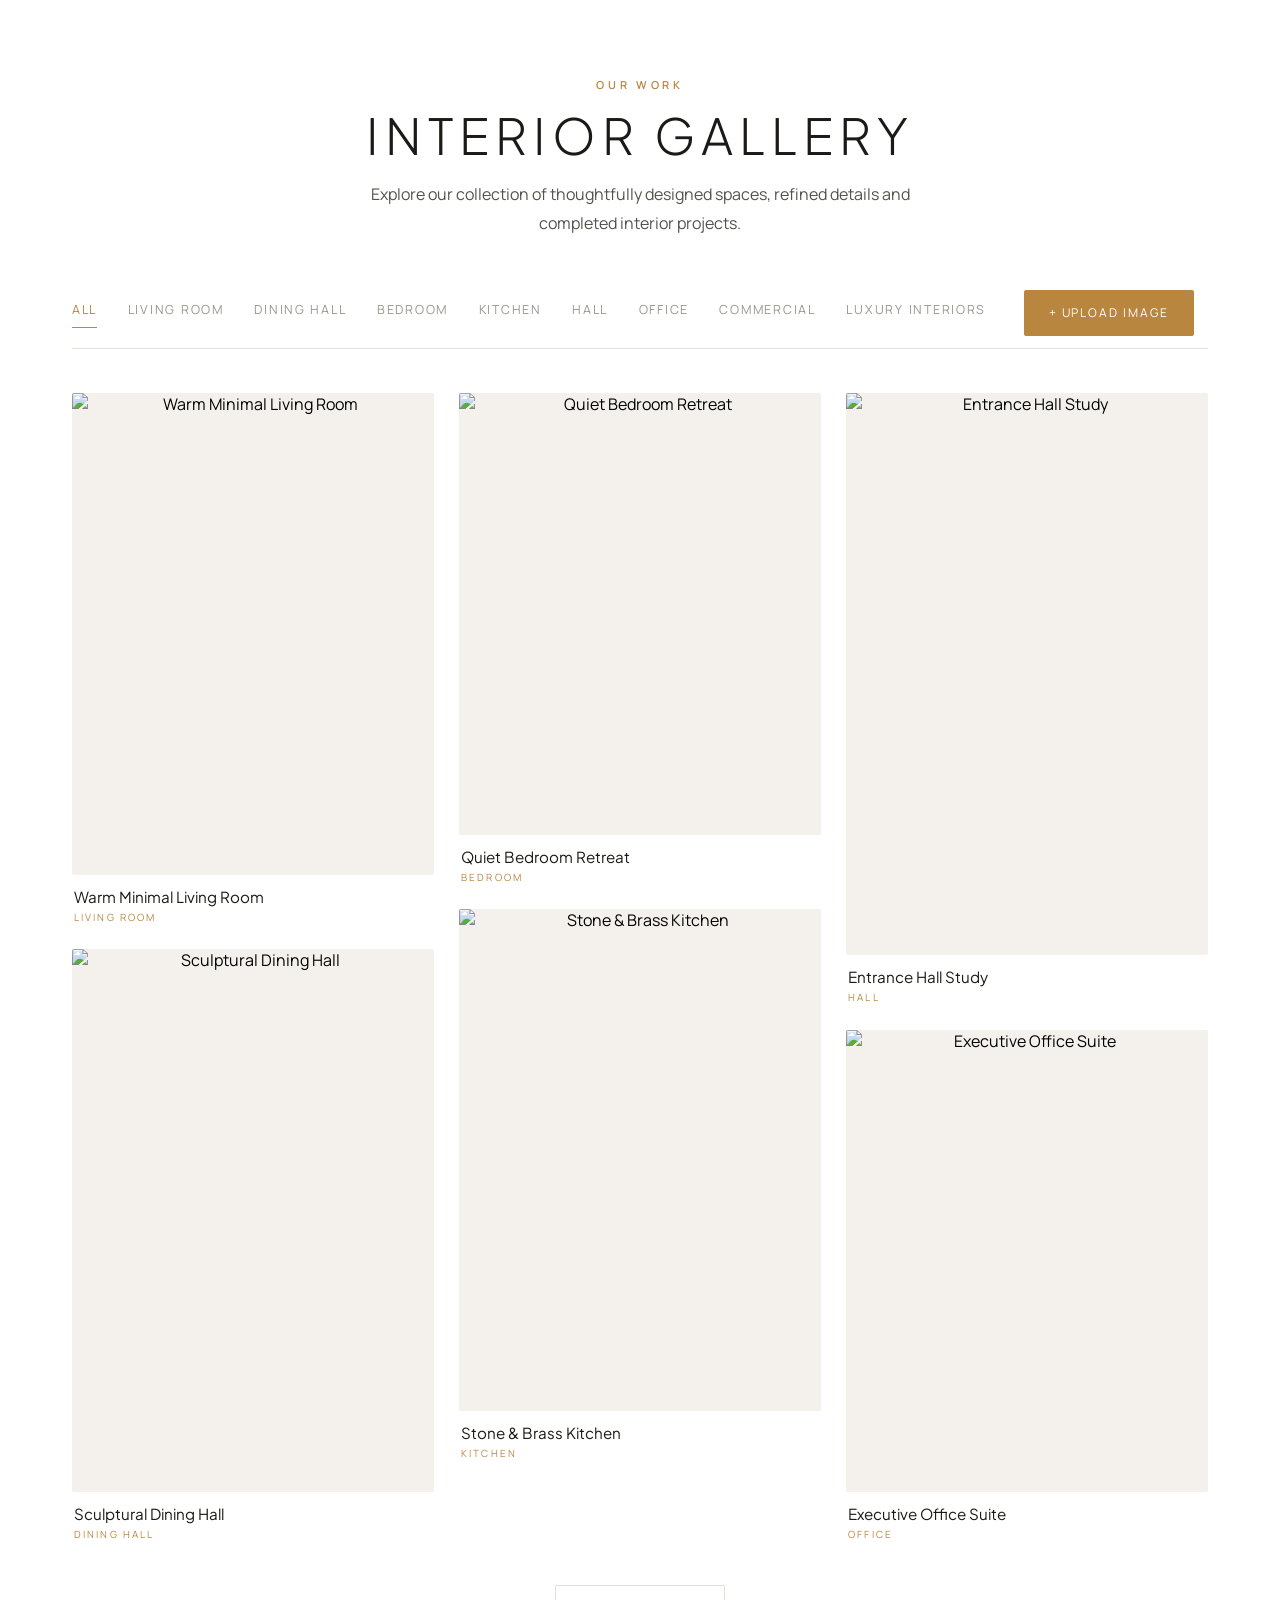
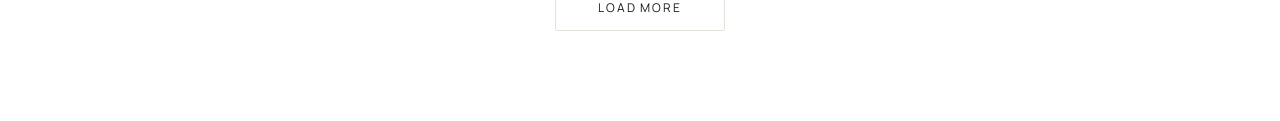
==== temp.html @ dd202f27 "upload some file" ====
<!DOCTYPE html>
<html lang="en">
<head>
<meta charset="utf-8" />
<meta name="viewport" content="width=device-width, initial-scale=1" />
<title>Interior Gallery — Completed Spaces &amp; Details</title>
<meta name="description" content="Browse our interior design and architecture gallery: living rooms, kitchens, bedrooms and luxury interiors from completed projects." />
<meta property="og:title" content="Interior Gallery — Completed Spaces & Details" />
<meta property="og:description" content="A curated masonry gallery of thoughtfully designed spaces, refined details and completed interior projects." />
<meta property="og:type" content="website" />
<meta name="twitter:card" content="summary_large_image" />
<link rel="preconnect" href="https://fonts.googleapis.com" />
<link rel="preconnect" href="https://fonts.gstatic.com" crossorigin />
<link rel="stylesheet" href="https://fonts.googleapis.com/css2?family=Manrope:wght@300;400;500;600&family=Plus+Jakarta+Sans:wght@200;300;400;500&display=swap" />
<link rel="stylesheet" href="styles.css" />
<style>
    /* Interior Gallery — plain HTML/CSS/JS port. Base reset (replaces Tailwind preflight). */
*,
*::before,
*::after {
  box-sizing: border-box;
}

html,
body {
  margin: 0;
  padding: 0;
}

body {
  -webkit-font-smoothing: antialiased;
}

button {
  font: inherit;
}

img {
  max-width: 100%;
}

/* Interior Gallery page styles — scoped to .gal-* classes. */

.gal-page {
  --ink: #1c1a17;
  --ink-soft: #55524c;
  --ink-faint: #9a968d;
  --gold: #b8863f;
  --gold-soft: #cba15f;
  --bg: #ffffff;
  --bg-warm: #f4f1ec;
  --line: #e4e0d8;
  --line-soft: #ece8e1;
  --serif: "Plus Jakarta Sans", Georgia, "Times New Roman", serif;
  --sans: "Manrope", "Plus Jakarta Sans", -apple-system, BlinkMacSystemFont, sans-serif;
  --max: 1200px;

  min-height: 100vh;
  background: var(--bg);
  color: var(--ink);
  font-family: var(--sans);
  overflow-x: hidden;
}

.gal-page *:focus-visible,
.gal-overlay *:focus-visible,
.gal-lightbox *:focus-visible,
.gal-toasts *:focus-visible {
  outline: 2px solid var(--gold);
  outline-offset: 2px;
  border-radius: 2px;
}

.gal-sr {
  position: absolute;
  width: 1px;
  height: 1px;
  padding: 0;
  margin: -1px;
  overflow: hidden;
  clip: rect(0 0 0 0);
  white-space: nowrap;
  border: 0;
}

.gal-shell {
  max-width: var(--max);
  margin: 0 auto;
  padding: clamp(2.5rem, 6vw, 5rem) clamp(1rem, 4vw, 2rem) clamp(3rem, 7vw, 6rem);
}

/* ---------- Intro ---------- */
.gal-intro {
  text-align: center;
  max-width: 46rem;
  margin: 0 auto clamp(2rem, 5vw, 3.25rem);
}

.gal-eyebrow {
  font-size: 0.6875rem;
  letter-spacing: 0.34em;
  color: var(--gold);
  margin: 0 0 1rem;
  font-weight: 600;
}

.gal-heading {
  font-family: var(--serif);
  font-size: clamp(1.9rem, 5.2vw, 3.1rem);
  font-weight: 300;
  letter-spacing: 0.12em;
  line-height: 1.1;
  margin: 0 0 1.1rem;
  color: var(--ink);
}

.gal-lede {
  margin: 0 auto;
  max-width: 38rem;
  font-size: clamp(0.9rem, 1.6vw, 1rem);
  line-height: 1.8;
  color: var(--ink-soft);
}

/* ---------- Filter bar ---------- */
.gal-bar {
  display: flex;
  align-items: center;
  justify-content: space-between;
  gap: 1.25rem;
  padding-bottom: 0.75rem;
  border-bottom: 1px solid var(--line);
  margin-bottom: clamp(1.75rem, 4vw, 2.75rem);
}

.gal-tabs {
  display: flex;
  align-items: center;
  gap: clamp(1rem, 2.4vw, 1.9rem);
  overflow-x: auto;
  scrollbar-width: none;
  -ms-overflow-style: none;
  padding-bottom: 0.15rem;
  min-width: 0;
  scroll-snap-type: x proximity;
}

.gal-tabs::-webkit-scrollbar {
  display: none;
}

.gal-tab {
  position: relative;
  flex: 0 0 auto;
  background: none;
  border: 0;
  padding: 0.4rem 0 0.6rem;
  font-family: var(--sans);
  font-size: 0.78rem;
  letter-spacing: 0.14em;
  text-transform: uppercase;
  color: var(--ink-faint);
  cursor: pointer;
  transition: color 0.3s ease;
  scroll-snap-align: start;
}

.gal-tab::after {
  content: "";
  position: absolute;
  left: 0;
  bottom: 0;
  height: 1px;
  width: 100%;
  background: var(--gold);
  transform: scaleX(0);
  transform-origin: left;
  transition: transform 0.4s cubic-bezier(0.22, 1, 0.36, 1);
}

.gal-tab:hover {
  color: var(--ink);
}

.gal-tab.is-active {
  color: var(--gold);
}

.gal-tab.is-active::after,
.gal-tab:hover::after {
  transform: scaleX(1);
}

/* ---------- Buttons ---------- */
.gal-btn {
  font-family: var(--sans);
  font-size: 0.75rem;
  letter-spacing: 0.16em;
  text-transform: uppercase;
  padding: 0.85rem 1.5rem;
  border-radius: 2px;
  border: 1px solid transparent;
  cursor: pointer;
  transition:
    transform 0.35s cubic-bezier(0.22, 1, 0.36, 1),
    background-color 0.35s ease,
    color 0.35s ease,
    border-color 0.35s ease;
  white-space: nowrap;
}

.gal-btn--gold {
  background: var(--gold);
  color: var(--bg);
}

.gal-btn--gold:hover:not(:disabled) {
  background: var(--gold-soft);
  transform: translateY(-2px);
}

.gal-btn--gold:disabled {
  opacity: 0.55;
  cursor: not-allowed;
}

.gal-btn--outline {
  background: transparent;
  color: var(--ink);
  border-color: var(--line);
  padding-inline: 2.6rem;
}

.gal-btn--outline:hover {
  border-color: var(--gold);
  color: var(--gold);
  transform: translateY(-2px);
}

.gal-btn--ghost {
  background: var(--bg-warm);
  color: var(--ink-soft);
  border-color: var(--line-soft);
}

.gal-btn--ghost:hover {
  color: var(--ink);
  border-color: var(--line);
}

.gal-btn--danger {
  background: var(--ink);
  color: var(--bg);
}

.gal-btn--danger:hover {
  background: var(--gold);
}

.gal-btn--block {
  width: 100%;
}

.gal-upload-cta {
  flex: 0 0 auto;
}

.gal-icon-btn {
  border: 1px solid var(--line);
  background: var(--bg);
  color: var(--ink-soft);
  width: 2.25rem;
  height: 2.25rem;
  border-radius: 999px;
  font-size: 1.25rem;
  line-height: 1;
  cursor: pointer;
  transition:
    color 0.3s ease,
    border-color 0.3s ease;
}

.gal-icon-btn:hover {
  color: var(--gold);
  border-color: var(--gold);
}

.gal-link {
  background: none;
  border: 0;
  padding: 0;
  color: var(--gold);
  font-size: 0.75rem;
  letter-spacing: 0.08em;
  cursor: pointer;
  text-decoration: underline;
  text-underline-offset: 3px;
}

/* ---------- Masonry ---------- */
.gal-masonry {
  column-count: 3;
  column-gap: clamp(1rem, 2vw, 1.75rem);
}

.gal-card {
  break-inside: avoid;
  margin: 0 0 clamp(1rem, 2vw, 1.75rem);
  display: block;
}

.gal-card__media {
  position: relative;
  display: block;
  width: 100%;
  padding: 0;
  border: 0;
  overflow: hidden;
  background: var(--bg-warm);
  cursor: pointer;
  border-radius: 2px;
}

.gal-card__media img {
  width: 100%;
  height: 100%;
  object-fit: cover;
  display: block;
  transition: transform 0.9s cubic-bezier(0.22, 1, 0.36, 1);
}

.gal-card__skeleton {
  display: block;
  width: 100%;
  height: 100%;
  background: var(--line-soft);
}

.gal-card__scrim {
  position: absolute;
  inset: 0;
  background: linear-gradient(to top, rgba(28, 26, 23, 0.86) 0%, rgba(28, 26, 23, 0.25) 42%, transparent 70%);
  opacity: 0;
  transition: opacity 0.6s ease;
}

.gal-card__meta {
  position: absolute;
  left: 0;
  right: 0;
  bottom: 0;
  display: flex;
  flex-direction: column;
  gap: 0.35rem;
  padding: 1.25rem;
  text-align: left;
  color: var(--bg);
  opacity: 0;
  transform: translateY(10px);
  transition:
    opacity 0.6s ease,
    transform 0.6s cubic-bezier(0.22, 1, 0.36, 1);
}

.gal-card__cat {
  font-size: 0.6rem;
  letter-spacing: 0.24em;
  text-transform: uppercase;
  color: var(--gold-soft);
}

.gal-card__title {
  font-family: var(--serif);
  font-size: 1.02rem;
  font-weight: 400;
  letter-spacing: 0.02em;
}

.gal-card__desc {
  font-size: 0.78rem;
  line-height: 1.6;
  color: rgba(255, 255, 255, 0.78);
  display: -webkit-box;
  -webkit-line-clamp: 2;
  -webkit-box-orient: vertical;
  overflow: hidden;
}

@media (hover: hover) {
  .gal-card__media:hover img {
    transform: scale(1.04);
  }

  .gal-card__media:hover .gal-card__scrim,
  .gal-card__media:hover .gal-card__meta,
  .gal-card__media:focus-visible .gal-card__scrim,
  .gal-card__media:focus-visible .gal-card__meta {
    opacity: 1;
    transform: none;
  }

  .gal-card__caption {
    display: none;
  }
}

.gal-card__caption {
  display: flex;
  flex-direction: column;
  gap: 0.25rem;
  padding: 0.75rem 0.1rem 0;
}

.gal-card__caption-title {
  font-family: var(--serif);
  font-size: 0.95rem;
  color: var(--ink);
}

.gal-card__caption-cat {
  font-size: 0.62rem;
  letter-spacing: 0.22em;
  text-transform: uppercase;
  color: var(--gold);
}

.gal-card__manage {
  display: flex;
  align-items: center;
  gap: 0.5rem;
  padding: 0.55rem 0.1rem 0;
  font-size: 0.68rem;
  letter-spacing: 0.14em;
  text-transform: uppercase;
  color: var(--ink-faint);
}

.gal-card__manage button {
  background: none;
  border: 0;
  padding: 0;
  font: inherit;
  color: var(--ink-faint);
  cursor: pointer;
  transition: color 0.3s ease;
}

.gal-card__manage button:hover {
  color: var(--gold);
}

.gal-more {
  display: flex;
  justify-content: center;
  margin-top: clamp(1.5rem, 4vw, 2.75rem);
}

.gal-status {
  color: var(--ink-faint);
  font-size: 0.85rem;
  text-align: center;
  padding: 3rem 0;
}

/* ---------- Empty state ---------- */
.gal-empty {
  border: 1px solid var(--line-soft);
  background: var(--bg-warm);
  padding: clamp(2.5rem, 7vw, 4.5rem) 1.5rem;
  text-align: center;
  border-radius: 3px;
}

.gal-empty__title {
  font-family: var(--serif);
  font-weight: 300;
  letter-spacing: 0.18em;
  font-size: clamp(1.1rem, 3vw, 1.4rem);
  margin: 0 0 0.75rem;
}

.gal-empty__text {
  color: var(--ink-soft);
  font-size: 0.88rem;
  margin: 0 0 1.75rem;
}

/* ---------- Overlay / modal ---------- */
.gal-overlay[hidden],
.gal-lightbox[hidden] {
  display: none !important;
}

.gal-overlay {
  position: fixed;
  inset: 0;
  z-index: 60;
  background: rgba(28, 26, 23, 0.55);
  backdrop-filter: blur(3px);
  display: flex;
  align-items: center;
  justify-content: center;
  padding: clamp(0.75rem, 3vw, 2rem);
  overflow-y: auto;
  animation: gal-fade 0.25s ease both;
  font-family: var(--sans);
}

@keyframes gal-fade {
  from {
    opacity: 0;
  }
  to {
    opacity: 1;
  }
}

@keyframes gal-rise {
  from {
    opacity: 0;
    transform: translateY(18px) scale(0.985);
  }
  to {
    opacity: 1;
    transform: none;
  }
}

.gal-modal {
  width: min(1040px, 100%);
  max-height: calc(100dvh - 2rem);
  overflow-y: auto;
  background: var(--bg);
  border-radius: 6px;
  border: 1px solid var(--line);
  animation: gal-rise 0.4s cubic-bezier(0.22, 1, 0.36, 1) both;
  color: var(--ink);
}

.gal-modal__head {
  display: flex;
  align-items: flex-start;
  justify-content: space-between;
  gap: 1rem;
  padding: clamp(1.25rem, 3vw, 1.9rem) clamp(1.25rem, 3vw, 2.25rem);
  border-bottom: 1px solid var(--line-soft);
  position: sticky;
  top: 0;
  background: var(--bg);
  z-index: 1;
}

.gal-modal__title {
  font-family: var(--serif);
  font-weight: 400;
  font-size: clamp(1.15rem, 2.6vw, 1.5rem);
  letter-spacing: 0.04em;
  margin: 0 0 0.35rem;
}

.gal-modal__sub {
  margin: 0;
  font-size: 0.75rem;
  color: var(--ink-faint);
  letter-spacing: 0.04em;
}

.gal-modal__body {
  display: grid;
  grid-template-columns: minmax(0, 1fr) minmax(0, 0.85fr);
  gap: clamp(1.25rem, 3vw, 2.25rem);
  padding: clamp(1.25rem, 3vw, 2.25rem);
}

.gal-form {
  display: flex;
  flex-direction: column;
  gap: 1.25rem;
  min-width: 0;
}

.gal-field {
  display: flex;
  flex-direction: column;
  gap: 0.5rem;
  min-width: 0;
}

.gal-label {
  font-size: 0.68rem;
  letter-spacing: 0.18em;
  text-transform: uppercase;
  color: var(--ink-soft);
}

.gal-field__foot {
  display: flex;
  justify-content: space-between;
  gap: 0.75rem;
  align-items: center;
}

.gal-counter {
  font-size: 0.68rem;
  color: var(--ink-faint);
  margin-left: auto;
}

.gal-input {
  width: 100%;
  font-family: var(--sans);
  font-size: 0.88rem;
  color: var(--ink);
  background: var(--bg);
  border: 1px solid var(--line);
  border-radius: 3px;
  padding: 0.75rem 0.85rem;
  transition:
    border-color 0.3s ease,
    background-color 0.3s ease;
}

.gal-input::placeholder {
  color: var(--ink-faint);
}

.gal-input:hover {
  border-color: var(--gold-soft);
}

.gal-input:focus {
  border-color: var(--gold);
  outline: none;
  box-shadow: 0 0 0 3px rgba(184, 134, 63, 0.14);
}

.gal-input.is-invalid {
  border-color: #a2402f;
}

.gal-textarea {
  resize: vertical;
  min-height: 6.5rem;
  line-height: 1.6;
}

.gal-select {
  appearance: none;
  background-image: linear-gradient(45deg, transparent 50%, var(--ink-soft) 50%),
    linear-gradient(135deg, var(--ink-soft) 50%, transparent 50%);
  background-position:
    calc(100% - 18px) calc(50% + 2px),
    calc(100% - 13px) calc(50% + 2px);
  background-size:
    5px 5px,
    5px 5px;
  background-repeat: no-repeat;
  padding-right: 2.25rem;
}

.gal-drop {
  border: 1px dashed var(--line);
  background: var(--bg-warm);
  border-radius: 4px;
  padding: clamp(1.5rem, 4vw, 2.4rem) 1rem;
  text-align: center;
  cursor: pointer;
  display: flex;
  flex-direction: column;
  align-items: center;
  gap: 0.45rem;
  transition:
    border-color 0.3s ease,
    background-color 0.3s ease;
}

.gal-drop:hover {
  border-color: var(--gold);
}

.gal-drop.is-invalid {
  border-color: #a2402f;
}

.gal-drop__mark {
  font-size: 1.25rem;
  color: var(--gold);
  line-height: 1;
}

.gal-drop__main {
  font-size: 0.85rem;
  color: var(--ink);
}

.gal-drop__hint {
  font-size: 0.7rem;
  color: var(--ink-faint);
  letter-spacing: 0.05em;
}

.gal-msg {
  display: inline-flex;
  align-items: center;
  gap: 0.4rem;
  font-size: 0.74rem;
  margin: 0;
}

.gal-msg--error {
  color: #a2402f;
}

.gal-ok {
  color: var(--gold);
}

.gal-filecard {
  border: 1px solid var(--line-soft);
  border-radius: 3px;
  padding: 0.85rem 1rem;
  background: var(--bg);
  display: flex;
  flex-direction: column;
  gap: 0.6rem;
}

.gal-filecard dl {
  display: grid;
  grid-template-columns: repeat(2, minmax(0, 1fr));
  gap: 0.5rem 1rem;
  margin: 0;
}

.gal-filecard dt {
  font-size: 0.62rem;
  letter-spacing: 0.16em;
  text-transform: uppercase;
  color: var(--ink-faint);
}

.gal-filecard dd {
  margin: 0.15rem 0 0;
  font-size: 0.8rem;
  color: var(--ink);
  overflow-wrap: anywhere;
}

.gal-preview {
  min-width: 0;
  display: flex;
  flex-direction: column;
  gap: 0.75rem;
}

.gal-preview__frame {
  background: var(--bg-warm);
  border: 1px solid var(--line-soft);
  border-radius: 4px;
  aspect-ratio: 360 / 480;
  width: 100%;
  max-height: 60vh;
  margin-inline: auto;
  overflow: hidden;
  display: flex;
  align-items: center;
  justify-content: center;
}

.gal-preview__frame img {
  width: 100%;
  height: 100%;
  object-fit: cover;
}

.gal-preview__empty {
  text-align: center;
  padding: 1rem;
}

.gal-preview__eyebrow {
  font-size: 0.65rem;
  letter-spacing: 0.28em;
  color: var(--ink-faint);
  margin: 0 0 0.5rem;
}

.gal-preview__hint {
  font-size: 0.78rem;
  color: var(--ink-faint);
  margin: 0;
}

.gal-preview__note {
  font-size: 0.68rem;
  color: var(--ink-faint);
  text-align: center;
  margin: 0;
}

/* ---------- Confirm ---------- */
.gal-overlay--tight {
  z-index: 80;
}

.gal-confirm {
  width: min(420px, 100%);
  background: var(--bg);
  border: 1px solid var(--line);
  border-radius: 5px;
  padding: clamp(1.5rem, 4vw, 2rem);
  animation: gal-rise 0.3s cubic-bezier(0.22, 1, 0.36, 1) both;
  font-family: var(--sans);
  color: var(--ink);
}

.gal-confirm__title {
  font-family: var(--serif);
  font-weight: 400;
  font-size: 1.15rem;
  margin: 0 0 0.5rem;
}

.gal-confirm__text {
  font-size: 0.85rem;
  color: var(--ink-soft);
  margin: 0 0 1.5rem;
}

.gal-confirm__actions {
  display: flex;
  justify-content: flex-end;
  gap: 0.6rem;
  flex-wrap: wrap;
}

/* ---------- Lightbox ---------- */
.gal-lightbox {
  position: fixed;
  inset: 0;
  z-index: 70;
  background: rgba(28, 26, 23, 0.95);
  display: flex;
  align-items: center;
  justify-content: center;
  padding: clamp(1rem, 4vw, 3rem);
  animation: gal-fade 0.25s ease both;
  font-family: var(--sans);
}

.gal-lightbox__stage {
  display: grid;
  grid-template-columns: minmax(0, 1.2fr) minmax(0, 0.8fr);
  gap: clamp(1rem, 3vw, 2.5rem);
  align-items: center;
  width: min(1100px, 100%);
  max-height: 100%;
}

.gal-lightbox__frame {
  display: flex;
  align-items: center;
  justify-content: center;
  min-height: 0;
}

.gal-lightbox__frame img {
  max-width: 100%;
  max-height: min(78vh, 900px);
  object-fit: contain;
  border-radius: 3px;
}

.gal-lightbox__info {
  color: var(--bg);
  min-width: 0;
}

.gal-lightbox__cat {
  font-size: 0.65rem;
  letter-spacing: 0.26em;
  text-transform: uppercase;
  color: var(--gold-soft);
  margin: 0 0 0.75rem;
}

.gal-lightbox__title {
  font-family: var(--serif);
  font-weight: 300;
  font-size: clamp(1.3rem, 3vw, 1.9rem);
  margin: 0 0 0.9rem;
  letter-spacing: 0.03em;
}

.gal-lightbox__desc {
  font-size: 0.88rem;
  line-height: 1.8;
  color: rgba(255, 255, 255, 0.72);
  margin: 0 0 1.25rem;
}

.gal-lightbox__count {
  font-size: 0.7rem;
  letter-spacing: 0.2em;
  color: var(--ink-faint);
  margin: 0;
}

.gal-lightbox__close {
  position: absolute;
  top: clamp(0.75rem, 3vw, 1.75rem);
  right: clamp(0.75rem, 3vw, 1.75rem);
  width: 2.5rem;
  height: 2.5rem;
  border-radius: 999px;
  border: 1px solid rgba(255, 255, 255, 0.25);
  background: transparent;
  color: var(--bg);
  font-size: 1.4rem;
  line-height: 1;
  cursor: pointer;
  transition:
    border-color 0.3s ease,
    color 0.3s ease;
}

.gal-lightbox__close:hover {
  color: var(--gold-soft);
  border-color: var(--gold);
}

.gal-lightbox__nav {
  position: absolute;
  top: 50%;
  transform: translateY(-50%);
  width: 2.75rem;
  height: 2.75rem;
  border-radius: 999px;
  border: 1px solid rgba(255, 255, 255, 0.22);
  background: transparent;
  color: var(--bg);
  font-size: 1.6rem;
  line-height: 1;
  cursor: pointer;
  transition:
    border-color 0.3s ease,
    color 0.3s ease;
}

.gal-lightbox__nav:hover {
  color: var(--gold-soft);
  border-color: var(--gold);
}

.gal-lightbox__nav--prev {
  left: clamp(0.5rem, 2vw, 1.5rem);
}

.gal-lightbox__nav--next {
  right: clamp(0.5rem, 2vw, 1.5rem);
}

/* ---------- Toasts ---------- */
.gal-toasts {
  position: fixed;
  z-index: 90;
  bottom: 1.25rem;
  right: 1.25rem;
  display: flex;
  flex-direction: column;
  gap: 0.6rem;
  pointer-events: none;
  max-width: min(360px, calc(100vw - 2rem));
  font-family: var(--sans);
}

.gal-toast {
  pointer-events: auto;
  display: flex;
  align-items: flex-start;
  gap: 0.65rem;
  background: var(--bg);
  border: 1px solid var(--line);
  border-left: 2px solid var(--gold);
  border-radius: 3px;
  padding: 0.8rem 0.9rem;
  box-shadow: 0 12px 30px rgba(28, 26, 23, 0.12);
  animation: gal-toast-in 0.35s cubic-bezier(0.22, 1, 0.36, 1) both;
}

.gal-toast p {
  margin: 0;
  font-size: 0.8rem;
  color: var(--ink);
  line-height: 1.5;
}

.gal-toast__dot {
  width: 6px;
  height: 6px;
  border-radius: 999px;
  background: var(--gold);
  margin-top: 0.45rem;
  flex: 0 0 auto;
}

.gal-toast--error {
  border-left-color: #a2402f;
}

.gal-toast--error .gal-toast__dot {
  background: #a2402f;
}

.gal-toast__close {
  margin-left: auto;
  background: none;
  border: 0;
  color: var(--ink-faint);
  font-size: 1rem;
  line-height: 1;
  cursor: pointer;
}

@keyframes gal-toast-in {
  from {
    opacity: 0;
    transform: translateY(12px);
  }
  to {
    opacity: 1;
    transform: none;
  }
}

/* ---------- Responsive ---------- */
@media (max-width: 1024px) {
  .gal-masonry {
    column-count: 2;
  }
}

@media (max-width: 860px) {
  .gal-bar {
    flex-direction: column;
    align-items: stretch;
    gap: 0.9rem;
  }

  .gal-upload-cta {
    align-self: stretch;
  }

  .gal-modal__body,
  .gal-lightbox__stage {
    grid-template-columns: minmax(0, 1fr);
  }

  .gal-lightbox__stage {
    align-content: center;
    overflow-y: auto;
  }

  .gal-lightbox__frame img {
    max-height: 52vh;
  }

  .gal-lightbox__nav {
    top: auto;
    bottom: 1rem;
    transform: none;
  }

  .gal-preview__frame {
    max-width: 320px;
  }
}

@media (max-width: 640px) {
  .gal-masonry {
    column-count: 1;
  }

  .gal-filecard dl {
    grid-template-columns: minmax(0, 1fr);
  }
}

@media (min-width: 1600px) {
  .gal-masonry {
    column-count: 4;
  }
}

@media (prefers-reduced-motion: reduce) {
  .gal-page *,
  .gal-overlay *,
  .gal-lightbox * {
    animation-duration: 0.01ms !important;
    transition-duration: 0.01ms !important;
  }
}

/* ---------- Admin actions cluster ---------- */
.gal-actions {
  display: flex;
  align-items: center;
  gap: 0.9rem;
  flex: 0 0 auto;
}

/* ---------- User menu ---------- */
.gal-user {
  position: relative;
  font-family: var(--sans);
}

.gal-user__trigger {
  display: inline-flex;
  align-items: center;
  gap: 0.4rem;
  background: none;
  border: 0;
  padding: 0.45rem 0.2rem;
  cursor: pointer;
  font-size: 0.72rem;
  letter-spacing: 0.14em;
  text-transform: uppercase;
  color: var(--ink);
}

.gal-user__label {
  color: var(--ink-faint);
}

.gal-user__trigger:hover,
.gal-user__trigger[aria-expanded="true"] {
  color: var(--gold);
}

.gal-user__caret {
  font-size: 0.6rem;
  color: var(--ink-faint);
}

.gal-user__menu {
  position: absolute;
  right: 0;
  top: calc(100% + 0.45rem);
  z-index: 40;
  min-width: 190px;
  background: var(--bg);
  border: 1px solid var(--line);
  border-radius: 4px;
  padding: 0.85rem 1rem 0.6rem;
  box-shadow: 0 18px 40px -24px rgba(28, 26, 23, 0.45);
  animation: gal-rise 0.2s ease both;
}

.gal-user__signed {
  margin: 0;
  font-size: 0.62rem;
  letter-spacing: 0.16em;
  text-transform: uppercase;
  color: var(--ink-faint);
}

.gal-user__name {
  margin: 0.2rem 0 0.7rem;
  font-family: var(--serif);
  font-size: 0.95rem;
  color: var(--ink);
}

.gal-user__logout {
  width: 100%;
  text-align: left;
  background: none;
  border: 0;
  border-top: 1px solid var(--line-soft);
  padding: 0.65rem 0 0.25rem;
  cursor: pointer;
  font-family: var(--sans);
  font-size: 0.74rem;
  letter-spacing: 0.12em;
  text-transform: uppercase;
  color: var(--ink-soft);
}

.gal-user__logout:hover {
  color: var(--gold);
}

/* ---------- Login modal ---------- */
.gal-login {
  width: min(430px, 100%);
  align-self: center;
  background: var(--bg);
  border: 1px solid var(--line);
  border-radius: 5px;
  animation: gal-rise 0.35s cubic-bezier(0.22, 1, 0.36, 1) both;
  font-family: var(--sans);
  color: var(--ink);
}

.gal-login__head {
  display: flex;
  align-items: flex-start;
  justify-content: space-between;
  gap: 1rem;
  padding: 1.5rem 1.6rem 1.1rem;
  border-bottom: 1px solid var(--line-soft);
}

.gal-login__title {
  margin: 0 0 0.35rem;
  font-family: var(--sans);
  font-weight: 500;
  font-size: 0.85rem;
  letter-spacing: 0.2em;
}

.gal-login__sub {
  margin: 0;
  font-size: 0.78rem;
  color: var(--ink-soft);
}

.gal-login__form {
  display: flex;
  flex-direction: column;
  gap: 1.1rem;
  padding: 1.5rem 1.6rem 1.75rem;
}

.gal-passwrap {
  position: relative;
  display: flex;
  align-items: center;
}

.gal-passwrap .gal-input {
  width: 100%;
  padding-right: 4.2rem;
}

.gal-passtoggle {
  position: absolute;
  right: 0.7rem;
  background: none;
  border: 0;
  cursor: pointer;
  font-family: var(--sans);
  font-size: 0.68rem;
  letter-spacing: 0.12em;
  text-transform: uppercase;
  color: var(--ink-faint);
}

.gal-passtoggle:hover {
  color: var(--gold);
}

.gal-loginerror {
  margin: 0;
  padding: 0.6rem 0.75rem;
  border: 1px solid #e2c4bd;
  background: #fdf6f4;
  border-radius: 3px;
  font-size: 0.76rem;
  color: #a2402f;
}

.gal-login__actions {
  display: flex;
  justify-content: flex-end;
  gap: 0.6rem;
  flex-wrap: wrap;
}

@media (max-width: 860px) {
  .gal-actions {
    flex-direction: column;
    align-items: stretch;
    gap: 0.5rem;
  }

  .gal-user__trigger {
    justify-content: center;
  }

  .gal-user__menu {
    left: 0;
    right: 0;
  }
}
</style>
</head>
<body>

<div class="gal-page">
  <main class="gal-shell">

    <section class="gal-intro" aria-labelledby="gal-heading">
      <p class="gal-eyebrow">OUR WORK</p>
      <h1 id="gal-heading" class="gal-heading">INTERIOR GALLERY</h1>
      <p class="gal-lede">
        Explore our collection of thoughtfully designed spaces, refined details and completed interior projects.
      </p>
    </section>

    <section class="gal-bar" aria-label="Gallery controls">
      <div class="gal-tabs" id="gal-tabs" role="tablist" aria-label="Filter gallery by category"></div>
      <div class="gal-actions">
        <button type="button" class="gal-btn gal-btn--gold gal-upload-cta" id="gal-upload-cta">
          <span aria-hidden="true">+</span> Upload Image
        </button>
        <div id="gal-user-slot"></div>
      </div>
    </section>

    <section class="gal-results" aria-live="polite" id="gal-results">
      <p class="gal-status">Loading gallery…</p>
    </section>

  </main>

  <!-- Login modal -->
  <div class="gal-overlay gal-overlay--tight" id="gal-login-overlay" hidden>
    <div class="gal-login" role="dialog" aria-modal="true" aria-labelledby="gal-login-title" id="gal-login-dialog">
      <header class="gal-login__head">
        <div>
          <h2 id="gal-login-title" class="gal-login__title">ADMIN LOGIN</h2>
          <p class="gal-login__sub">Sign in to manage gallery images.</p>
        </div>
        <button type="button" class="gal-icon-btn" id="gal-login-close" aria-label="Close login dialog">X</button>
      </header>
      <form class="gal-form gal-login__form" id="gal-login-form" novalidate>
        <div class="gal-field">
          <label class="gal-label" for="gal-login-user">Username *</label>
          <input id="gal-login-user" class="gal-input" type="text" autocomplete="username" placeholder="Enter username" />
          <p class="gal-msg gal-msg--error" id="gal-login-user-err" role="alert" hidden><span aria-hidden="true"></span> <span></span></p>
        </div>
        <div class="gal-field">
          <label class="gal-label" for="gal-login-pass">Password *</label>
          <div class="gal-passwrap">
            <input id="gal-login-pass" class="gal-input" type="password" autocomplete="current-password" placeholder="Enter password" />
            <button type="button" class="gal-passtoggle" id="gal-login-pass-toggle" aria-pressed="false" aria-label="Show password">Show</button>
          </div>
          <p class="gal-msg gal-msg--error" id="gal-login-pass-err" role="alert" hidden><span aria-hidden="true"></span> <span></span></p>
        </div>
        <p class="gal-loginerror" id="gal-login-error" role="alert" hidden></p>
        <div class="gal-login__actions">
          <button type="button" class="gal-btn gal-btn--ghost" id="gal-login-cancel">Cancel</button>
          <button type="submit" class="gal-btn gal-btn--gold" id="gal-login-submit">LOGIN</button>
        </div>
      </form>
    </div>
  </div>

  <!-- Upload / Edit modal -->
  <div class="gal-overlay" id="gal-modal-overlay" hidden>
    <div class="gal-modal" role="dialog" aria-modal="true" aria-labelledby="gal-modal-title" id="gal-modal-dialog">
      <header class="gal-modal__head">
        <div>
          <h2 id="gal-modal-title" class="gal-modal__title">Upload an Image</h2>
          <p class="gal-modal__sub">JPG or PNG, 1–2 MB, exactly 360 × 480px</p>
        </div>
        <button type="button" class="gal-icon-btn" id="gal-modal-close" aria-label="Close dialog">×</button>
      </header>
      <div class="gal-modal__body">
        <form class="gal-form" id="gal-upload-form" novalidate>
          <div class="gal-field">
            <span class="gal-label" id="gal-file-label">Upload File *</span>
            <div class="gal-drop" id="gal-drop" role="button" tabindex="0" aria-labelledby="gal-file-label" aria-describedby="gal-file-help">
              <span class="gal-drop__mark" aria-hidden="true">+</span>
              <span class="gal-drop__main">Drag &amp; Drop, or click to browse</span>
              <span class="gal-drop__hint" id="gal-file-help">Exactly 360×480px · JPG/PNG · 1–2MB</span>
            </div>
            <input type="file" id="gal-file-input" accept=".jpg,.jpeg,.png,image/jpeg,image/png" class="gal-sr" aria-labelledby="gal-file-label" />
            <p class="gal-msg gal-msg--error" id="gal-file-err" role="alert" hidden><span aria-hidden="true"></span> <span></span></p>
            <p class="gal-msg gal-msg--error" id="gal-file-missing-err" role="alert" hidden><span aria-hidden="true"></span> Please select an image.</p>
            <div class="gal-filecard" id="gal-filecard" hidden>
              <dl>
                <div><dt>File</dt><dd id="gal-fc-name"></dd></div>
                <div><dt>Size</dt><dd id="gal-fc-size"></dd></div>
                <div><dt>Dimensions</dt><dd id="gal-fc-dims"></dd></div>
                <div><dt>Status</dt><dd class="gal-ok">✓ Valid</dd></div>
              </dl>
              <button type="button" class="gal-link" id="gal-fc-replace">Replace image</button>
            </div>
          </div>

          <div class="gal-field">
            <label class="gal-label" for="gal-title">Title *</label>
            <input id="gal-title" class="gal-input" maxlength="100" placeholder="e.g. Luxury Living Room Interior" required aria-describedby="gal-title-count" />
            <div class="gal-field__foot">
              <span class="gal-msg gal-msg--error" id="gal-title-err" role="alert" hidden><span aria-hidden="true"></span> Please enter a title.</span>
              <span class="gal-counter" id="gal-title-count">0 / 100</span>
            </div>
          </div>

          <div class="gal-field">
            <label class="gal-label" for="gal-desc">Description</label>
            <textarea id="gal-desc" class="gal-input gal-textarea" rows="4" placeholder="What's happening in this photo?" aria-describedby="gal-desc-count"></textarea>
            <div class="gal-field__foot">
              <span class="gal-msg gal-msg--error" id="gal-desc-err" role="alert" hidden><span aria-hidden="true"></span> Description must be 150 words or fewer.</span>
              <span class="gal-counter" id="gal-desc-count">0 / 150 words</span>
            </div>
          </div>

          <div class="gal-field">
            <label class="gal-label" for="gal-category">Category *</label>
            <select id="gal-category" class="gal-input gal-select" required>
              <option value="">Select a category</option>
            </select>
            <p class="gal-msg gal-msg--error" id="gal-category-err" role="alert" hidden><span aria-hidden="true"></span> Please select a category.</p>
          </div>

          <button type="submit" class="gal-btn gal-btn--gold gal-btn--block" id="gal-upload-submit">Upload Image</button>
        </form>

        <aside class="gal-preview" aria-label="Image preview">
          <div class="gal-preview__frame" id="gal-preview-frame">
            <div class="gal-preview__empty" id="gal-preview-empty">
              <p class="gal-preview__eyebrow">IMAGE PREVIEW</p>
              <p class="gal-preview__hint">Select an image to preview</p>
            </div>
            <img id="gal-preview-img" alt="Selected image preview" hidden />
          </div>
          <p class="gal-preview__note">Preview shown at the required 360 × 480 ratio.</p>
        </aside>
      </div>
    </div>
  </div>

  <!-- Confirm delete dialog -->
  <div class="gal-overlay gal-overlay--tight" id="gal-confirm-overlay" hidden>
    <div class="gal-confirm" role="alertdialog" aria-modal="true" aria-labelledby="gal-confirm-title" aria-describedby="gal-confirm-desc">
      <h2 id="gal-confirm-title" class="gal-confirm__title">Delete this image?</h2>
      <p id="gal-confirm-desc" class="gal-confirm__text">This action cannot be undone.</p>
      <div class="gal-confirm__actions">
        <button type="button" class="gal-btn gal-btn--ghost" id="gal-confirm-cancel">Cancel</button>
        <button type="button" class="gal-btn gal-btn--danger" id="gal-confirm-ok">Delete</button>
      </div>
    </div>
  </div>

  <!-- Lightbox -->
  <div class="gal-lightbox" id="gal-lightbox" hidden></div>

  <!-- Toasts -->
  <div class="gal-toasts" id="gal-toasts" role="status" aria-live="polite"></div>
</div>
<script>
    "use strict";

/* =========================================================================
 * gallery-db — IndexedDB persistence for the interior gallery.
 * All persistence is local to the browser — there is no backend.
 * ========================================================================= */
const GalleryDB = (() => {
  const DB_NAME = "interiorGalleryDB";
  const STORE_NAME = "galleryImages";
  const DB_VERSION = 1;

  const CATEGORIES = [
    "Living Room",
    "Dining Hall",
    "Bedroom",
    "Kitchen",
    "Hall",
    "Office",
    "Commercial",
    "Luxury Interiors",
  ];

  let dbPromise = null;

  function openDB() {
    if (dbPromise) return dbPromise;
    dbPromise = new Promise((resolve, reject) => {
      const request = indexedDB.open(DB_NAME, DB_VERSION);
      request.onupgradeneeded = () => {
        const db = request.result;
        if (!db.objectStoreNames.contains(STORE_NAME)) {
          const store = db.createObjectStore(STORE_NAME, { keyPath: "id" });
          store.createIndex("category", "category", { unique: false });
          store.createIndex("createdAt", "createdAt", { unique: false });
        }
      };
      request.onsuccess = () => resolve(request.result);
      request.onerror = () => reject(request.error);
    });
    return dbPromise;
  }

  function tx(mode, run) {
    return openDB().then(
      (db) =>
        new Promise((resolve, reject) => {
          const transaction = db.transaction(STORE_NAME, mode);
          const request = run(transaction.objectStore(STORE_NAME));
          request.onsuccess = () => resolve(request.result);
          request.onerror = () => reject(request.error);
        }),
    );
  }

  async function initializeDatabase() {
    await openDB();
  }

  async function getAllImages() {
    const rows = await tx("readonly", (s) => s.getAll());
    return rows.sort((a, b) => b.createdAt - a.createdAt);
  }

  async function addImage(record) {
    await tx("readwrite", (s) => s.add(record));
  }

  async function updateImage(record) {
    await tx("readwrite", (s) => s.put(record));
  }

  async function deleteImage(id) {
    await tx("readwrite", (s) => s.delete(id));
  }

  async function countImages() {
    return tx("readonly", (s) => s.count());
  }

  function createId() {
    if (typeof crypto !== "undefined" && "randomUUID" in crypto) return crypto.randomUUID();
    return `img_${Date.now()}_${Math.random().toString(36).slice(2, 10)}`;
  }

  const DEMO_SEED = [
    {
      title: "Warm Minimal Living Room",
      description:
        "A calm living space layered with oak, linen and soft daylight, arranged around a low travertine table.",
      category: "Living Room",
      remoteUrl: "https://images.unsplash.com/photo-1618221195710-dd6b41faaea6?auto=format&fit=crop&w=900&q=80",
      width: 900,
      height: 1200,
    },
    {
      title: "Sculptural Dining Hall",
      description: "A long walnut table anchors this dining hall, lit by hand-blown pendants and a quiet plaster ceiling.",
      category: "Dining Hall",
      remoteUrl: "https://images.unsplash.com/photo-1616486338812-3dadae4b4ace?auto=format&fit=crop&w=900&q=80",
      width: 900,
      height: 1350,
    },
    {
      title: "Quiet Bedroom Retreat",
      description: "Muted textiles, a headboard in brushed wool and warm bedside lighting create a restful sanctuary.",
      category: "Bedroom",
      remoteUrl: "https://images.unsplash.com/photo-1505693416388-ac5ce068fe85?auto=format&fit=crop&w=900&q=80",
      width: 900,
      height: 1100,
    },
    {
      title: "Stone & Brass Kitchen",
      description: "A monolithic stone island paired with fluted joinery and unlacquered brass detailing.",
      category: "Kitchen",
      remoteUrl: "https://images.unsplash.com/photo-1556909212-d5b604d0c90d?auto=format&fit=crop&w=900&q=80",
      width: 900,
      height: 1250,
    },
    {
      title: "Entrance Hall Study",
      description: "An arrival sequence framed by arched openings, limewash walls and a single sculptural bench.",
      category: "Hall",
      remoteUrl: "https://images.unsplash.com/photo-1600607687939-ce8a6c25118c?auto=format&fit=crop&w=900&q=80",
      width: 900,
      height: 1400,
    },
    {
      title: "Executive Office Suite",
      description: "A workspace balancing dark timber, leather and diffused light for focused, quiet hours.",
      category: "Office",
      remoteUrl: "https://images.unsplash.com/photo-1524758631624-e2822e304c36?auto=format&fit=crop&w=900&q=80",
      width: 900,
      height: 1150,
    },
    {
      title: "Boutique Commercial Lounge",
      description: "A hospitality lounge composed of curved banquettes, ribbed timber and warm ambient glow.",
      category: "Commercial",
      remoteUrl: "https://images.unsplash.com/photo-1497366216548-37526070297c?auto=format&fit=crop&w=900&q=80",
      width: 900,
      height: 1300,
    },
    {
      title: "Luxury Marble Bath",
      description: "Book-matched marble, a freestanding stone tub and antique mirror finishes define this suite.",
      category: "Luxury Interiors",
      remoteUrl: "https://images.unsplash.com/photo-1552321554-5fefe8c9ef14?auto=format&fit=crop&w=900&q=80",
      width: 900,
      height: 1200,
    },
    {
      title: "Layered Reading Corner",
      description: "A quiet corner of the living room with a bouclé chair, floor lamp and open shelving.",
      category: "Living Room",
      remoteUrl: "https://images.unsplash.com/photo-1493809842364-78817add7ffb?auto=format&fit=crop&w=900&q=80",
      width: 900,
      height: 1350,
    },
    {
      title: "Penthouse Living",
      description: "Floor-to-ceiling glazing, deep-pile rugs and a bespoke seating arrangement above the skyline.",
      category: "Luxury Interiors",
      remoteUrl: "https://images.unsplash.com/photo-1600210492486-724fe5c67fb0?auto=format&fit=crop&w=900&q=80",
      width: 900,
      height: 1100,
    },
    {
      title: "Garden Dining Room",
      description: "A dining room opening onto planting, with rattan seating and a slim blackened-steel table.",
      category: "Dining Hall",
      remoteUrl: "https://images.unsplash.com/photo-1615874959474-d609969a20ed?auto=format&fit=crop&w=900&q=80",
      width: 900,
      height: 1250,
    },
    {
      title: "Guest Bedroom in Linen",
      description: "Soft plaster walls, a woven headboard and layered linens in a restrained palette.",
      category: "Bedroom",
      remoteUrl: "https://images.unsplash.com/photo-1522708323590-d24dbb6b0267?auto=format&fit=crop&w=900&q=80",
      width: 900,
      height: 1350,
    },
    {
      title: "Galley Kitchen in Oak",
      description: "Full-height oak joinery, a honed stone worktop and concealed task lighting.",
      category: "Kitchen",
      remoteUrl: "https://images.unsplash.com/photo-1600489000022-c2086d79f9d4?auto=format&fit=crop&w=900&q=80",
      width: 900,
      height: 1100,
    },
    {
      title: "Studio Workspace",
      description: "A shared studio floor with long desks, soft acoustics and diffused north light.",
      category: "Office",
      remoteUrl: "https://images.unsplash.com/photo-1497215728101-856f4ea42174?auto=format&fit=crop&w=900&q=80",
      width: 900,
      height: 1200,
    },
    {
      title: "Gallery Corridor",
      description: "A long hall lined with limewash walls, framed works and a runner in natural wool.",
      category: "Hall",
      remoteUrl: "https://images.unsplash.com/photo-1513694203232-719a280e022f?auto=format&fit=crop&w=900&q=80",
      width: 900,
      height: 1300,
    },
  ];

  /** Seeds demo entries only when the store is completely empty. */
  async function seedIfEmpty() {
    const existing = await countImages();
    if (existing > 0) return;
    const now = Date.now();
    await Promise.all(
      DEMO_SEED.map((seed, index) =>
        addImage({
          id: createId(),
          title: seed.title,
          description: seed.description,
          category: seed.category,
          remoteUrl: seed.remoteUrl,
          fileName: `${seed.title.toLowerCase().replace(/\s+/g, "-")}.jpg`,
          fileType: "image/jpeg",
          fileSize: 0,
          width: seed.width,
          height: seed.height,
          createdAt: now - index * 1000,
          isDemo: true,
        }),
      ),
    );
  }

  return {
    CATEGORIES,
    initializeDatabase,
    seedIfEmpty,
    getAllImages,
    addImage,
    updateImage,
    deleteImage,
    countImages,
    createId,
  };
})();

/* =========================================================================
 * auth-service — frontend-only gallery admin session.
 * NOTE: this is NOT secure server-side authentication. There is no backend,
 * so the credentials below live in client code and can be read by anyone.
 * Its only purpose is to keep gallery-management controls out of a normal
 * visitor's way.
 * ========================================================================= */
const AuthService = (() => {
  const AUTH_KEY = "galleryAdminAuthenticated";
  const USER_KEY = "galleryAdminUsername";
  const ADMIN_USERNAME = "admin";
  const ADMIN_PASSWORD = "admin@123";
  const LOGGED_OUT = { isAuthenticated: false, username: null };

  function storage() {
    try {
      return typeof window === "undefined" ? null : window.sessionStorage;
    } catch {
      return null;
    }
  }

  function getSession() {
    const store = storage();
    if (!store) return LOGGED_OUT;
    if (store.getItem(AUTH_KEY) !== "true") return LOGGED_OUT;
    return { isAuthenticated: true, username: store.getItem(USER_KEY) ?? ADMIN_USERNAME };
  }

  async function login(username, password) {
    await new Promise((resolve) => setTimeout(resolve, 320));
    const valid = username.trim().toLowerCase() === ADMIN_USERNAME && password === ADMIN_PASSWORD;
    if (!valid) return null;
    const store = storage();
    store?.setItem(AUTH_KEY, "true");
    store?.setItem(USER_KEY, ADMIN_USERNAME);
    return { isAuthenticated: true, username: ADMIN_USERNAME };
  }

  function logout() {
    const store = storage();
    store?.removeItem(AUTH_KEY);
    store?.removeItem(USER_KEY);
    return LOGGED_OUT;
  }

  return { getSession, login, logout };
})();

/* =========================================================================
 * Toaster
 * ========================================================================= */
const Toaster = (() => {
  const root = document.getElementById("gal-toasts");
  let counter = 0;

  function push(message, tone) {
    const id = ++counter;
    const el = document.createElement("div");
    el.className = `gal-toast gal-toast--${tone}`;
    el.innerHTML = `
      <span class="gal-toast__dot" aria-hidden="true"></span>
      <p></p>
      <button type="button" class="gal-toast__close" aria-label="Dismiss notification">×</button>
    `;
    el.querySelector("p").textContent = message;
    const remove = () => el.remove();
    el.querySelector(".gal-toast__close").addEventListener("click", remove);
    root.appendChild(el);
    window.setTimeout(remove, 4000);
  }

  return {
    success: (message) => push(message, "success"),
    error: (message) => push(message, "error"),
  };
})();

/* =========================================================================
 * Image src helper — resolves a displayable URL for a record and tracks
 * object URLs it created so they can be revoked later.
 * ========================================================================= */
function recordSrc(record) {
  if (!record) return "";
  if (record.imageBlob) return URL.createObjectURL(record.imageBlob);
  return record.remoteUrl ?? "";
}

/* =========================================================================
 * Main gallery app
 * ========================================================================= */
const App = (() => {
  const PAGE_SIZE = 6;
  const MIN_BYTES = 1024 * 1024;
  const MAX_BYTES = 2 * 1024 * 1024;
  const REQ_W = 360;
  const REQ_H = 480;
  const MAX_WORDS = 150;
  const MAX_TITLE = 100;

  // ---- state ----
  let records = [];
  let loading = true;
  let activeCategory = "All";
  let visible = PAGE_SIZE;
  let session = { isAuthenticated: false, username: null };
  let editing = null; // record being edited, or null for new upload
  let pendingDelete = null;
  let lightboxIndex = null;
  let lightboxRecords = [];
  let cardObjectUrls = [];
  let pickedFile = null; // { file, width, height, url }
  let existingEditUrl = "";

  // ---- DOM refs ----
  const el = {
    tabs: document.getElementById("gal-tabs"),
    results: document.getElementById("gal-results"),
    uploadCta: document.getElementById("gal-upload-cta"),
    userSlot: document.getElementById("gal-user-slot"),

    loginOverlay: document.getElementById("gal-login-overlay"),
    loginDialog: document.getElementById("gal-login-dialog"),
    loginForm: document.getElementById("gal-login-form"),
    loginUser: document.getElementById("gal-login-user"),
    loginPass: document.getElementById("gal-login-pass"),
    loginPassToggle: document.getElementById("gal-login-pass-toggle"),
    loginUserErr: document.getElementById("gal-login-user-err"),
    loginPassErr: document.getElementById("gal-login-pass-err"),
    loginError: document.getElementById("gal-login-error"),
    loginClose: document.getElementById("gal-login-close"),
    loginCancel: document.getElementById("gal-login-cancel"),
    loginSubmit: document.getElementById("gal-login-submit"),

    modalOverlay: document.getElementById("gal-modal-overlay"),
    modalDialog: document.getElementById("gal-modal-dialog"),
    modalTitle: document.getElementById("gal-modal-title"),
    modalClose: document.getElementById("gal-modal-close"),
    uploadForm: document.getElementById("gal-upload-form"),
    drop: document.getElementById("gal-drop"),
    fileInput: document.getElementById("gal-file-input"),
    fileErr: document.getElementById("gal-file-err"),
    fileMissingErr: document.getElementById("gal-file-missing-err"),
    filecard: document.getElementById("gal-filecard"),
    fcName: document.getElementById("gal-fc-name"),
    fcSize: document.getElementById("gal-fc-size"),
    fcDims: document.getElementById("gal-fc-dims"),
    fcReplace: document.getElementById("gal-fc-replace"),
    title: document.getElementById("gal-title"),
    titleErr: document.getElementById("gal-title-err"),
    titleCount: document.getElementById("gal-title-count"),
    desc: document.getElementById("gal-desc"),
    descErr: document.getElementById("gal-desc-err"),
    descCount: document.getElementById("gal-desc-count"),
    category: document.getElementById("gal-category"),
    categoryErr: document.getElementById("gal-category-err"),
    uploadSubmit: document.getElementById("gal-upload-submit"),
    previewFrame: document.getElementById("gal-preview-frame"),
    previewEmpty: document.getElementById("gal-preview-empty"),
    previewImg: document.getElementById("gal-preview-img"),

    confirmOverlay: document.getElementById("gal-confirm-overlay"),
    confirmCancel: document.getElementById("gal-confirm-cancel"),
    confirmOk: document.getElementById("gal-confirm-ok"),

    lightbox: document.getElementById("gal-lightbox"),
  };

  // Populate the category <select> once.
  GalleryDB.CATEGORIES.forEach((c) => {
    const opt = document.createElement("option");
    opt.value = c;
    opt.textContent = c;
    el.category.appendChild(opt);
  });

  const isAdmin = () => session.isAuthenticated;

  // ---------------------------------------------------------------------
  // Data
  // ---------------------------------------------------------------------
  async function refresh() {
    records = await GalleryDB.getAllImages();
  }

  async function boot() {
    session = AuthService.getSession();
    renderUserSlot();
    try {
      await GalleryDB.initializeDatabase();
      await GalleryDB.seedIfEmpty();
      await refresh();
    } catch {
      Toaster.error("Unable to load the gallery from local storage.");
    } finally {
      loading = false;
      renderAll();
    }
  }

  // ---------------------------------------------------------------------
  // Derived data
  // ---------------------------------------------------------------------
  function getCategories() {
    const used = new Set(records.map((r) => r.category));
    const ordered = GalleryDB.CATEGORIES.filter((c) => used.has(c));
    const extra = [...used].filter((c) => !GalleryDB.CATEGORIES.includes(c));
    return ["All", ...ordered, ...extra];
  }

  function getFiltered() {
    return activeCategory === "All" ? records : records.filter((r) => r.category === activeCategory);
  }

  // ---------------------------------------------------------------------
  // Rendering
  // ---------------------------------------------------------------------
  function renderAll() {
    renderTabs();
    renderResults();
  }

  function renderTabs() {
    const categories = getCategories();
    el.tabs.innerHTML = "";
    categories.forEach((category) => {
      const btn = document.createElement("button");
      btn.type = "button";
      btn.setAttribute("role", "tab");
      btn.setAttribute("aria-selected", String(activeCategory === category));
      btn.className = `gal-tab${activeCategory === category ? " is-active" : ""}`;
      btn.textContent = category;
      btn.addEventListener("click", () => {
        activeCategory = category;
        visible = PAGE_SIZE;
        renderAll();
      });
      el.tabs.appendChild(btn);
    });
  }

  function revokeCardUrls() {
    cardObjectUrls.forEach((u) => URL.revokeObjectURL(u));
    cardObjectUrls = [];
  }

  function renderResults() {
    revokeCardUrls();
    el.results.innerHTML = "";

    if (loading) {
      const p = document.createElement("p");
      p.className = "gal-status";
      p.textContent = "Loading gallery…";
      el.results.appendChild(p);
      return;
    }

    const filtered = getFiltered();
    const shown = filtered.slice(0, visible);

    if (shown.length === 0) {
      const div = document.createElement("div");
      div.className = "gal-empty";
      div.innerHTML = `
        <h2 class="gal-empty__title">NO IMAGES FOUND</h2>
        <p class="gal-empty__text">There are currently no images in this category.</p>
        <button type="button" class="gal-btn gal-btn--ghost">View All Images</button>
      `;
      div.querySelector("button").addEventListener("click", () => {
        activeCategory = "All";
        visible = PAGE_SIZE;
        renderAll();
      });
      el.results.appendChild(div);
      return;
    }

    const masonry = document.createElement("div");
    masonry.className = "gal-masonry";

    shown.forEach((record, index) => {
      masonry.appendChild(buildCard(record, index));
    });
    el.results.appendChild(masonry);

    if (visible < filtered.length) {
      const wrap = document.createElement("div");
      wrap.className = "gal-more";
      const btn = document.createElement("button");
      btn.type = "button";
      btn.className = "gal-btn gal-btn--outline";
      btn.textContent = "LOAD MORE";
      btn.addEventListener("click", () => {
        visible += PAGE_SIZE;
        renderAll();
      });
      wrap.appendChild(btn);
      el.results.appendChild(wrap);
    }
  }

  function buildCard(record, index) {
    const src = recordSrc(record);
    if (record.imageBlob) cardObjectUrls.push(src);
    const ratio = record.width && record.height ? record.width / record.height : 3 / 4;

    const figure = document.createElement("figure");
    figure.className = "gal-card";

    const mediaBtn = document.createElement("button");
    mediaBtn.type = "button";
    mediaBtn.className = "gal-card__media";
    mediaBtn.style.aspectRatio = String(ratio);
    mediaBtn.setAttribute("aria-label", `Open ${record.title} in full screen`);
    mediaBtn.addEventListener("click", () => openLightbox(getFiltered().slice(0, visible), index));

    if (src) {
      const img = document.createElement("img");
      img.src = src;
      img.alt = record.title;
      img.loading = "lazy";
      img.decoding = "async";
      mediaBtn.appendChild(img);
    } else {
      const skeleton = document.createElement("span");
      skeleton.className = "gal-card__skeleton";
      skeleton.setAttribute("aria-hidden", "true");
      mediaBtn.appendChild(skeleton);
    }

    const scrim = document.createElement("span");
    scrim.className = "gal-card__scrim";
    scrim.setAttribute("aria-hidden", "true");
    mediaBtn.appendChild(scrim);

    const meta = document.createElement("span");
    meta.className = "gal-card__meta";
    meta.innerHTML = `
      <span class="gal-card__cat"></span>
      <span class="gal-card__title"></span>
      ${record.description ? '<span class="gal-card__desc"></span>' : ""}
    `;
    meta.querySelector(".gal-card__cat").textContent = record.category;
    meta.querySelector(".gal-card__title").textContent = record.title;
    if (record.description) meta.querySelector(".gal-card__desc").textContent = record.description;
    mediaBtn.appendChild(meta);

    figure.appendChild(mediaBtn);

    if (isAdmin()) {
      const manage = document.createElement("div");
      manage.className = "gal-card__manage";
      const editBtn = document.createElement("button");
      editBtn.type = "button";
      editBtn.textContent = "Edit";
      editBtn.setAttribute("aria-label", `Edit ${record.title}`);
      editBtn.addEventListener("click", () => requestEdit(record));
      const sep = document.createElement("span");
      sep.setAttribute("aria-hidden", "true");
      sep.textContent = "/";
      const delBtn = document.createElement("button");
      delBtn.type = "button";
      delBtn.textContent = "Delete";
      delBtn.setAttribute("aria-label", `Delete ${record.title}`);
      delBtn.addEventListener("click", () => requestDelete(record));
      manage.append(editBtn, sep, delBtn);
      figure.appendChild(manage);
    }

    const caption = document.createElement("figcaption");
    caption.className = "gal-card__caption";
    caption.innerHTML = `
      <span class="gal-card__caption-title"></span>
      <span class="gal-card__caption-cat"></span>
    `;
    caption.querySelector(".gal-card__caption-title").textContent = record.title;
    caption.querySelector(".gal-card__caption-cat").textContent = record.category;
    figure.appendChild(caption);

    return figure;
  }

  function renderUserSlot() {
    el.userSlot.innerHTML = "";
    if (!isAdmin() || !session.username) return;

    const wrap = document.createElement("div");
    wrap.className = "gal-user";

    const trigger = document.createElement("button");
    trigger.type = "button";
    trigger.className = "gal-user__trigger";
    trigger.setAttribute("aria-haspopup", "menu");
    trigger.setAttribute("aria-expanded", "false");
    trigger.innerHTML = `<span class="gal-user__label">Admin:</span> ${session.username} <span class="gal-user__caret" aria-hidden="true">▾</span>`;

    const menu = document.createElement("div");
    menu.className = "gal-user__menu";
    menu.setAttribute("role", "menu");
    menu.hidden = true;
    menu.innerHTML = `
      <p class="gal-user__signed">Signed in as</p>
      <p class="gal-user__name"></p>
      <button type="button" role="menuitem" class="gal-user__logout">Logout</button>
    `;
    menu.querySelector(".gal-user__name").textContent = session.username;
    menu.querySelector(".gal-user__logout").addEventListener("click", handleLogout);

    function closeMenu() {
      menu.hidden = true;
      trigger.setAttribute("aria-expanded", "false");
    }
    trigger.addEventListener("click", () => {
      const willOpen = menu.hidden;
      menu.hidden = !willOpen;
      trigger.setAttribute("aria-expanded", String(willOpen));
    });
    document.addEventListener("mousedown", (event) => {
      if (!wrap.contains(event.target)) closeMenu();
    });
    document.addEventListener("keydown", (event) => {
      if (event.key === "Escape") closeMenu();
    });

    wrap.append(trigger, menu);
    el.userSlot.appendChild(wrap);
  }

  // ---------------------------------------------------------------------
  // Upload flow
  // ---------------------------------------------------------------------
  function requestUpload() {
    editing = null;
    if (!isAdmin()) {
      openLoginModal();
      return;
    }
    openUploadModal();
  }

  function requestEdit(record) {
    if (!isAdmin()) {
      openLoginModal();
      return;
    }
    editing = record;
    openUploadModal();
  }

  function requestDelete(record) {
    if (!isAdmin()) {
      openLoginModal();
      return;
    }
    pendingDelete = record;
    el.confirmOverlay.hidden = false;
    el.confirmOk.focus();
  }

  el.confirmCancel.addEventListener("click", () => {
    pendingDelete = null;
    el.confirmOverlay.hidden = true;
  });
  el.confirmOverlay.addEventListener("mousedown", (event) => {
    if (event.target === el.confirmOverlay) {
      pendingDelete = null;
      el.confirmOverlay.hidden = true;
    }
  });
  el.confirmOk.addEventListener("click", async () => {
    if (!pendingDelete || !isAdmin()) return;
    try {
      await GalleryDB.deleteImage(pendingDelete.id);
      pendingDelete = null;
      el.confirmOverlay.hidden = true;
      closeLightbox();
      await refresh();
      visible = Math.max(PAGE_SIZE, visible - 1);
      renderAll();
      Toaster.success("Image deleted successfully.");
    } catch {
      Toaster.error("Unable to delete this image.");
    }
  });

  function resetPicked() {
    if (pickedFile) URL.revokeObjectURL(pickedFile.url);
    pickedFile = null;
    setFieldError(el.fileErr, null);
  }

  function openUploadModal() {
    el.modalTitle.textContent = editing ? "Edit Image" : "Upload an Image";
    el.uploadSubmit.textContent = editing ? "Save Changes" : "Upload Image";
    el.title.value = editing?.title ?? "";
    el.desc.value = editing?.description ?? "";
    el.category.value = editing?.category ?? "";
    el.fileInput.value = "";
    resetPicked();
    updateCounts();
    clearUploadErrors();

    if (editing) {
      existingEditUrl = recordSrc(editing);
    } else {
      existingEditUrl = "";
    }
    updatePreview();

    el.modalOverlay.hidden = false;
    document.body.style.overflow = "hidden";
    window.setTimeout(() => el.modalClose.focus(), 40);
  }

  function closeUploadModal() {
    el.modalOverlay.hidden = true;
    document.body.style.overflow = "";
    editing = null;
    resetPicked();
  }

  el.modalClose.addEventListener("click", closeUploadModal);
  el.modalOverlay.addEventListener("mousedown", (event) => {
    if (event.target === el.modalOverlay) closeUploadModal();
  });
  document.addEventListener("keydown", (event) => {
    if (event.key === "Escape" && !el.modalOverlay.hidden) closeUploadModal();
  });
  trapFocus(el.modalDialog, () => el.modalOverlay.hidden);

  el.drop.addEventListener("click", () => el.fileInput.click());
  el.drop.addEventListener("keydown", (event) => {
    if (event.key === "Enter" || event.key === " ") {
      event.preventDefault();
      el.fileInput.click();
    }
  });
  el.drop.addEventListener("dragover", (event) => event.preventDefault());
  el.drop.addEventListener("drop", (event) => {
    event.preventDefault();
    handleFile(event.dataTransfer.files?.[0]);
  });
  el.fileInput.addEventListener("change", (event) => handleFile(event.target.files?.[0]));
  el.fcReplace.addEventListener("click", (event) => {
    event.stopPropagation();
    resetPicked();
    el.fileInput.value = "";
    updatePreview();
    updateFilecard();
    el.fileInput.click();
  });

  function readDimensions(file) {
    return new Promise((resolve, reject) => {
      const url = URL.createObjectURL(file);
      const img = new Image();
      img.onload = () => resolve({ file, width: img.naturalWidth, height: img.naturalHeight, url });
      img.onerror = () => {
        URL.revokeObjectURL(url);
        reject(new Error("Unable to process image."));
      };
      img.src = url;
    });
  }

  async function handleFile(file) {
    if (!file) return;
    resetPicked();
    const type = file.type.toLowerCase();
    if (!["image/jpeg", "image/jpg", "image/png"].includes(type)) {
      setFieldError(el.fileErr, "Only JPG, JPEG and PNG images are allowed.");
      updateFilecard();
      updatePreview();
      return;
    }
    if (file.size < MIN_BYTES || file.size > MAX_BYTES) {
      setFieldError(el.fileErr, "Image size must be between 1 MB and 2 MB.");
      updateFilecard();
      updatePreview();
      return;
    }
    try {
      const result = await readDimensions(file);
      if (result.width !== REQ_W || result.height !== REQ_H) {
        URL.revokeObjectURL(result.url);
        setFieldError(el.fileErr, `Image must be exactly ${REQ_W} × ${REQ_H}px.`);
        updateFilecard();
        updatePreview();
        return;
      }
      pickedFile = result;
      setFieldError(el.fileErr, null);
    } catch {
      setFieldError(el.fileErr, "Unable to process image.");
    }
    updateFilecard();
    updatePreview();
  }

  function formatSize(bytes) {
    if (bytes < 1024) return `${bytes} B`;
    if (bytes < 1024 * 1024) return `${(bytes / 1024).toFixed(0)} KB`;
    return `${(bytes / (1024 * 1024)).toFixed(2)} MB`;
  }

  function updateFilecard() {
    if (pickedFile) {
      el.filecard.hidden = false;
      el.fcName.textContent = pickedFile.file.name;
      el.fcSize.textContent = formatSize(pickedFile.file.size);
      el.fcDims.textContent = `${pickedFile.width} × ${pickedFile.height}px`;
    } else {
      el.filecard.hidden = true;
    }
  }

  function updatePreview() {
    const src = pickedFile?.url || existingEditUrl;
    if (src) {
      el.previewImg.src = src;
      el.previewImg.hidden = false;
      el.previewEmpty.hidden = true;
    } else {
      el.previewImg.hidden = true;
      el.previewImg.removeAttribute("src");
      el.previewEmpty.hidden = false;
    }
  }

  function countWords(text) {
    const trimmed = text.trim();
    return trimmed ? trimmed.split(/\s+/).length : 0;
  }

  function updateCounts() {
    el.titleCount.textContent = `${el.title.value.length} / ${MAX_TITLE}`;
    const words = countWords(el.desc.value);
    el.descCount.textContent = `${words} / ${MAX_WORDS} words`;
    return words;
  }

  el.title.addEventListener("input", () => {
    el.title.value = el.title.value.slice(0, MAX_TITLE);
    updateCounts();
  });
  el.desc.addEventListener("input", updateCounts);

  function setFieldError(node, message) {
    if (message) {
      node.hidden = false;
      const span = node.querySelector("span:last-child");
      if (span) span.textContent = message;
      else node.textContent = message;
    } else {
      node.hidden = true;
    }
  }

  function clearUploadErrors() {
    [el.fileErr, el.fileMissingErr, el.titleErr, el.descErr, el.categoryErr].forEach((n) => (n.hidden = true));
    el.drop.classList.remove("is-invalid");
    el.title.classList.remove("is-invalid");
    el.desc.classList.remove("is-invalid");
    el.category.classList.remove("is-invalid");
  }

  el.uploadForm.addEventListener("submit", async (event) => {
    event.preventDefault();
    clearUploadErrors();

    const isEdit = Boolean(editing);
    const title = el.title.value.trim();
    const category = el.category.value;
    const words = countWords(el.desc.value);

    let hasError = false;
    if (!title) {
      el.titleErr.hidden = false;
      el.title.classList.add("is-invalid");
      hasError = true;
    }
    if (!category) {
      el.categoryErr.hidden = false;
      el.category.classList.add("is-invalid");
      hasError = true;
    }
    if (words > MAX_WORDS) {
      el.descErr.hidden = false;
      el.desc.classList.add("is-invalid");
      hasError = true;
    }
    if (!pickedFile && !isEdit) {
      el.fileMissingErr.hidden = false;
      el.drop.classList.add("is-invalid");
      hasError = true;
    }
    if (el.fileErr && !el.fileErr.hidden) hasError = true;
    if (hasError) return;

    el.uploadSubmit.disabled = true;
    el.uploadSubmit.textContent = "Saving…";
    try {
      if (!isAdmin()) {
        closeUploadModal();
        openLoginModal();
        return;
      }
      if (isEdit) {
        const next = {
          ...editing,
          title: title.slice(0, MAX_TITLE),
          description: el.desc.value.trim(),
          category,
          updatedAt: Date.now(),
        };
        if (pickedFile) {
          next.imageBlob = pickedFile.file;
          delete next.remoteUrl;
          next.fileName = pickedFile.file.name;
          next.fileType = pickedFile.file.type;
          next.fileSize = pickedFile.file.size;
          next.width = pickedFile.width;
          next.height = pickedFile.height;
          next.isDemo = false;
        }
        await GalleryDB.updateImage(next);
        Toaster.success("Image updated successfully.");
      } else {
        if (!pickedFile) return;
        await GalleryDB.addImage({
          id: GalleryDB.createId(),
          title: title.slice(0, MAX_TITLE),
          description: el.desc.value.trim(),
          category,
          imageBlob: pickedFile.file,
          fileName: pickedFile.file.name,
          fileType: pickedFile.file.type,
          fileSize: pickedFile.file.size,
          width: pickedFile.width,
          height: pickedFile.height,
          createdAt: Date.now(),
          isDemo: false,
        });
        Toaster.success("Image uploaded successfully.");
        activeCategory = "All";
        visible = PAGE_SIZE;
      }
      await refresh();
      closeUploadModal();
      renderAll();
    } catch {
      Toaster.error("Unable to process image.");
    } finally {
      el.uploadSubmit.disabled = false;
      el.uploadSubmit.textContent = isEdit ? "Save Changes" : "Upload Image";
    }
  });

  // ---------------------------------------------------------------------
  // Login modal
  // ---------------------------------------------------------------------
  function openLoginModal() {
    el.loginUser.value = "";
    el.loginPass.value = "";
    el.loginPass.type = "password";
    el.loginPassToggle.textContent = "Show";
    el.loginPassToggle.setAttribute("aria-pressed", "false");
    el.loginUserErr.hidden = true;
    el.loginPassErr.hidden = true;
    el.loginError.hidden = true;
    el.loginUser.classList.remove("is-invalid");
    el.loginPass.classList.remove("is-invalid");
    el.loginOverlay.hidden = false;
    document.body.style.overflow = "hidden";
    window.setTimeout(() => el.loginUser.focus(), 40);
  }

  function closeLoginModal() {
    el.loginOverlay.hidden = true;
    document.body.style.overflow = "";
  }

  el.loginClose.addEventListener("click", closeLoginModal);
  el.loginCancel.addEventListener("click", closeLoginModal);
  el.loginOverlay.addEventListener("mousedown", (event) => {
    if (event.target === el.loginOverlay) closeLoginModal();
  });
  document.addEventListener("keydown", (event) => {
    if (event.key === "Escape" && !el.loginOverlay.hidden) closeLoginModal();
  });
  trapFocus(el.loginDialog, () => el.loginOverlay.hidden);

  el.loginPassToggle.addEventListener("click", () => {
    const showing = el.loginPass.type === "text";
    el.loginPass.type = showing ? "password" : "text";
    el.loginPassToggle.textContent = showing ? "Show" : "Hide";
    el.loginPassToggle.setAttribute("aria-pressed", String(!showing));
  });

  el.loginForm.addEventListener("submit", async (event) => {
    event.preventDefault();
    const username = el.loginUser.value;
    const password = el.loginPass.value;

    el.loginUserErr.hidden = true;
    el.loginPassErr.hidden = true;
    el.loginError.hidden = true;
    el.loginUser.classList.remove("is-invalid");
    el.loginPass.classList.remove("is-invalid");

    let hasError = false;
    if (!username.trim()) {
      el.loginUserErr.hidden = false;
      el.loginUserErr.querySelector("span:last-child").textContent = "Please enter a username.";
      el.loginUser.classList.add("is-invalid");
      hasError = true;
    }
    if (!password) {
      el.loginPassErr.hidden = false;
      el.loginPassErr.querySelector("span:last-child").textContent = "Please enter a password.";
      el.loginPass.classList.add("is-invalid");
      hasError = true;
    }
    if (hasError) return;

    el.loginSubmit.disabled = true;
    el.loginSubmit.textContent = "SIGNING IN…";
    try {
      const nextSession = await AuthService.login(username, password);
      if (!nextSession) {
        el.loginError.hidden = false;
        el.loginError.textContent = "Invalid username or password.";
        el.loginPass.value = "";
        return;
      }
      session = nextSession;
      renderUserSlot();
      closeLoginModal();
      Toaster.success("Login successful.");
      editing = null;
      openUploadModal();
    } finally {
      el.loginSubmit.disabled = false;
      el.loginSubmit.textContent = "LOGIN";
    }
  });

  function handleLogout() {
    session = AuthService.logout();
    renderUserSlot();
    closeUploadModal();
    pendingDelete = null;
    el.confirmOverlay.hidden = true;
    Toaster.success("Logged out successfully.");
    renderAll();
  }

  el.uploadCta.addEventListener("click", requestUpload);

  // ---------------------------------------------------------------------
  // Lightbox
  // ---------------------------------------------------------------------
  let lightboxUrl = "";

  function openLightbox(recordsForView, index) {
    lightboxRecords = recordsForView;
    lightboxIndex = index;
    renderLightbox();
    document.body.style.overflow = "hidden";
  }

  function closeLightbox() {
    lightboxIndex = null;
    if (lightboxUrl) {
      URL.revokeObjectURL(lightboxUrl);
      lightboxUrl = "";
    }
    el.lightbox.hidden = true;
    el.lightbox.innerHTML = "";
    document.body.style.overflow = "";
  }

  function navigateLightbox(nextIndex) {
    lightboxIndex = nextIndex;
    renderLightbox();
  }

  function renderLightbox() {
    if (lightboxIndex === null) {
      el.lightbox.hidden = true;
      el.lightbox.innerHTML = "";
      return;
    }
    const active = lightboxRecords[lightboxIndex];
    if (!active) {
      closeLightbox();
      return;
    }
    if (lightboxUrl) {
      URL.revokeObjectURL(lightboxUrl);
      lightboxUrl = "";
    }
    const src = recordSrc(active);
    if (active.imageBlob) lightboxUrl = src;

    el.lightbox.hidden = false;
    el.lightbox.setAttribute("role", "dialog");
    el.lightbox.setAttribute("aria-modal", "true");
    el.lightbox.setAttribute(
      "aria-label",
      `${active.title}, image ${lightboxIndex + 1} of ${lightboxRecords.length}`,
    );
    el.lightbox.innerHTML = `
      <button type="button" class="gal-lightbox__close" aria-label="Close image viewer">×</button>
      <button type="button" class="gal-lightbox__nav gal-lightbox__nav--prev" aria-label="Previous image">‹</button>
      <div class="gal-lightbox__stage">
        <div class="gal-lightbox__frame">
          ${src ? `<img src="${src}" alt="${escapeHtml(active.title)}" />` : ""}
        </div>
        <div class="gal-lightbox__info">
          <p class="gal-lightbox__cat"></p>
          <h2 class="gal-lightbox__title"></h2>
          ${active.description ? '<p class="gal-lightbox__desc"></p>' : ""}
          <p class="gal-lightbox__count"></p>
        </div>
      </div>
      <button type="button" class="gal-lightbox__nav gal-lightbox__nav--next" aria-label="Next image">›</button>
    `;
    el.lightbox.querySelector(".gal-lightbox__cat").textContent = active.category;
    el.lightbox.querySelector(".gal-lightbox__title").textContent = active.title;
    if (active.description) el.lightbox.querySelector(".gal-lightbox__desc").textContent = active.description;
    el.lightbox.querySelector(".gal-lightbox__count").textContent =
      `${lightboxIndex + 1} / ${lightboxRecords.length}`;

    el.lightbox.addEventListener("mousedown", (event) => {
      if (event.target === el.lightbox) closeLightbox();
    });
    el.lightbox.querySelector(".gal-lightbox__close").addEventListener("click", closeLightbox);
    el.lightbox.querySelector(".gal-lightbox__stage").addEventListener("mousedown", (e) => e.stopPropagation());
    el.lightbox.querySelector(".gal-lightbox__nav--prev").addEventListener("mousedown", (e) => e.stopPropagation());
    el.lightbox.querySelector(".gal-lightbox__nav--next").addEventListener("mousedown", (e) => e.stopPropagation());
    el.lightbox.querySelector(".gal-lightbox__nav--prev").addEventListener("click", () => {
      navigateLightbox((lightboxIndex - 1 + lightboxRecords.length) % lightboxRecords.length);
    });
    el.lightbox.querySelector(".gal-lightbox__nav--next").addEventListener("click", () => {
      navigateLightbox((lightboxIndex + 1) % lightboxRecords.length);
    });
  }

  document.addEventListener("keydown", (event) => {
    if (lightboxIndex === null) return;
    if (event.key === "Escape") closeLightbox();
    if (event.key === "ArrowLeft") {
      navigateLightbox((lightboxIndex - 1 + lightboxRecords.length) % lightboxRecords.length);
    }
    if (event.key === "ArrowRight") {
      navigateLightbox((lightboxIndex + 1) % lightboxRecords.length);
    }
  });

  // ---------------------------------------------------------------------
  // Helpers
  // ---------------------------------------------------------------------
  function escapeHtml(str) {
    const div = document.createElement("div");
    div.textContent = str;
    return div.innerHTML;
  }

  /** Simple focus trap: Tab/Shift+Tab stay within `container` while `isClosed()` is false. */
  function trapFocus(container, isClosed) {
    document.addEventListener("keydown", (event) => {
      if (isClosed() || event.key !== "Tab") return;
      const focusables = container.querySelectorAll(
        'button, input, [href], select, textarea, [tabindex]:not([tabindex="-1"])',
      );
      if (!focusables.length) return;
      const first = focusables[0];
      const last = focusables[focusables.length - 1];
      if (event.shiftKey && document.activeElement === first) {
        event.preventDefault();
        last.focus();
      } else if (!event.shiftKey && document.activeElement === last) {
        event.preventDefault();
        first.focus();
      }
    });
  }

  return { boot };
})();

document.addEventListener("DOMContentLoaded", () => {
  App.boot();
});
</script>
<script src="script.js"></script>
</body>
</html>
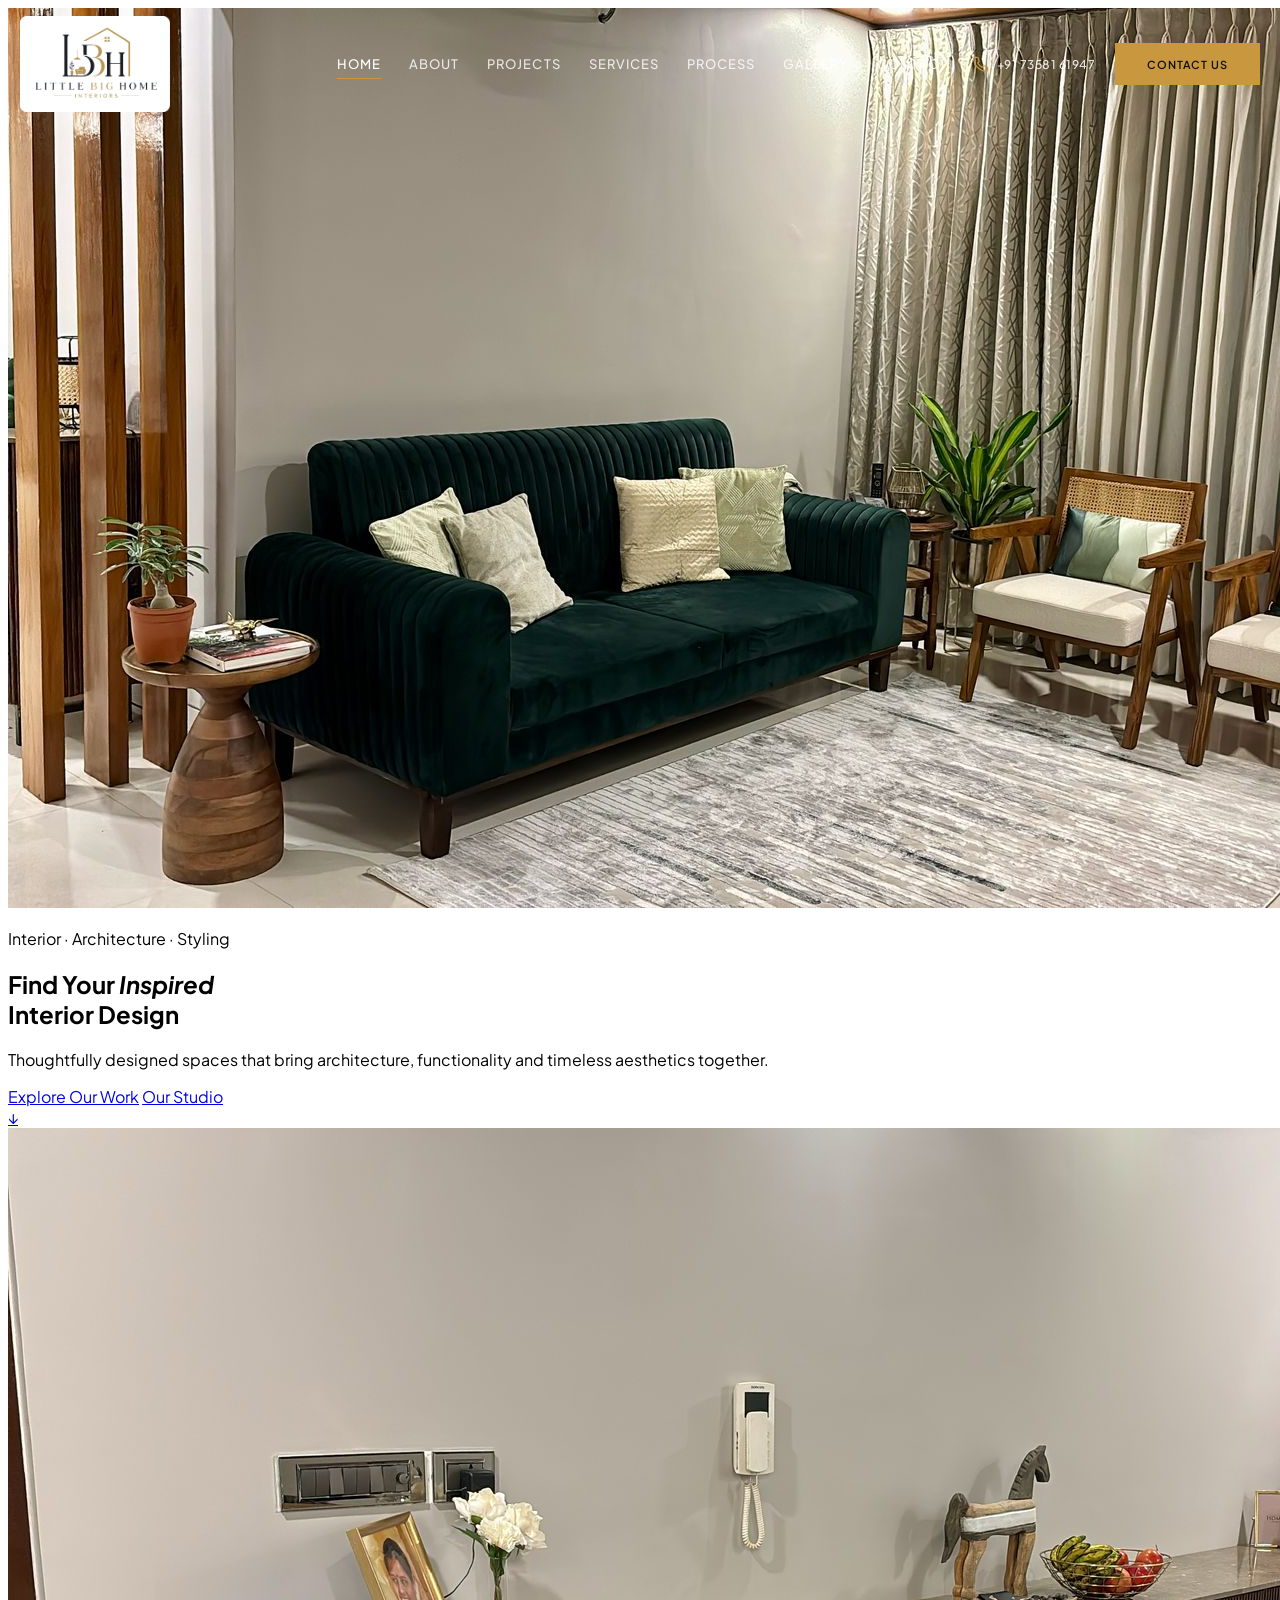
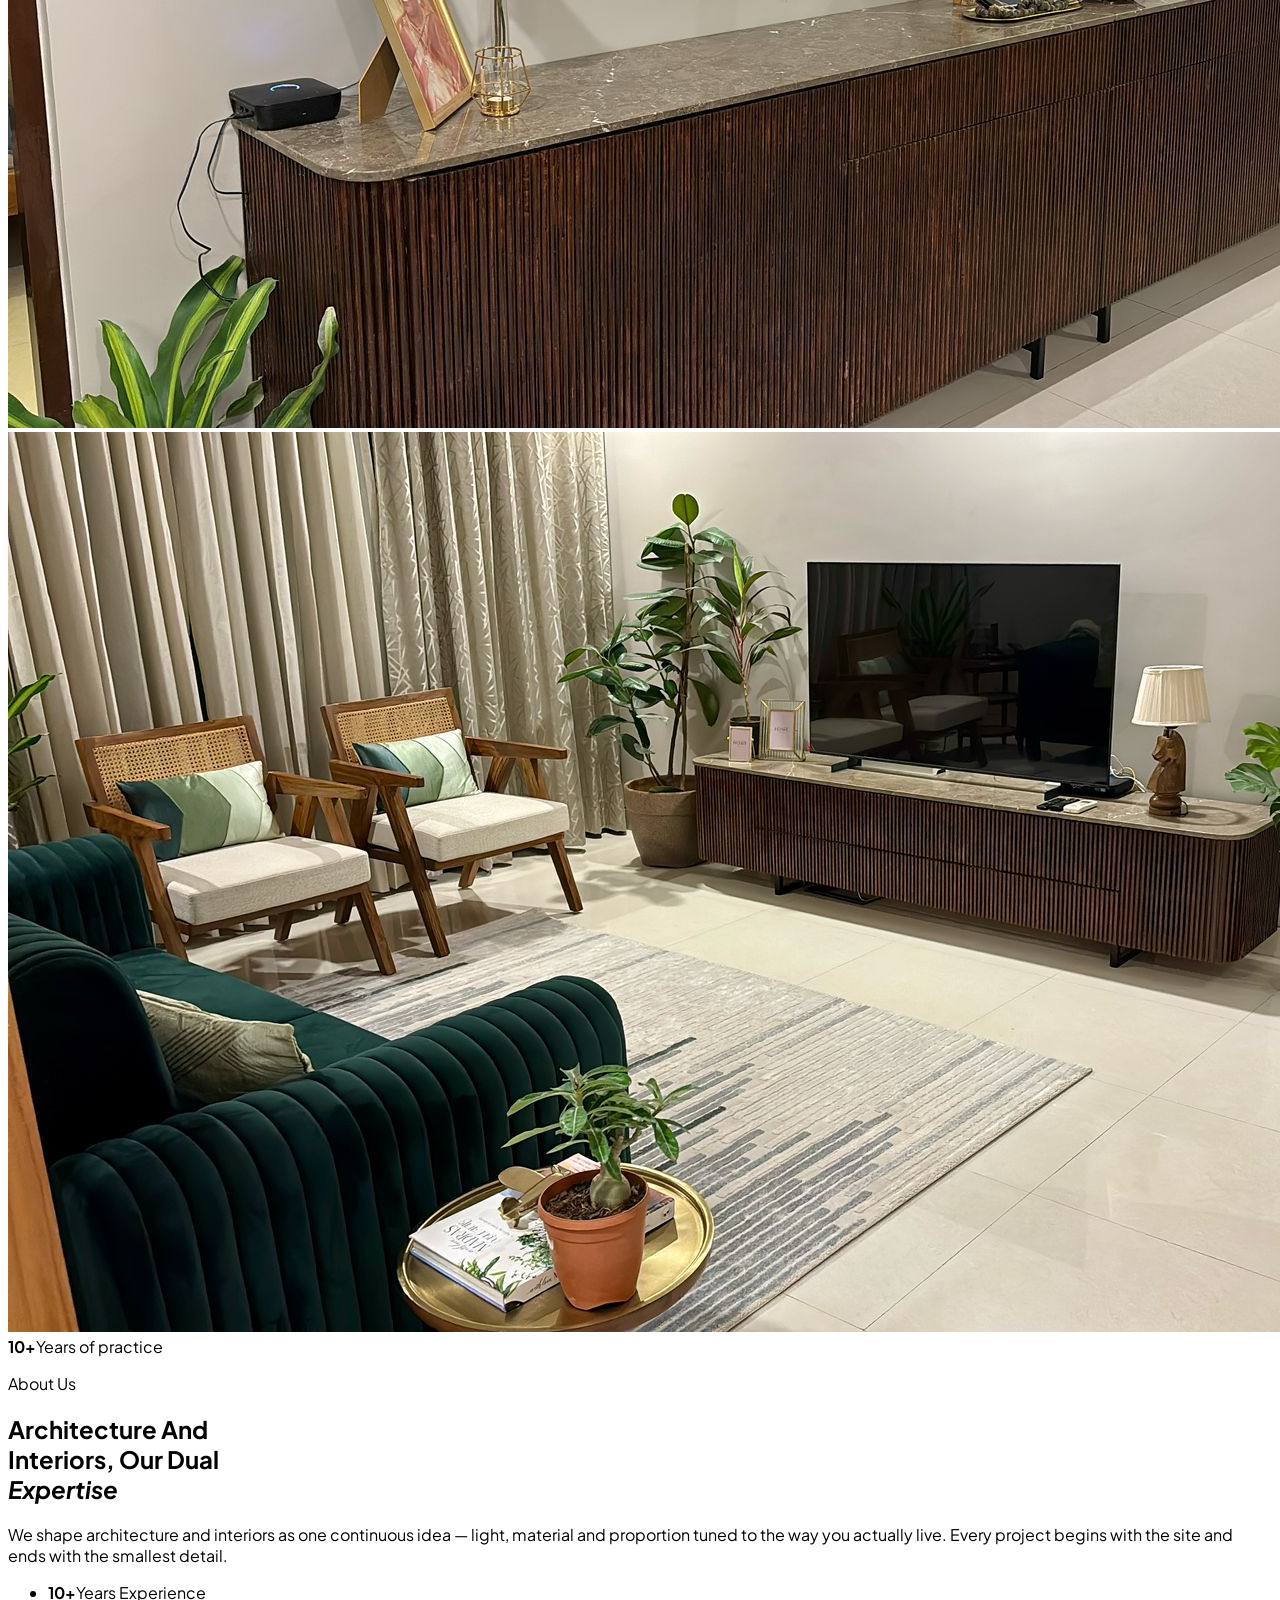
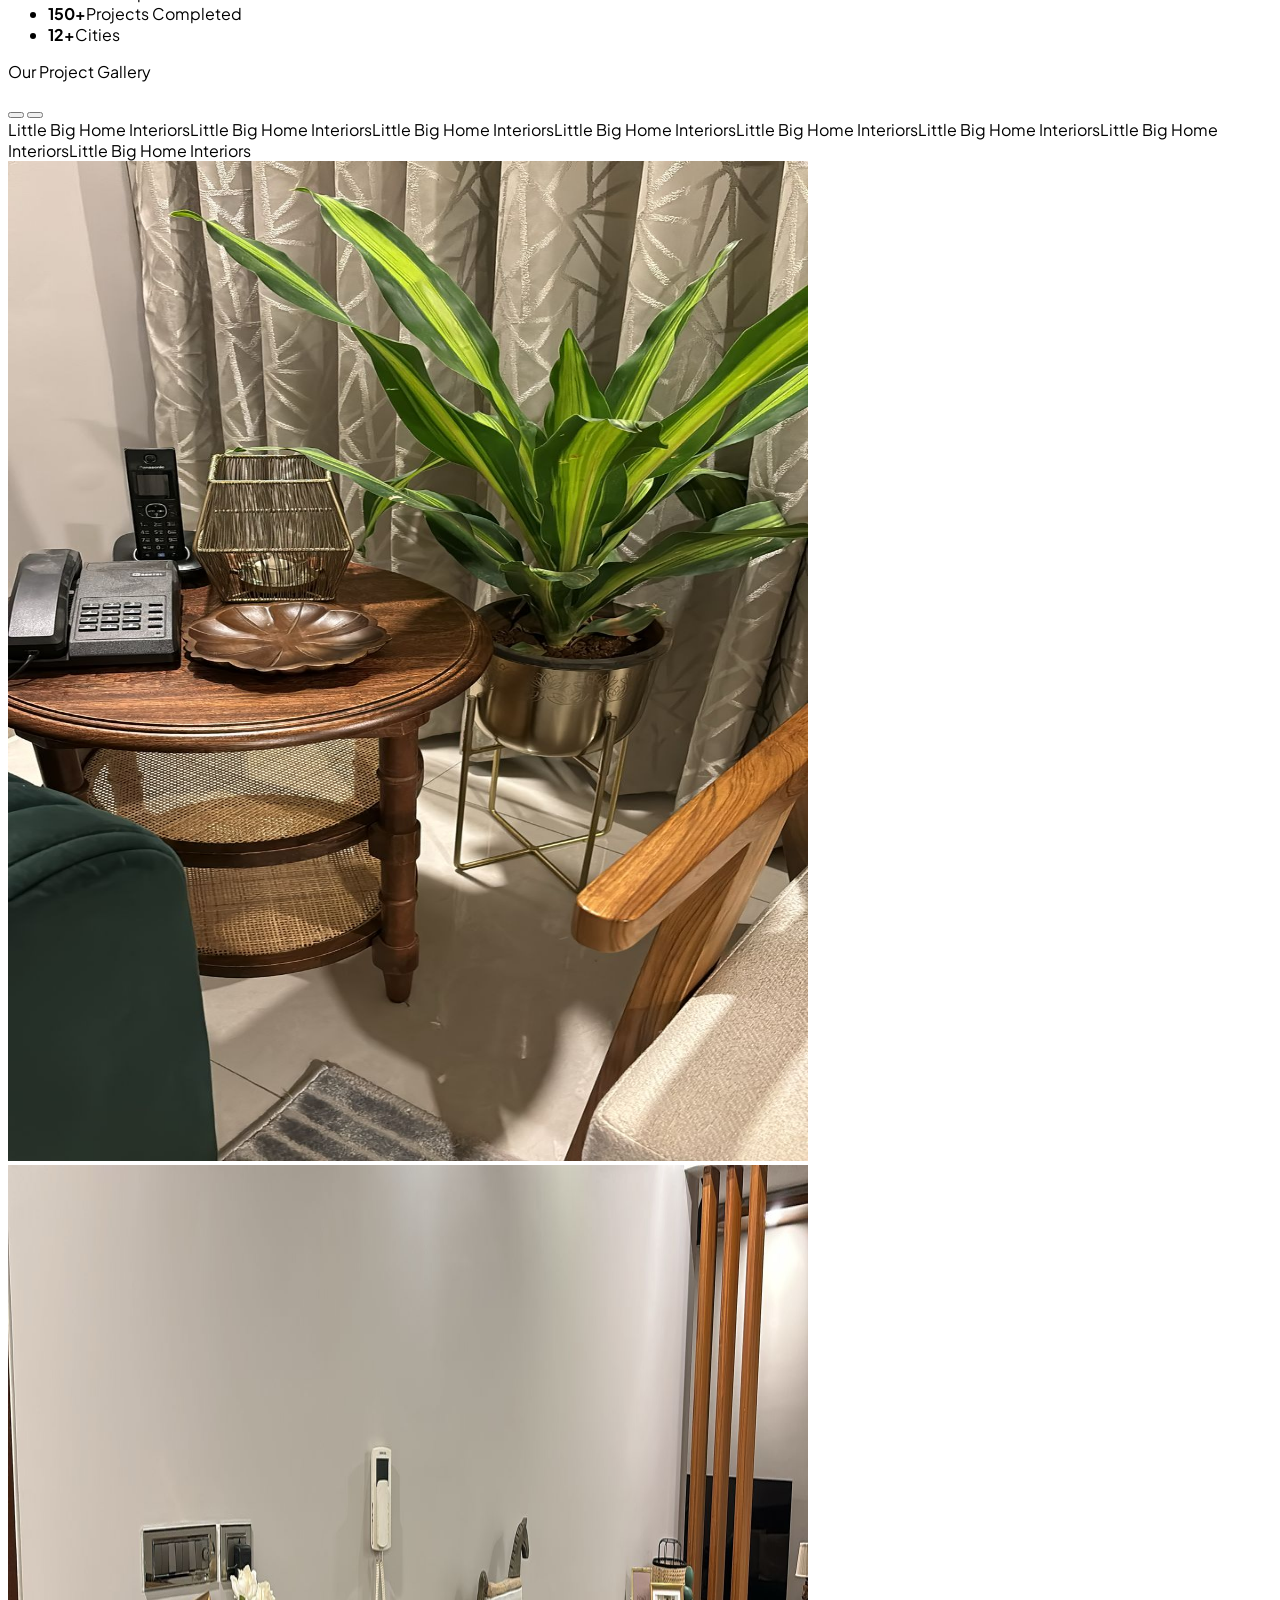
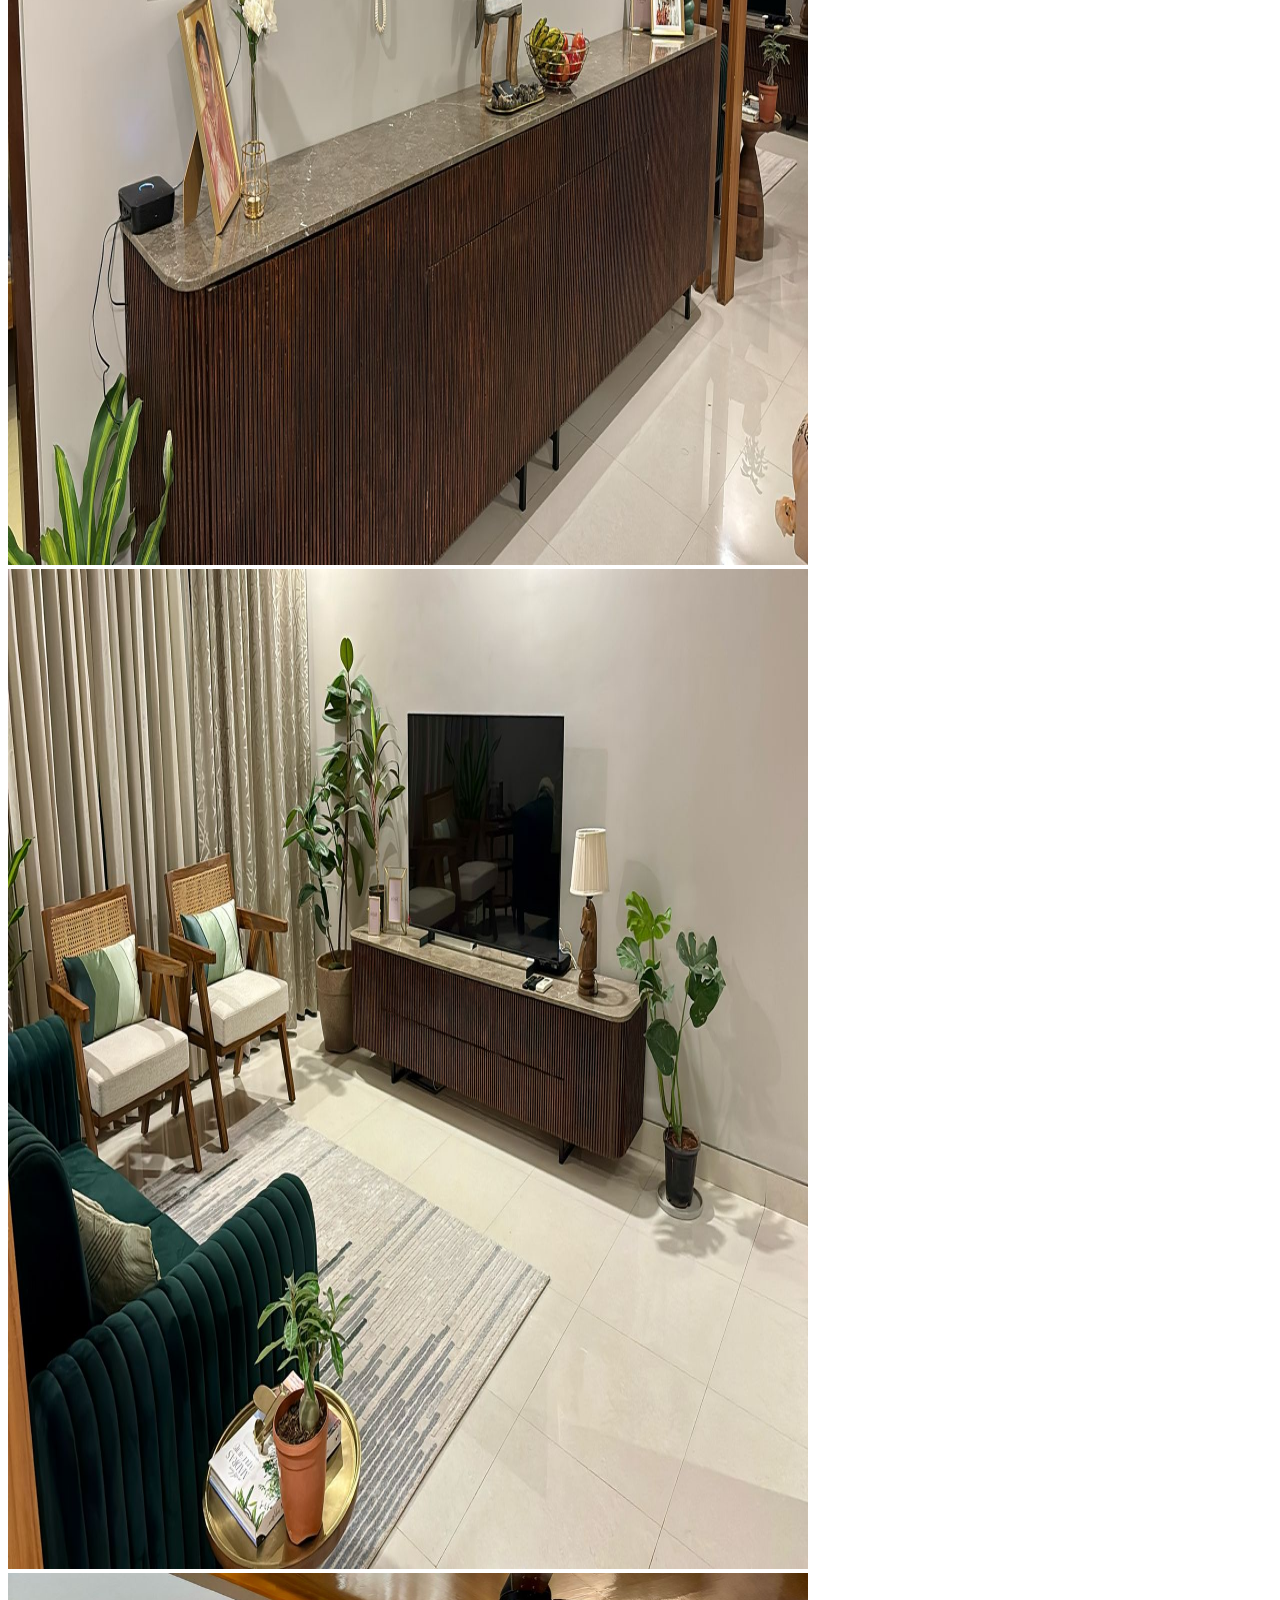
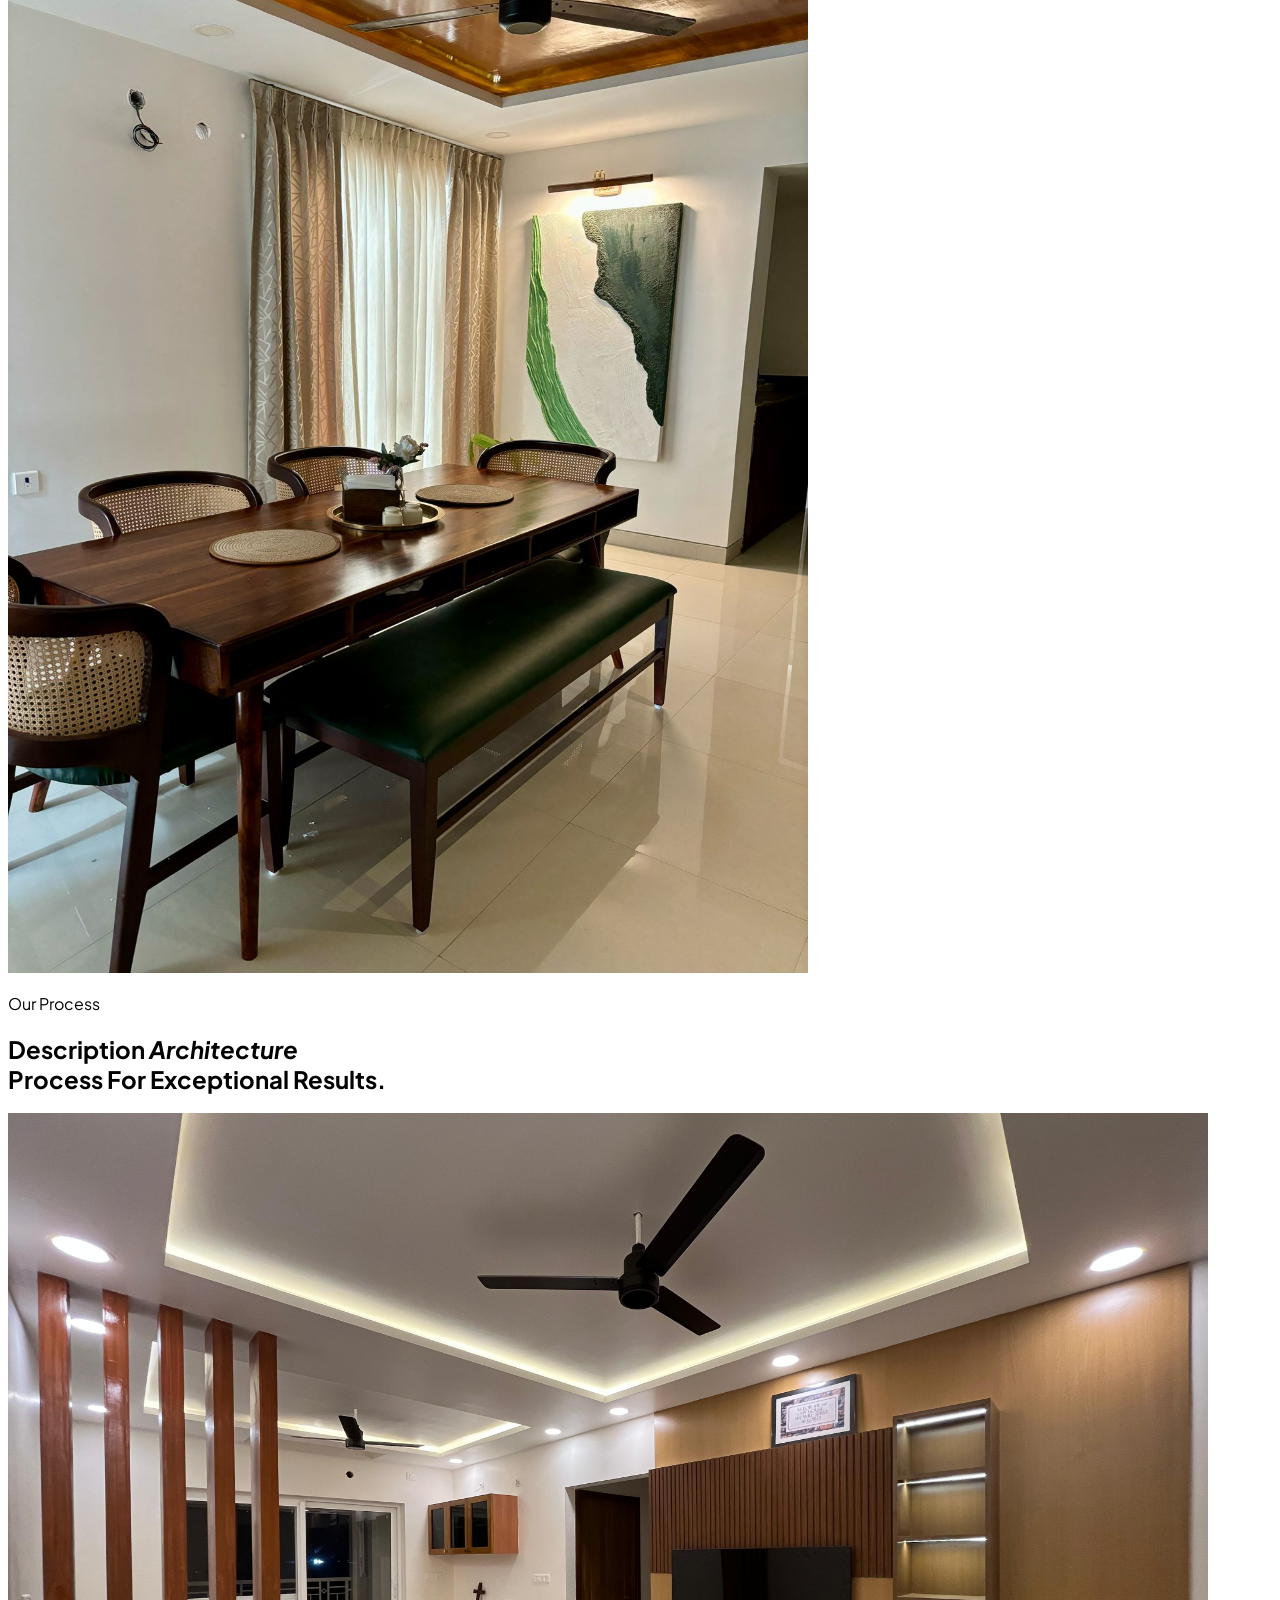
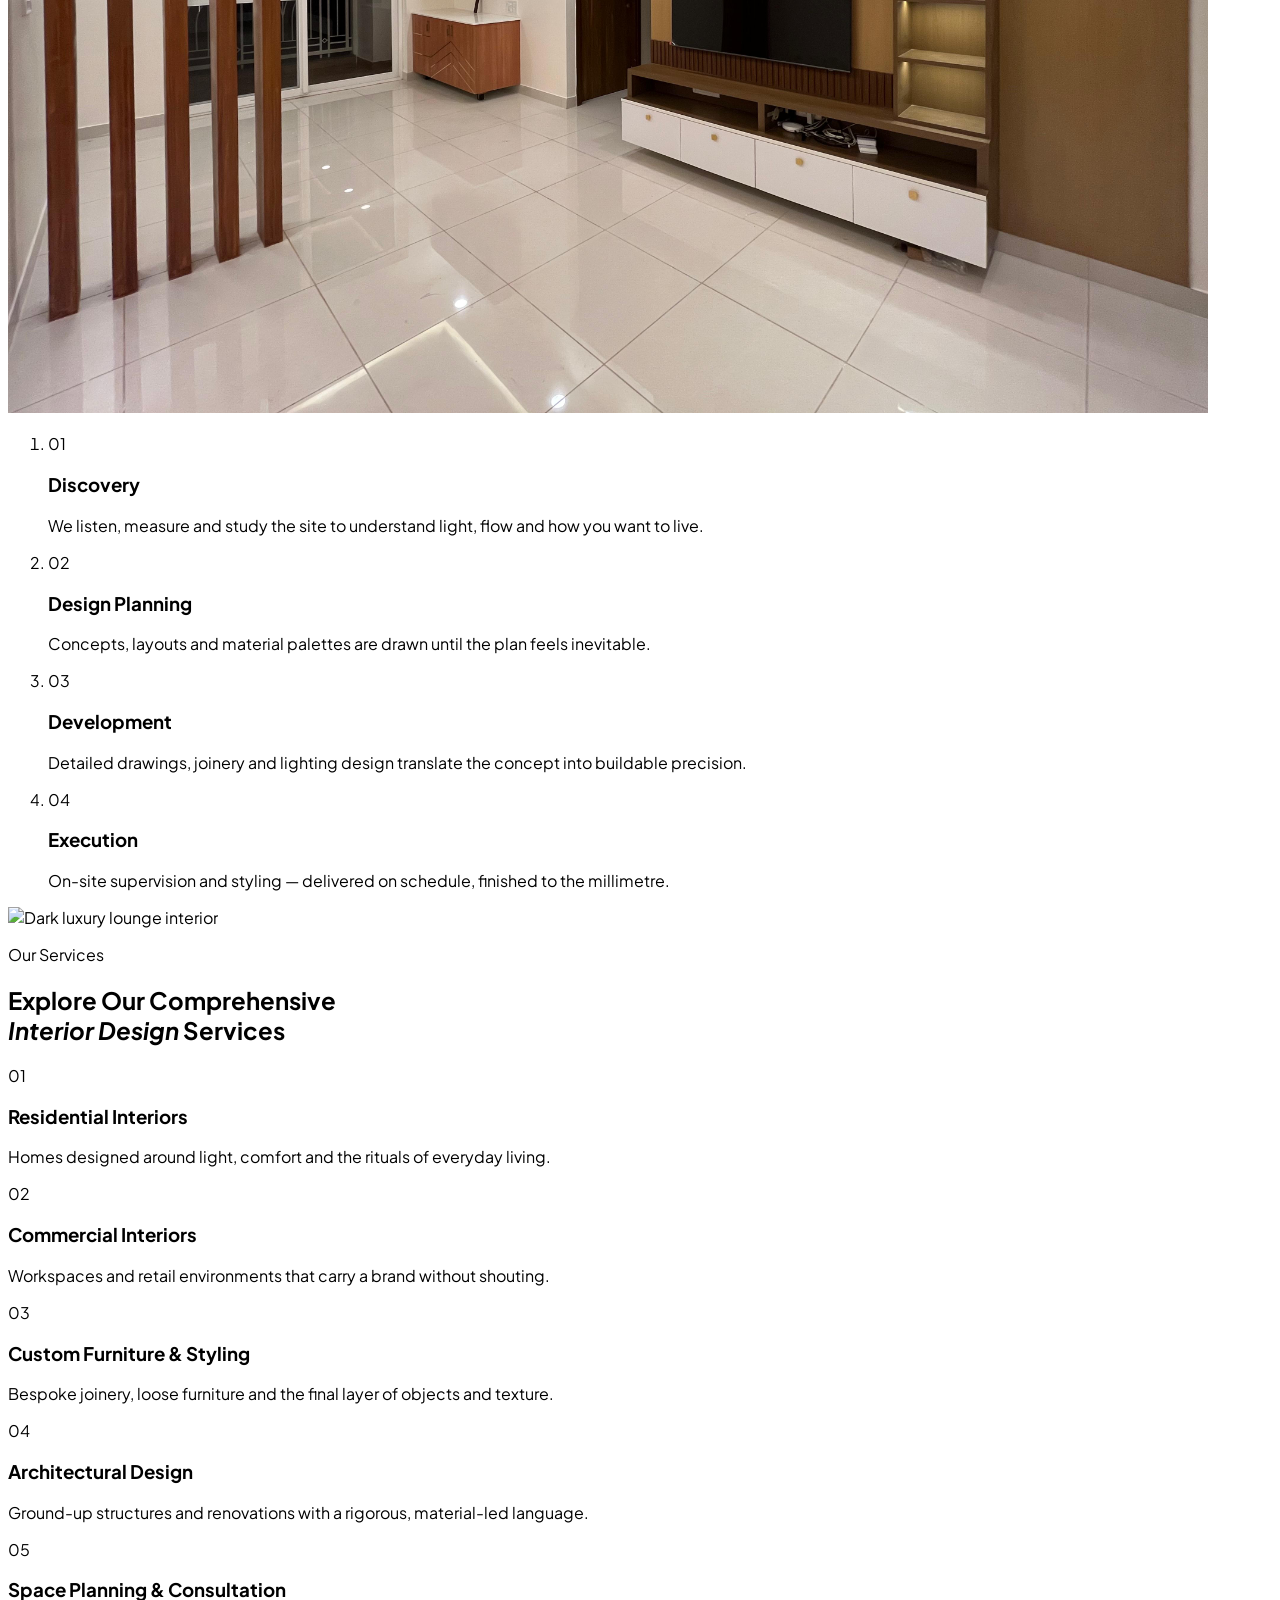
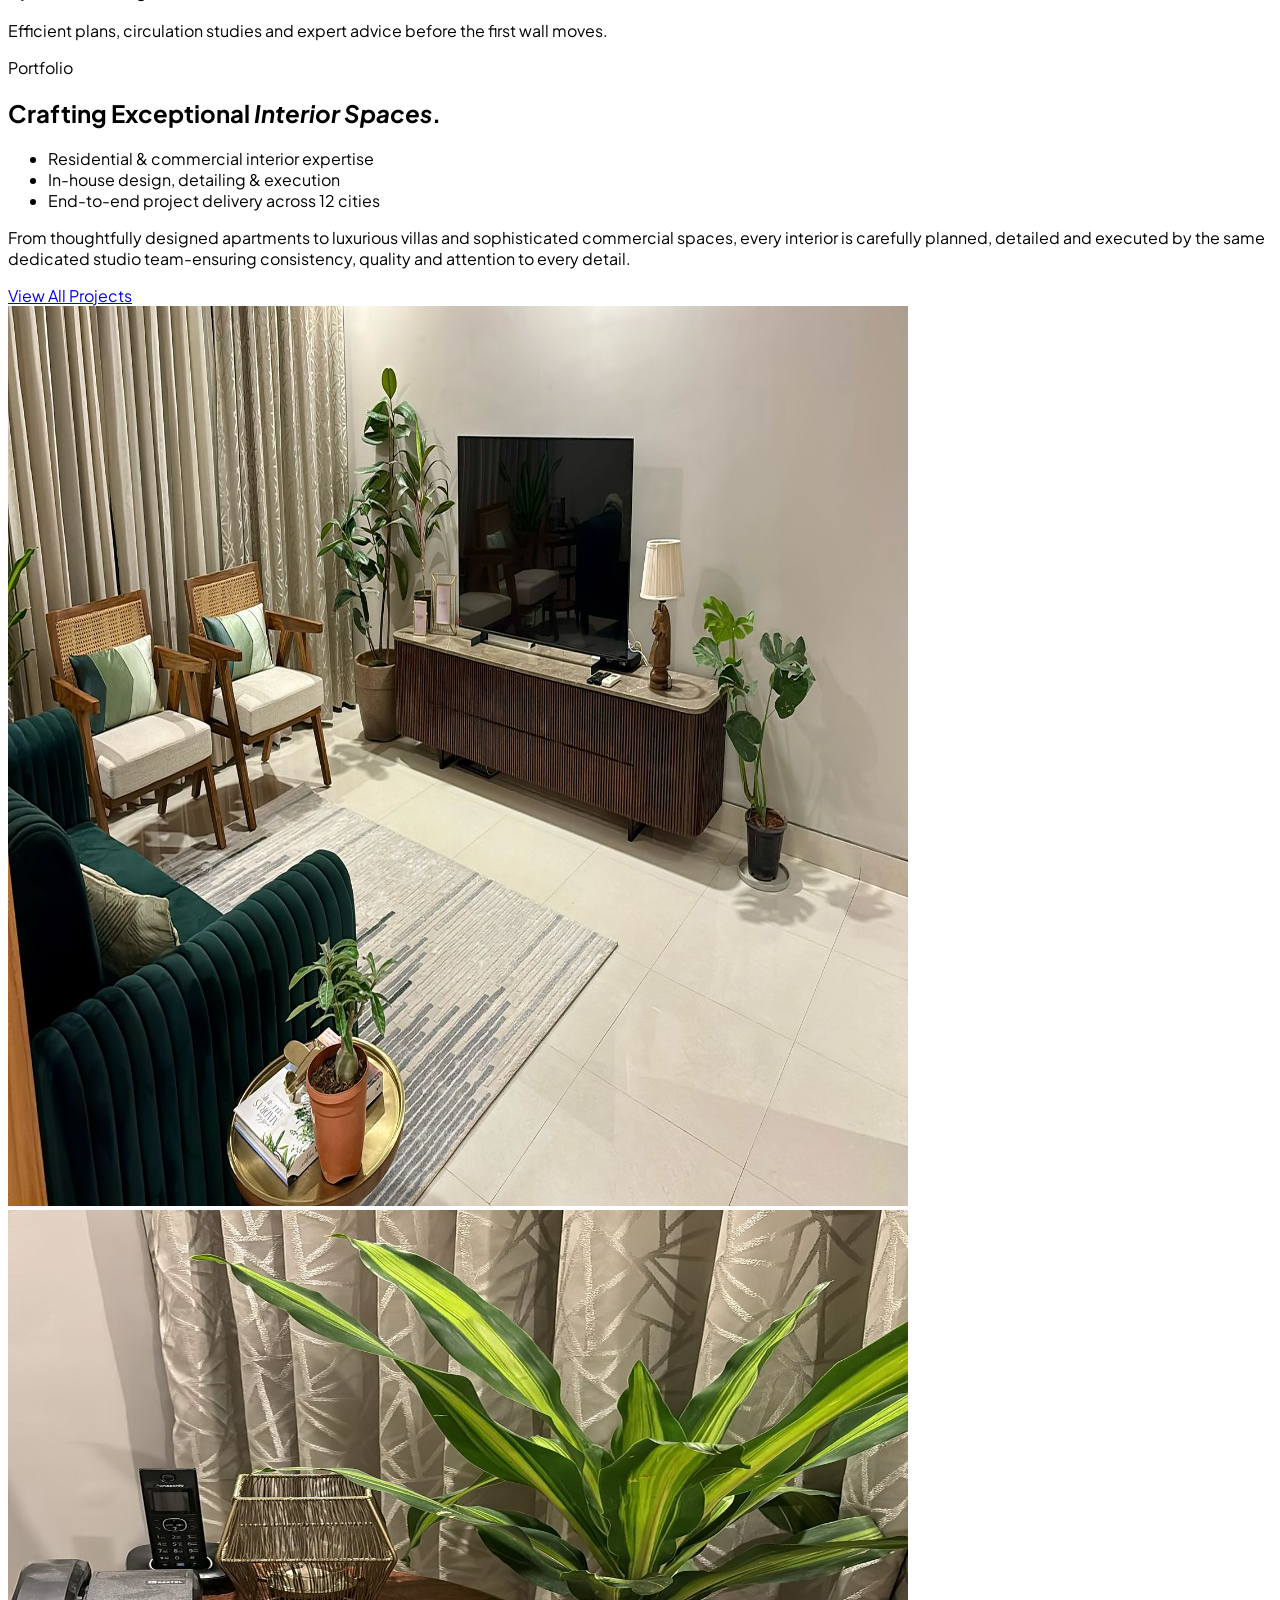
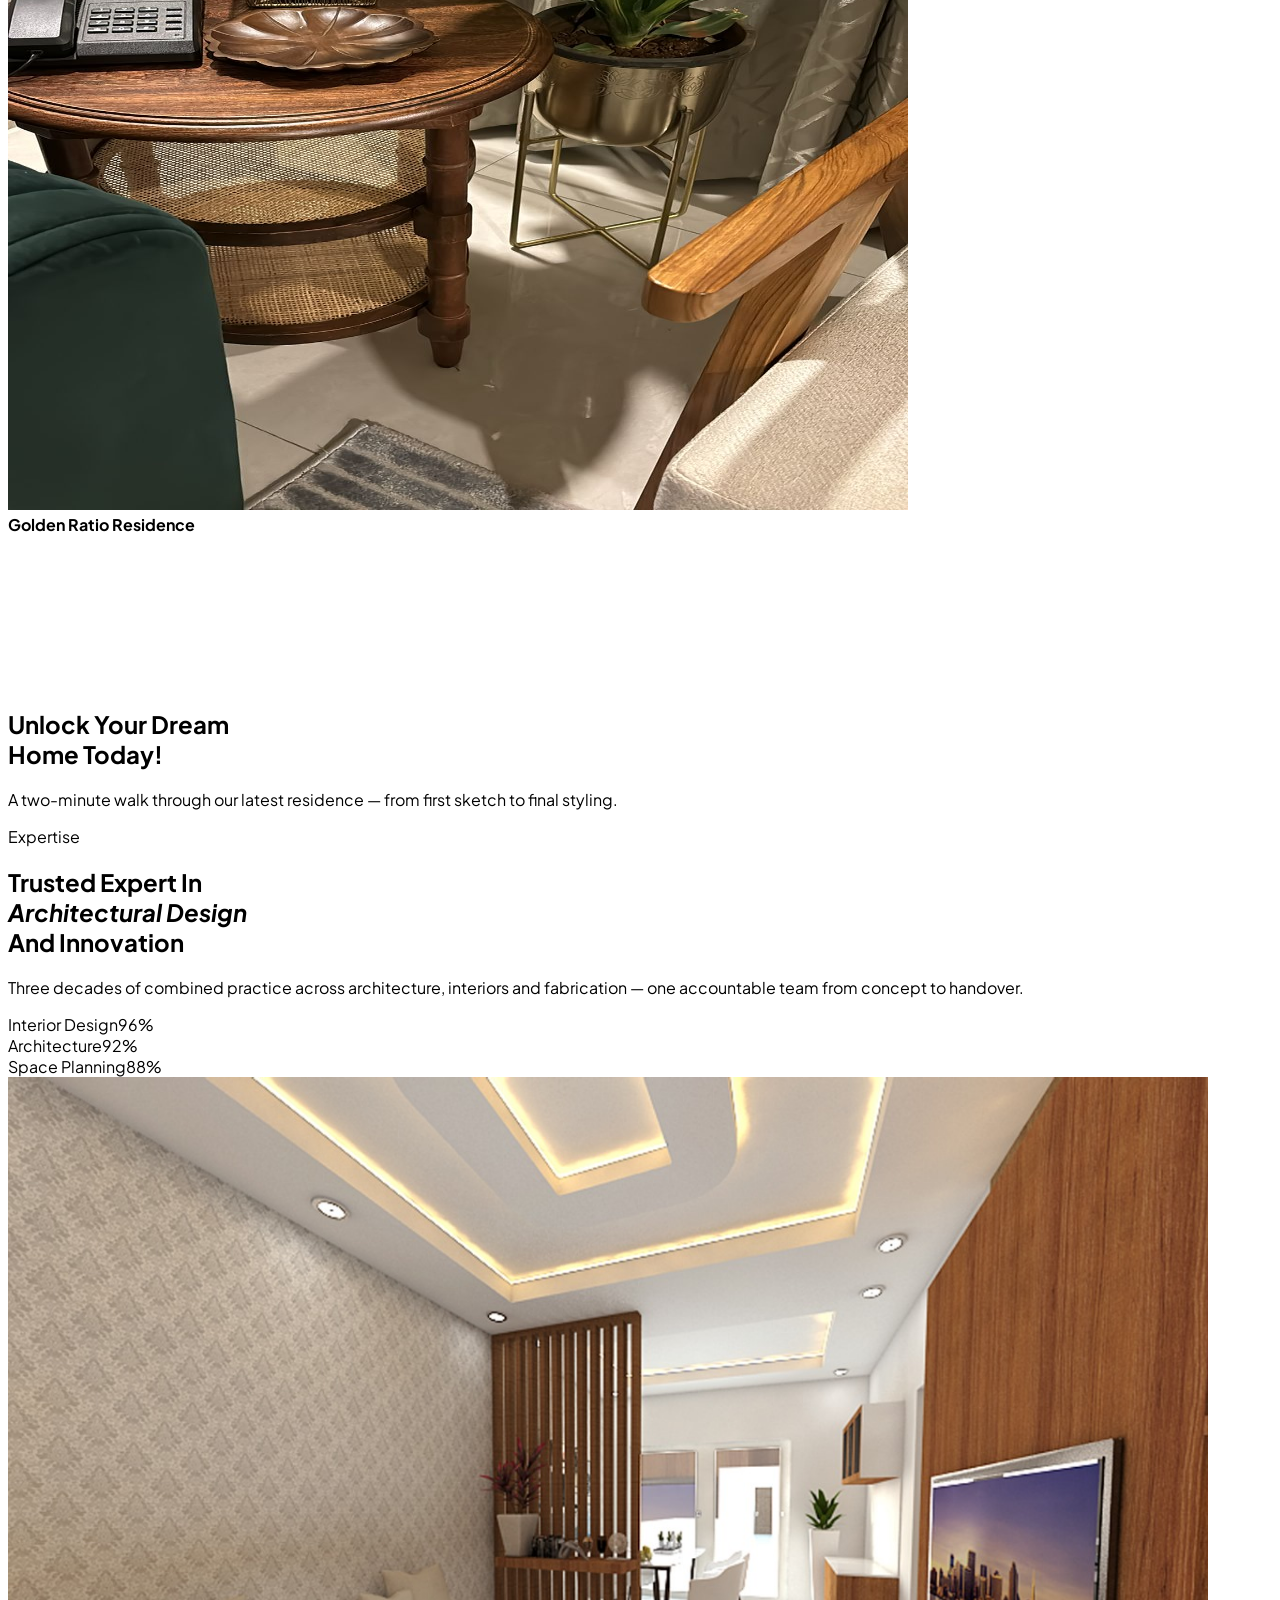
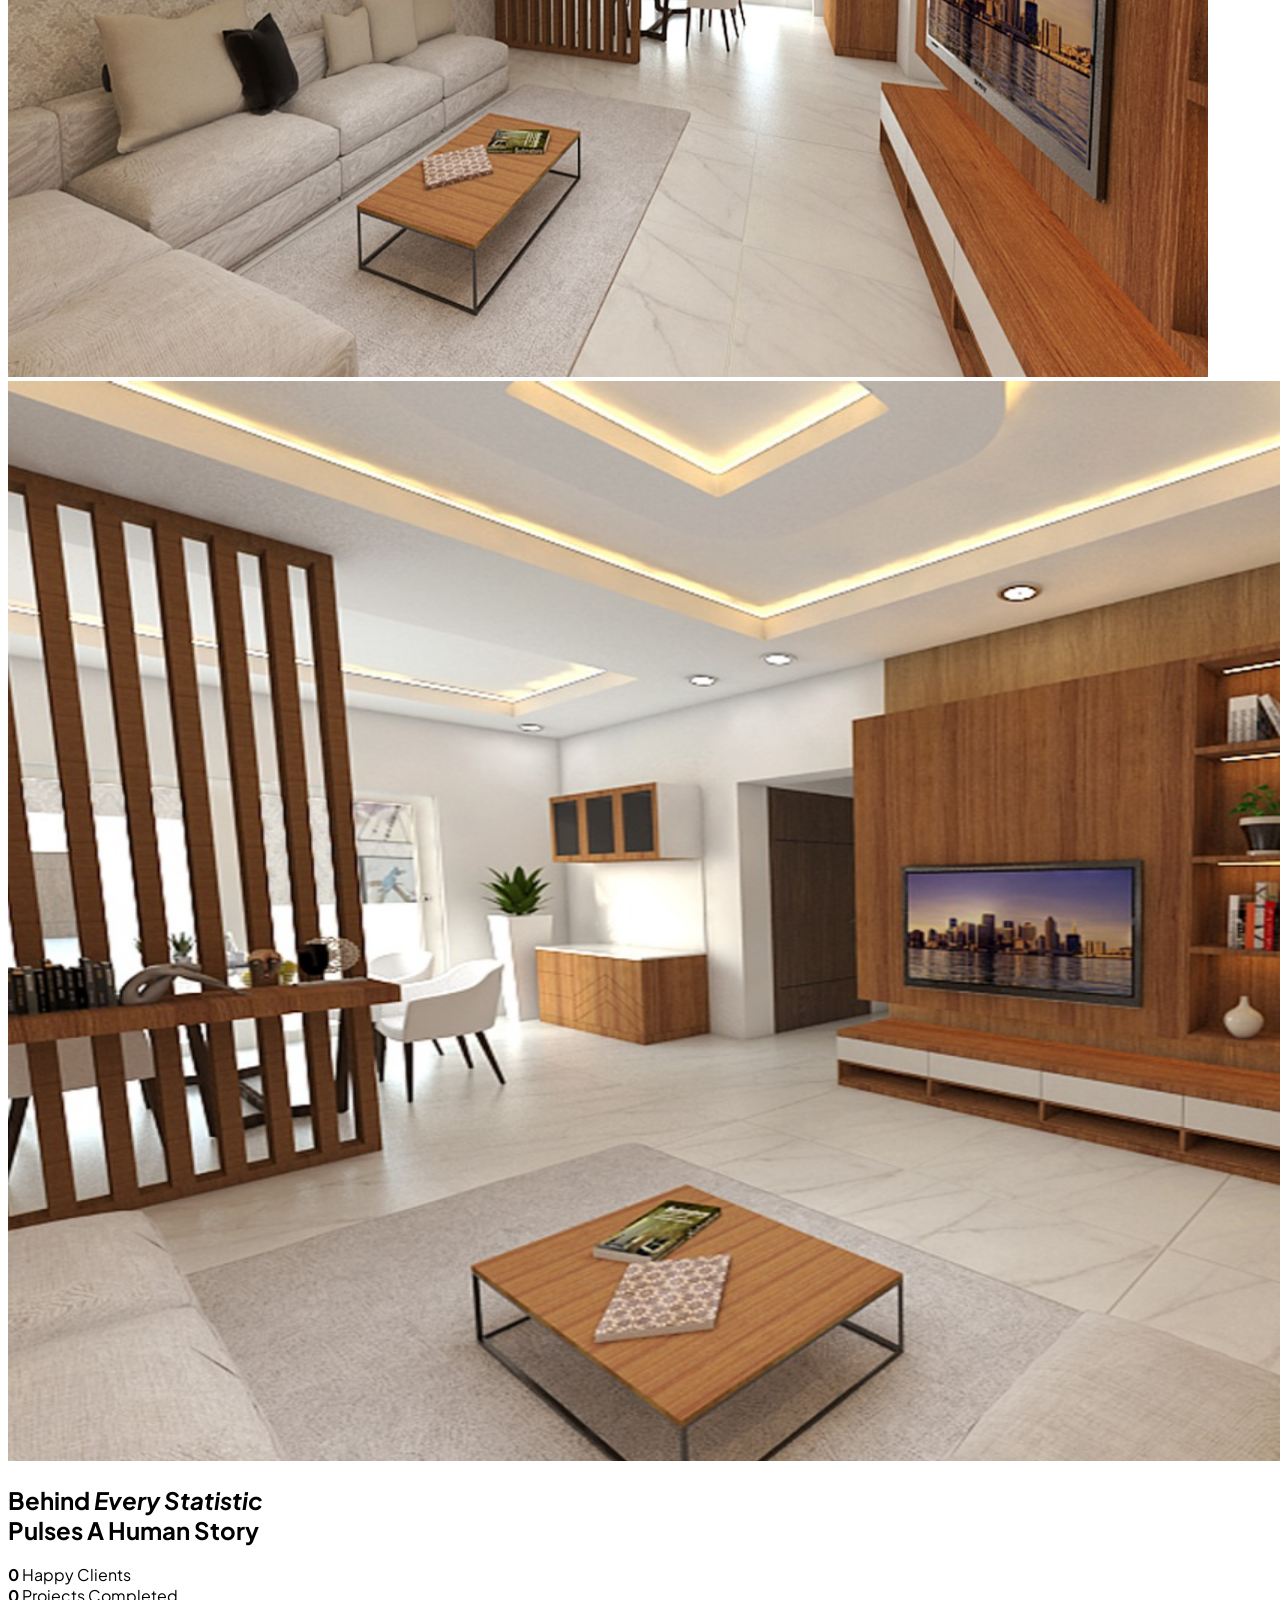
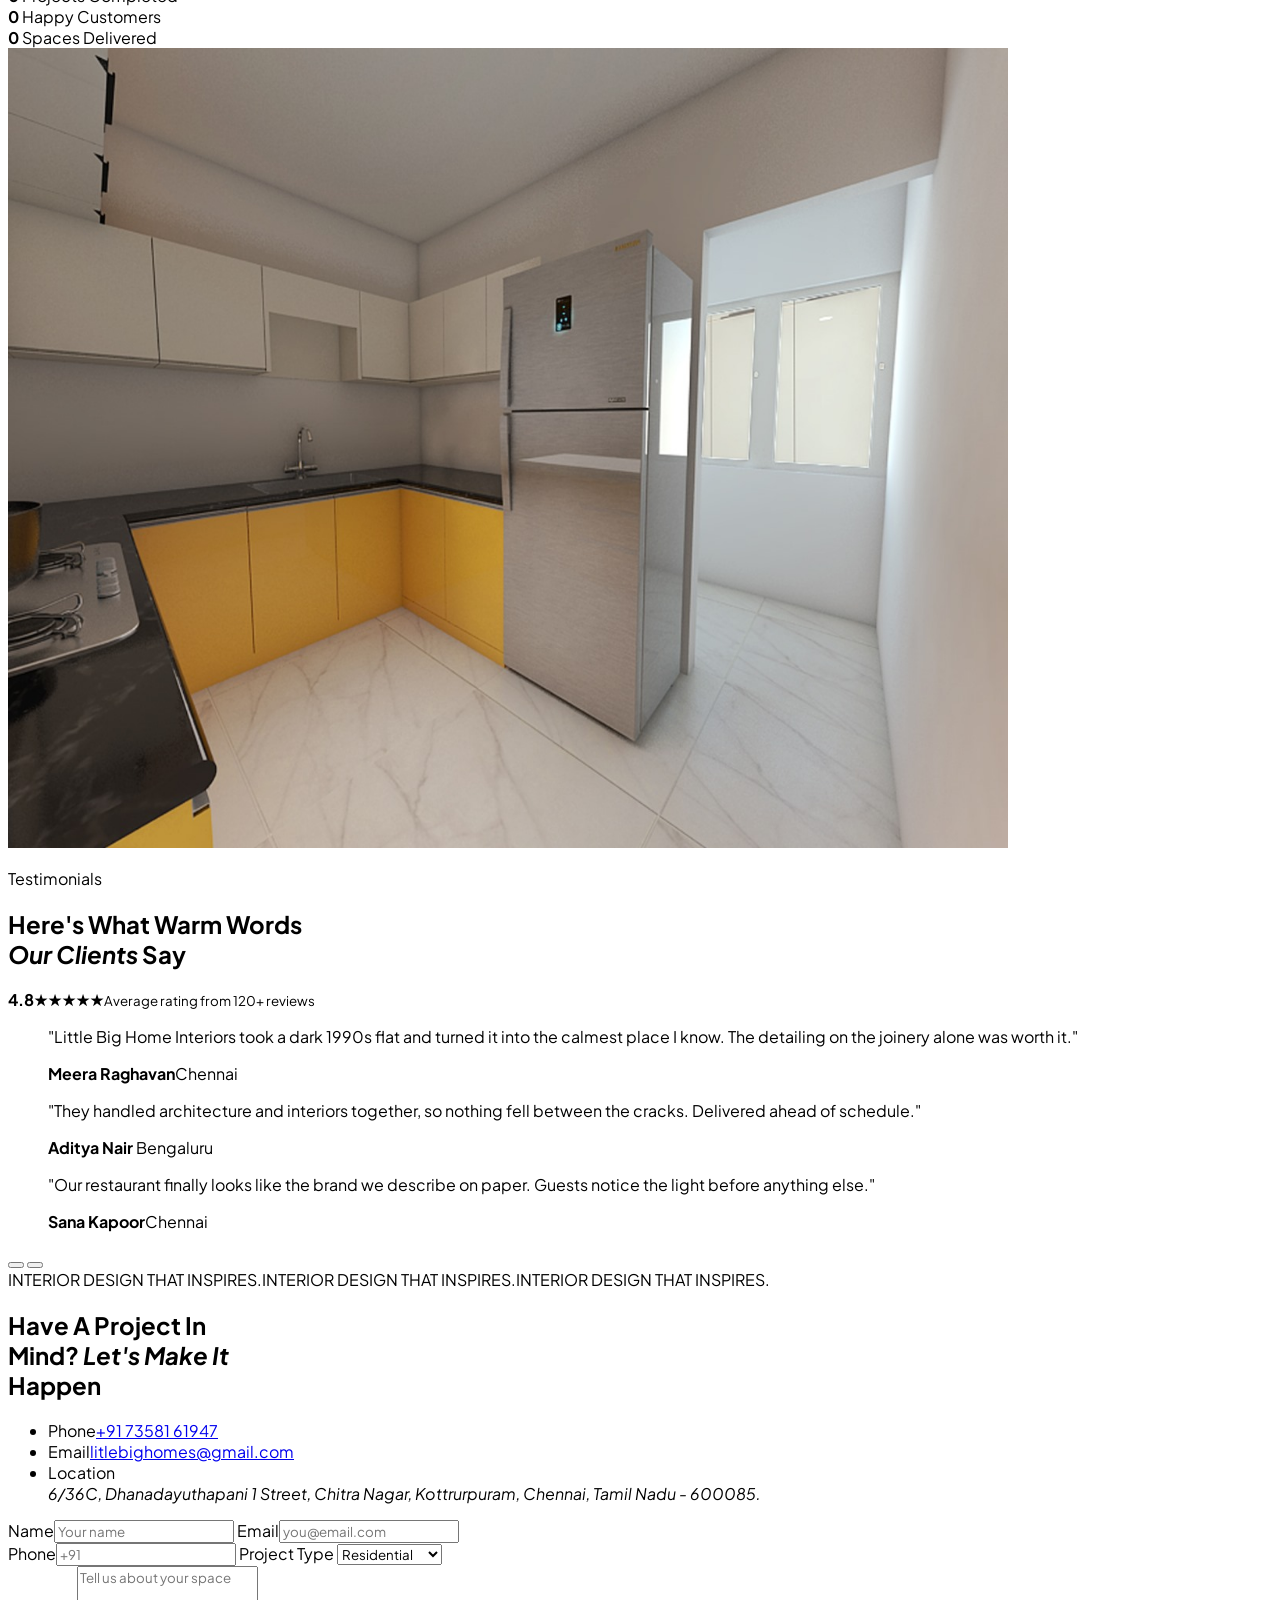
==== commit 340bc9a7: "undo all project file" ====
--- a/temp.html
+++ b/temp.html
@@ -1,2701 +1,603 @@
 <!DOCTYPE html>
 <html lang="en">
+
 <head>
-<meta charset="utf-8" />
-<meta name="viewport" content="width=device-width, initial-scale=1" />
-<title>Interior Gallery — Completed Spaces &amp; Details</title>
-<meta name="description" content="Browse our interior design and architecture gallery: living rooms, kitchens, bedrooms and luxury interiors from completed projects." />
-<meta property="og:title" content="Interior Gallery — Completed Spaces & Details" />
-<meta property="og:description" content="A curated masonry gallery of thoughtfully designed spaces, refined details and completed interior projects." />
-<meta property="og:type" content="website" />
-<meta name="twitter:card" content="summary_large_image" />
-<link rel="preconnect" href="https://fonts.googleapis.com" />
-<link rel="preconnect" href="https://fonts.gstatic.com" crossorigin />
-<link rel="stylesheet" href="https://fonts.googleapis.com/css2?family=Manrope:wght@300;400;500;600&family=Plus+Jakarta+Sans:wght@200;300;400;500&display=swap" />
-<link rel="stylesheet" href="styles.css" />
-<style>
-    /* Interior Gallery — plain HTML/CSS/JS port. Base reset (replaces Tailwind preflight). */
-*,
-*::before,
-*::after {
-  box-sizing: border-box;
-}
-
-html,
-body {
-  margin: 0;
-  padding: 0;
-}
-
-body {
-  -webkit-font-smoothing: antialiased;
-}
-
-button {
-  font: inherit;
-}
-
-img {
-  max-width: 100%;
-}
-
-/* Interior Gallery page styles — scoped to .gal-* classes. */
-
-.gal-page {
-  --ink: #1c1a17;
-  --ink-soft: #55524c;
-  --ink-faint: #9a968d;
-  --gold: #b8863f;
-  --gold-soft: #cba15f;
-  --bg: #ffffff;
-  --bg-warm: #f4f1ec;
-  --line: #e4e0d8;
-  --line-soft: #ece8e1;
-  --serif: "Plus Jakarta Sans", Georgia, "Times New Roman", serif;
-  --sans: "Manrope", "Plus Jakarta Sans", -apple-system, BlinkMacSystemFont, sans-serif;
-  --max: 1200px;
-
-  min-height: 100vh;
-  background: var(--bg);
-  color: var(--ink);
-  font-family: var(--sans);
-  overflow-x: hidden;
-}
-
-.gal-page *:focus-visible,
-.gal-overlay *:focus-visible,
-.gal-lightbox *:focus-visible,
-.gal-toasts *:focus-visible {
-  outline: 2px solid var(--gold);
-  outline-offset: 2px;
-  border-radius: 2px;
-}
-
-.gal-sr {
-  position: absolute;
-  width: 1px;
-  height: 1px;
-  padding: 0;
-  margin: -1px;
-  overflow: hidden;
-  clip: rect(0 0 0 0);
-  white-space: nowrap;
-  border: 0;
-}
-
-.gal-shell {
-  max-width: var(--max);
-  margin: 0 auto;
-  padding: clamp(2.5rem, 6vw, 5rem) clamp(1rem, 4vw, 2rem) clamp(3rem, 7vw, 6rem);
-}
-
-/* ---------- Intro ---------- */
-.gal-intro {
-  text-align: center;
-  max-width: 46rem;
-  margin: 0 auto clamp(2rem, 5vw, 3.25rem);
-}
-
-.gal-eyebrow {
-  font-size: 0.6875rem;
-  letter-spacing: 0.34em;
-  color: var(--gold);
-  margin: 0 0 1rem;
-  font-weight: 600;
-}
-
-.gal-heading {
-  font-family: var(--serif);
-  font-size: clamp(1.9rem, 5.2vw, 3.1rem);
-  font-weight: 300;
-  letter-spacing: 0.12em;
-  line-height: 1.1;
-  margin: 0 0 1.1rem;
-  color: var(--ink);
-}
-
-.gal-lede {
-  margin: 0 auto;
-  max-width: 38rem;
-  font-size: clamp(0.9rem, 1.6vw, 1rem);
-  line-height: 1.8;
-  color: var(--ink-soft);
-}
-
-/* ---------- Filter bar ---------- */
-.gal-bar {
-  display: flex;
-  align-items: center;
-  justify-content: space-between;
-  gap: 1.25rem;
-  padding-bottom: 0.75rem;
-  border-bottom: 1px solid var(--line);
-  margin-bottom: clamp(1.75rem, 4vw, 2.75rem);
-}
-
-.gal-tabs {
-  display: flex;
-  align-items: center;
-  gap: clamp(1rem, 2.4vw, 1.9rem);
-  overflow-x: auto;
-  scrollbar-width: none;
-  -ms-overflow-style: none;
-  padding-bottom: 0.15rem;
-  min-width: 0;
-  scroll-snap-type: x proximity;
-}
-
-.gal-tabs::-webkit-scrollbar {
-  display: none;
-}
-
-.gal-tab {
-  position: relative;
-  flex: 0 0 auto;
-  background: none;
-  border: 0;
-  padding: 0.4rem 0 0.6rem;
-  font-family: var(--sans);
-  font-size: 0.78rem;
-  letter-spacing: 0.14em;
-  text-transform: uppercase;
-  color: var(--ink-faint);
-  cursor: pointer;
-  transition: color 0.3s ease;
-  scroll-snap-align: start;
-}
-
-.gal-tab::after {
-  content: "";
-  position: absolute;
-  left: 0;
-  bottom: 0;
-  height: 1px;
-  width: 100%;
-  background: var(--gold);
-  transform: scaleX(0);
-  transform-origin: left;
-  transition: transform 0.4s cubic-bezier(0.22, 1, 0.36, 1);
-}
-
-.gal-tab:hover {
-  color: var(--ink);
-}
-
-.gal-tab.is-active {
-  color: var(--gold);
-}
-
-.gal-tab.is-active::after,
-.gal-tab:hover::after {
-  transform: scaleX(1);
-}
-
-/* ---------- Buttons ---------- */
-.gal-btn {
-  font-family: var(--sans);
-  font-size: 0.75rem;
-  letter-spacing: 0.16em;
-  text-transform: uppercase;
-  padding: 0.85rem 1.5rem;
-  border-radius: 2px;
-  border: 1px solid transparent;
-  cursor: pointer;
-  transition:
-    transform 0.35s cubic-bezier(0.22, 1, 0.36, 1),
-    background-color 0.35s ease,
-    color 0.35s ease,
-    border-color 0.35s ease;
-  white-space: nowrap;
-}
-
-.gal-btn--gold {
-  background: var(--gold);
-  color: var(--bg);
-}
-
-.gal-btn--gold:hover:not(:disabled) {
-  background: var(--gold-soft);
-  transform: translateY(-2px);
-}
-
-.gal-btn--gold:disabled {
-  opacity: 0.55;
-  cursor: not-allowed;
-}
-
-.gal-btn--outline {
-  background: transparent;
-  color: var(--ink);
-  border-color: var(--line);
-  padding-inline: 2.6rem;
-}
-
-.gal-btn--outline:hover {
-  border-color: var(--gold);
-  color: var(--gold);
-  transform: translateY(-2px);
-}
-
-.gal-btn--ghost {
-  background: var(--bg-warm);
-  color: var(--ink-soft);
-  border-color: var(--line-soft);
-}
-
-.gal-btn--ghost:hover {
-  color: var(--ink);
-  border-color: var(--line);
-}
-
-.gal-btn--danger {
-  background: var(--ink);
-  color: var(--bg);
-}
-
-.gal-btn--danger:hover {
-  background: var(--gold);
-}
-
-.gal-btn--block {
-  width: 100%;
-}
-
-.gal-upload-cta {
-  flex: 0 0 auto;
-}
-
-.gal-icon-btn {
-  border: 1px solid var(--line);
-  background: var(--bg);
-  color: var(--ink-soft);
-  width: 2.25rem;
-  height: 2.25rem;
-  border-radius: 999px;
-  font-size: 1.25rem;
-  line-height: 1;
-  cursor: pointer;
-  transition:
-    color 0.3s ease,
-    border-color 0.3s ease;
-}
-
-.gal-icon-btn:hover {
-  color: var(--gold);
-  border-color: var(--gold);
-}
-
-.gal-link {
-  background: none;
-  border: 0;
-  padding: 0;
-  color: var(--gold);
-  font-size: 0.75rem;
-  letter-spacing: 0.08em;
-  cursor: pointer;
-  text-decoration: underline;
-  text-underline-offset: 3px;
-}
-
-/* ---------- Masonry ---------- */
-.gal-masonry {
-  column-count: 3;
-  column-gap: clamp(1rem, 2vw, 1.75rem);
-}
-
-.gal-card {
-  break-inside: avoid;
-  margin: 0 0 clamp(1rem, 2vw, 1.75rem);
-  display: block;
-}
-
-.gal-card__media {
-  position: relative;
-  display: block;
-  width: 100%;
-  padding: 0;
-  border: 0;
-  overflow: hidden;
-  background: var(--bg-warm);
-  cursor: pointer;
-  border-radius: 2px;
-}
-
-.gal-card__media img {
-  width: 100%;
-  height: 100%;
-  object-fit: cover;
-  display: block;
-  transition: transform 0.9s cubic-bezier(0.22, 1, 0.36, 1);
-}
-
-.gal-card__skeleton {
-  display: block;
-  width: 100%;
-  height: 100%;
-  background: var(--line-soft);
-}
-
-.gal-card__scrim {
-  position: absolute;
-  inset: 0;
-  background: linear-gradient(to top, rgba(28, 26, 23, 0.86) 0%, rgba(28, 26, 23, 0.25) 42%, transparent 70%);
-  opacity: 0;
-  transition: opacity 0.6s ease;
-}
-
-.gal-card__meta {
-  position: absolute;
-  left: 0;
-  right: 0;
-  bottom: 0;
-  display: flex;
-  flex-direction: column;
-  gap: 0.35rem;
-  padding: 1.25rem;
-  text-align: left;
-  color: var(--bg);
-  opacity: 0;
-  transform: translateY(10px);
-  transition:
-    opacity 0.6s ease,
-    transform 0.6s cubic-bezier(0.22, 1, 0.36, 1);
-}
-
-.gal-card__cat {
-  font-size: 0.6rem;
-  letter-spacing: 0.24em;
-  text-transform: uppercase;
-  color: var(--gold-soft);
-}
-
-.gal-card__title {
-  font-family: var(--serif);
-  font-size: 1.02rem;
-  font-weight: 400;
-  letter-spacing: 0.02em;
-}
-
-.gal-card__desc {
-  font-size: 0.78rem;
-  line-height: 1.6;
-  color: rgba(255, 255, 255, 0.78);
-  display: -webkit-box;
-  -webkit-line-clamp: 2;
-  -webkit-box-orient: vertical;
-  overflow: hidden;
-}
-
-@media (hover: hover) {
-  .gal-card__media:hover img {
-    transform: scale(1.04);
-  }
-
-  .gal-card__media:hover .gal-card__scrim,
-  .gal-card__media:hover .gal-card__meta,
-  .gal-card__media:focus-visible .gal-card__scrim,
-  .gal-card__media:focus-visible .gal-card__meta {
-    opacity: 1;
-    transform: none;
-  }
-
-  .gal-card__caption {
-    display: none;
-  }
-}
-
-.gal-card__caption {
-  display: flex;
-  flex-direction: column;
-  gap: 0.25rem;
-  padding: 0.75rem 0.1rem 0;
-}
-
-.gal-card__caption-title {
-  font-family: var(--serif);
-  font-size: 0.95rem;
-  color: var(--ink);
-}
-
-.gal-card__caption-cat {
-  font-size: 0.62rem;
-  letter-spacing: 0.22em;
-  text-transform: uppercase;
-  color: var(--gold);
-}
-
-.gal-card__manage {
-  display: flex;
-  align-items: center;
-  gap: 0.5rem;
-  padding: 0.55rem 0.1rem 0;
-  font-size: 0.68rem;
-  letter-spacing: 0.14em;
-  text-transform: uppercase;
-  color: var(--ink-faint);
-}
-
-.gal-card__manage button {
-  background: none;
-  border: 0;
-  padding: 0;
-  font: inherit;
-  color: var(--ink-faint);
-  cursor: pointer;
-  transition: color 0.3s ease;
-}
-
-.gal-card__manage button:hover {
-  color: var(--gold);
-}
-
-.gal-more {
-  display: flex;
-  justify-content: center;
-  margin-top: clamp(1.5rem, 4vw, 2.75rem);
-}
-
-.gal-status {
-  color: var(--ink-faint);
-  font-size: 0.85rem;
-  text-align: center;
-  padding: 3rem 0;
-}
-
-/* ---------- Empty state ---------- */
-.gal-empty {
-  border: 1px solid var(--line-soft);
-  background: var(--bg-warm);
-  padding: clamp(2.5rem, 7vw, 4.5rem) 1.5rem;
-  text-align: center;
-  border-radius: 3px;
-}
-
-.gal-empty__title {
-  font-family: var(--serif);
-  font-weight: 300;
-  letter-spacing: 0.18em;
-  font-size: clamp(1.1rem, 3vw, 1.4rem);
-  margin: 0 0 0.75rem;
-}
-
-.gal-empty__text {
-  color: var(--ink-soft);
-  font-size: 0.88rem;
-  margin: 0 0 1.75rem;
-}
-
-/* ---------- Overlay / modal ---------- */
-.gal-overlay[hidden],
-.gal-lightbox[hidden] {
-  display: none !important;
-}
-
-.gal-overlay {
-  position: fixed;
-  inset: 0;
-  z-index: 60;
-  background: rgba(28, 26, 23, 0.55);
-  backdrop-filter: blur(3px);
-  display: flex;
-  align-items: center;
-  justify-content: center;
-  padding: clamp(0.75rem, 3vw, 2rem);
-  overflow-y: auto;
-  animation: gal-fade 0.25s ease both;
-  font-family: var(--sans);
-}
-
-@keyframes gal-fade {
-  from {
-    opacity: 0;
-  }
-  to {
-    opacity: 1;
-  }
-}
-
-@keyframes gal-rise {
-  from {
-    opacity: 0;
-    transform: translateY(18px) scale(0.985);
-  }
-  to {
-    opacity: 1;
-    transform: none;
-  }
-}
-
-.gal-modal {
-  width: min(1040px, 100%);
-  max-height: calc(100dvh - 2rem);
-  overflow-y: auto;
-  background: var(--bg);
-  border-radius: 6px;
-  border: 1px solid var(--line);
-  animation: gal-rise 0.4s cubic-bezier(0.22, 1, 0.36, 1) both;
-  color: var(--ink);
-}
-
-.gal-modal__head {
-  display: flex;
-  align-items: flex-start;
-  justify-content: space-between;
-  gap: 1rem;
-  padding: clamp(1.25rem, 3vw, 1.9rem) clamp(1.25rem, 3vw, 2.25rem);
-  border-bottom: 1px solid var(--line-soft);
-  position: sticky;
-  top: 0;
-  background: var(--bg);
-  z-index: 1;
-}
-
-.gal-modal__title {
-  font-family: var(--serif);
-  font-weight: 400;
-  font-size: clamp(1.15rem, 2.6vw, 1.5rem);
-  letter-spacing: 0.04em;
-  margin: 0 0 0.35rem;
-}
-
-.gal-modal__sub {
-  margin: 0;
-  font-size: 0.75rem;
-  color: var(--ink-faint);
-  letter-spacing: 0.04em;
-}
-
-.gal-modal__body {
-  display: grid;
-  grid-template-columns: minmax(0, 1fr) minmax(0, 0.85fr);
-  gap: clamp(1.25rem, 3vw, 2.25rem);
-  padding: clamp(1.25rem, 3vw, 2.25rem);
-}
-
-.gal-form {
-  display: flex;
-  flex-direction: column;
-  gap: 1.25rem;
-  min-width: 0;
-}
-
-.gal-field {
-  display: flex;
-  flex-direction: column;
-  gap: 0.5rem;
-  min-width: 0;
-}
-
-.gal-label {
-  font-size: 0.68rem;
-  letter-spacing: 0.18em;
-  text-transform: uppercase;
-  color: var(--ink-soft);
-}
-
-.gal-field__foot {
-  display: flex;
-  justify-content: space-between;
-  gap: 0.75rem;
-  align-items: center;
-}
-
-.gal-counter {
-  font-size: 0.68rem;
-  color: var(--ink-faint);
-  margin-left: auto;
-}
-
-.gal-input {
-  width: 100%;
-  font-family: var(--sans);
-  font-size: 0.88rem;
-  color: var(--ink);
-  background: var(--bg);
-  border: 1px solid var(--line);
-  border-radius: 3px;
-  padding: 0.75rem 0.85rem;
-  transition:
-    border-color 0.3s ease,
-    background-color 0.3s ease;
-}
-
-.gal-input::placeholder {
-  color: var(--ink-faint);
-}
-
-.gal-input:hover {
-  border-color: var(--gold-soft);
-}
-
-.gal-input:focus {
-  border-color: var(--gold);
-  outline: none;
-  box-shadow: 0 0 0 3px rgba(184, 134, 63, 0.14);
-}
-
-.gal-input.is-invalid {
-  border-color: #a2402f;
-}
-
-.gal-textarea {
-  resize: vertical;
-  min-height: 6.5rem;
-  line-height: 1.6;
-}
-
-.gal-select {
-  appearance: none;
-  background-image: linear-gradient(45deg, transparent 50%, var(--ink-soft) 50%),
-    linear-gradient(135deg, var(--ink-soft) 50%, transparent 50%);
-  background-position:
-    calc(100% - 18px) calc(50% + 2px),
-    calc(100% - 13px) calc(50% + 2px);
-  background-size:
-    5px 5px,
-    5px 5px;
-  background-repeat: no-repeat;
-  padding-right: 2.25rem;
-}
-
-.gal-drop {
-  border: 1px dashed var(--line);
-  background: var(--bg-warm);
-  border-radius: 4px;
-  padding: clamp(1.5rem, 4vw, 2.4rem) 1rem;
-  text-align: center;
-  cursor: pointer;
-  display: flex;
-  flex-direction: column;
-  align-items: center;
-  gap: 0.45rem;
-  transition:
-    border-color 0.3s ease,
-    background-color 0.3s ease;
-}
-
-.gal-drop:hover {
-  border-color: var(--gold);
-}
-
-.gal-drop.is-invalid {
-  border-color: #a2402f;
-}
-
-.gal-drop__mark {
-  font-size: 1.25rem;
-  color: var(--gold);
-  line-height: 1;
-}
-
-.gal-drop__main {
-  font-size: 0.85rem;
-  color: var(--ink);
-}
-
-.gal-drop__hint {
-  font-size: 0.7rem;
-  color: var(--ink-faint);
-  letter-spacing: 0.05em;
-}
-
-.gal-msg {
-  display: inline-flex;
-  align-items: center;
-  gap: 0.4rem;
-  font-size: 0.74rem;
-  margin: 0;
-}
-
-.gal-msg--error {
-  color: #a2402f;
-}
-
-.gal-ok {
-  color: var(--gold);
-}
-
-.gal-filecard {
-  border: 1px solid var(--line-soft);
-  border-radius: 3px;
-  padding: 0.85rem 1rem;
-  background: var(--bg);
-  display: flex;
-  flex-direction: column;
-  gap: 0.6rem;
-}
-
-.gal-filecard dl {
-  display: grid;
-  grid-template-columns: repeat(2, minmax(0, 1fr));
-  gap: 0.5rem 1rem;
-  margin: 0;
-}
-
-.gal-filecard dt {
-  font-size: 0.62rem;
-  letter-spacing: 0.16em;
-  text-transform: uppercase;
-  color: var(--ink-faint);
-}
-
-.gal-filecard dd {
-  margin: 0.15rem 0 0;
-  font-size: 0.8rem;
-  color: var(--ink);
-  overflow-wrap: anywhere;
-}
-
-.gal-preview {
-  min-width: 0;
-  display: flex;
-  flex-direction: column;
-  gap: 0.75rem;
-}
-
-.gal-preview__frame {
-  background: var(--bg-warm);
-  border: 1px solid var(--line-soft);
-  border-radius: 4px;
-  aspect-ratio: 360 / 480;
-  width: 100%;
-  max-height: 60vh;
-  margin-inline: auto;
-  overflow: hidden;
-  display: flex;
-  align-items: center;
-  justify-content: center;
-}
-
-.gal-preview__frame img {
-  width: 100%;
-  height: 100%;
-  object-fit: cover;
-}
-
-.gal-preview__empty {
-  text-align: center;
-  padding: 1rem;
-}
-
-.gal-preview__eyebrow {
-  font-size: 0.65rem;
-  letter-spacing: 0.28em;
-  color: var(--ink-faint);
-  margin: 0 0 0.5rem;
-}
-
-.gal-preview__hint {
-  font-size: 0.78rem;
-  color: var(--ink-faint);
-  margin: 0;
-}
-
-.gal-preview__note {
-  font-size: 0.68rem;
-  color: var(--ink-faint);
-  text-align: center;
-  margin: 0;
-}
-
-/* ---------- Confirm ---------- */
-.gal-overlay--tight {
-  z-index: 80;
-}
-
-.gal-confirm {
-  width: min(420px, 100%);
-  background: var(--bg);
-  border: 1px solid var(--line);
-  border-radius: 5px;
-  padding: clamp(1.5rem, 4vw, 2rem);
-  animation: gal-rise 0.3s cubic-bezier(0.22, 1, 0.36, 1) both;
-  font-family: var(--sans);
-  color: var(--ink);
-}
-
-.gal-confirm__title {
-  font-family: var(--serif);
-  font-weight: 400;
-  font-size: 1.15rem;
-  margin: 0 0 0.5rem;
-}
-
-.gal-confirm__text {
-  font-size: 0.85rem;
-  color: var(--ink-soft);
-  margin: 0 0 1.5rem;
-}
-
-.gal-confirm__actions {
-  display: flex;
-  justify-content: flex-end;
-  gap: 0.6rem;
-  flex-wrap: wrap;
-}
-
-/* ---------- Lightbox ---------- */
-.gal-lightbox {
-  position: fixed;
-  inset: 0;
-  z-index: 70;
-  background: rgba(28, 26, 23, 0.95);
-  display: flex;
-  align-items: center;
-  justify-content: center;
-  padding: clamp(1rem, 4vw, 3rem);
-  animation: gal-fade 0.25s ease both;
-  font-family: var(--sans);
-}
-
-.gal-lightbox__stage {
-  display: grid;
-  grid-template-columns: minmax(0, 1.2fr) minmax(0, 0.8fr);
-  gap: clamp(1rem, 3vw, 2.5rem);
-  align-items: center;
-  width: min(1100px, 100%);
-  max-height: 100%;
-}
-
-.gal-lightbox__frame {
-  display: flex;
-  align-items: center;
-  justify-content: center;
-  min-height: 0;
-}
-
-.gal-lightbox__frame img {
-  max-width: 100%;
-  max-height: min(78vh, 900px);
-  object-fit: contain;
-  border-radius: 3px;
-}
-
-.gal-lightbox__info {
-  color: var(--bg);
-  min-width: 0;
-}
-
-.gal-lightbox__cat {
-  font-size: 0.65rem;
-  letter-spacing: 0.26em;
-  text-transform: uppercase;
-  color: var(--gold-soft);
-  margin: 0 0 0.75rem;
-}
-
-.gal-lightbox__title {
-  font-family: var(--serif);
-  font-weight: 300;
-  font-size: clamp(1.3rem, 3vw, 1.9rem);
-  margin: 0 0 0.9rem;
-  letter-spacing: 0.03em;
-}
-
-.gal-lightbox__desc {
-  font-size: 0.88rem;
-  line-height: 1.8;
-  color: rgba(255, 255, 255, 0.72);
-  margin: 0 0 1.25rem;
-}
-
-.gal-lightbox__count {
-  font-size: 0.7rem;
-  letter-spacing: 0.2em;
-  color: var(--ink-faint);
-  margin: 0;
-}
-
-.gal-lightbox__close {
-  position: absolute;
-  top: clamp(0.75rem, 3vw, 1.75rem);
-  right: clamp(0.75rem, 3vw, 1.75rem);
-  width: 2.5rem;
-  height: 2.5rem;
-  border-radius: 999px;
-  border: 1px solid rgba(255, 255, 255, 0.25);
-  background: transparent;
-  color: var(--bg);
-  font-size: 1.4rem;
-  line-height: 1;
-  cursor: pointer;
-  transition:
-    border-color 0.3s ease,
-    color 0.3s ease;
-}
-
-.gal-lightbox__close:hover {
-  color: var(--gold-soft);
-  border-color: var(--gold);
-}
-
-.gal-lightbox__nav {
-  position: absolute;
-  top: 50%;
-  transform: translateY(-50%);
-  width: 2.75rem;
-  height: 2.75rem;
-  border-radius: 999px;
-  border: 1px solid rgba(255, 255, 255, 0.22);
-  background: transparent;
-  color: var(--bg);
-  font-size: 1.6rem;
-  line-height: 1;
-  cursor: pointer;
-  transition:
-    border-color 0.3s ease,
-    color 0.3s ease;
-}
-
-.gal-lightbox__nav:hover {
-  color: var(--gold-soft);
-  border-color: var(--gold);
-}
-
-.gal-lightbox__nav--prev {
-  left: clamp(0.5rem, 2vw, 1.5rem);
-}
-
-.gal-lightbox__nav--next {
-  right: clamp(0.5rem, 2vw, 1.5rem);
-}
-
-/* ---------- Toasts ---------- */
-.gal-toasts {
-  position: fixed;
-  z-index: 90;
-  bottom: 1.25rem;
-  right: 1.25rem;
-  display: flex;
-  flex-direction: column;
-  gap: 0.6rem;
-  pointer-events: none;
-  max-width: min(360px, calc(100vw - 2rem));
-  font-family: var(--sans);
-}
-
-.gal-toast {
-  pointer-events: auto;
-  display: flex;
-  align-items: flex-start;
-  gap: 0.65rem;
-  background: var(--bg);
-  border: 1px solid var(--line);
-  border-left: 2px solid var(--gold);
-  border-radius: 3px;
-  padding: 0.8rem 0.9rem;
-  box-shadow: 0 12px 30px rgba(28, 26, 23, 0.12);
-  animation: gal-toast-in 0.35s cubic-bezier(0.22, 1, 0.36, 1) both;
-}
-
-.gal-toast p {
-  margin: 0;
-  font-size: 0.8rem;
-  color: var(--ink);
-  line-height: 1.5;
-}
-
-.gal-toast__dot {
-  width: 6px;
-  height: 6px;
-  border-radius: 999px;
-  background: var(--gold);
-  margin-top: 0.45rem;
-  flex: 0 0 auto;
-}
-
-.gal-toast--error {
-  border-left-color: #a2402f;
-}
-
-.gal-toast--error .gal-toast__dot {
-  background: #a2402f;
-}
-
-.gal-toast__close {
-  margin-left: auto;
-  background: none;
-  border: 0;
-  color: var(--ink-faint);
-  font-size: 1rem;
-  line-height: 1;
-  cursor: pointer;
-}
-
-@keyframes gal-toast-in {
-  from {
-    opacity: 0;
-    transform: translateY(12px);
-  }
-  to {
-    opacity: 1;
-    transform: none;
-  }
-}
-
-/* ---------- Responsive ---------- */
-@media (max-width: 1024px) {
-  .gal-masonry {
-    column-count: 2;
-  }
-}
-
-@media (max-width: 860px) {
-  .gal-bar {
-    flex-direction: column;
-    align-items: stretch;
-    gap: 0.9rem;
-  }
-
-  .gal-upload-cta {
-    align-self: stretch;
-  }
-
-  .gal-modal__body,
-  .gal-lightbox__stage {
-    grid-template-columns: minmax(0, 1fr);
-  }
-
-  .gal-lightbox__stage {
-    align-content: center;
-    overflow-y: auto;
-  }
-
-  .gal-lightbox__frame img {
-    max-height: 52vh;
-  }
-
-  .gal-lightbox__nav {
-    top: auto;
-    bottom: 1rem;
-    transform: none;
-  }
-
-  .gal-preview__frame {
-    max-width: 320px;
-  }
-}
-
-@media (max-width: 640px) {
-  .gal-masonry {
-    column-count: 1;
-  }
-
-  .gal-filecard dl {
-    grid-template-columns: minmax(0, 1fr);
-  }
-}
-
-@media (min-width: 1600px) {
-  .gal-masonry {
-    column-count: 4;
-  }
-}
-
-@media (prefers-reduced-motion: reduce) {
-  .gal-page *,
-  .gal-overlay *,
-  .gal-lightbox * {
-    animation-duration: 0.01ms !important;
-    transition-duration: 0.01ms !important;
-  }
-}
-
-/* ---------- Admin actions cluster ---------- */
-.gal-actions {
-  display: flex;
-  align-items: center;
-  gap: 0.9rem;
-  flex: 0 0 auto;
-}
-
-/* ---------- User menu ---------- */
-.gal-user {
-  position: relative;
-  font-family: var(--sans);
-}
-
-.gal-user__trigger {
-  display: inline-flex;
-  align-items: center;
-  gap: 0.4rem;
-  background: none;
-  border: 0;
-  padding: 0.45rem 0.2rem;
-  cursor: pointer;
-  font-size: 0.72rem;
-  letter-spacing: 0.14em;
-  text-transform: uppercase;
-  color: var(--ink);
-}
-
-.gal-user__label {
-  color: var(--ink-faint);
-}
-
-.gal-user__trigger:hover,
-.gal-user__trigger[aria-expanded="true"] {
-  color: var(--gold);
-}
-
-.gal-user__caret {
-  font-size: 0.6rem;
-  color: var(--ink-faint);
-}
-
-.gal-user__menu {
-  position: absolute;
-  right: 0;
-  top: calc(100% + 0.45rem);
-  z-index: 40;
-  min-width: 190px;
-  background: var(--bg);
-  border: 1px solid var(--line);
-  border-radius: 4px;
-  padding: 0.85rem 1rem 0.6rem;
-  box-shadow: 0 18px 40px -24px rgba(28, 26, 23, 0.45);
-  animation: gal-rise 0.2s ease both;
-}
-
-.gal-user__signed {
-  margin: 0;
-  font-size: 0.62rem;
-  letter-spacing: 0.16em;
-  text-transform: uppercase;
-  color: var(--ink-faint);
-}
-
-.gal-user__name {
-  margin: 0.2rem 0 0.7rem;
-  font-family: var(--serif);
-  font-size: 0.95rem;
-  color: var(--ink);
-}
-
-.gal-user__logout {
-  width: 100%;
-  text-align: left;
-  background: none;
-  border: 0;
-  border-top: 1px solid var(--line-soft);
-  padding: 0.65rem 0 0.25rem;
-  cursor: pointer;
-  font-family: var(--sans);
-  font-size: 0.74rem;
-  letter-spacing: 0.12em;
-  text-transform: uppercase;
-  color: var(--ink-soft);
-}
-
-.gal-user__logout:hover {
-  color: var(--gold);
-}
-
-/* ---------- Login modal ---------- */
-.gal-login {
-  width: min(430px, 100%);
-  align-self: center;
-  background: var(--bg);
-  border: 1px solid var(--line);
-  border-radius: 5px;
-  animation: gal-rise 0.35s cubic-bezier(0.22, 1, 0.36, 1) both;
-  font-family: var(--sans);
-  color: var(--ink);
-}
-
-.gal-login__head {
-  display: flex;
-  align-items: flex-start;
-  justify-content: space-between;
-  gap: 1rem;
-  padding: 1.5rem 1.6rem 1.1rem;
-  border-bottom: 1px solid var(--line-soft);
-}
-
-.gal-login__title {
-  margin: 0 0 0.35rem;
-  font-family: var(--sans);
-  font-weight: 500;
-  font-size: 0.85rem;
-  letter-spacing: 0.2em;
-}
-
-.gal-login__sub {
-  margin: 0;
-  font-size: 0.78rem;
-  color: var(--ink-soft);
-}
-
-.gal-login__form {
-  display: flex;
-  flex-direction: column;
-  gap: 1.1rem;
-  padding: 1.5rem 1.6rem 1.75rem;
-}
-
-.gal-passwrap {
-  position: relative;
-  display: flex;
-  align-items: center;
-}
-
-.gal-passwrap .gal-input {
-  width: 100%;
-  padding-right: 4.2rem;
-}
-
-.gal-passtoggle {
-  position: absolute;
-  right: 0.7rem;
-  background: none;
-  border: 0;
-  cursor: pointer;
-  font-family: var(--sans);
-  font-size: 0.68rem;
-  letter-spacing: 0.12em;
-  text-transform: uppercase;
-  color: var(--ink-faint);
-}
-
-.gal-passtoggle:hover {
-  color: var(--gold);
-}
-
-.gal-loginerror {
-  margin: 0;
-  padding: 0.6rem 0.75rem;
-  border: 1px solid #e2c4bd;
-  background: #fdf6f4;
-  border-radius: 3px;
-  font-size: 0.76rem;
-  color: #a2402f;
-}
-
-.gal-login__actions {
-  display: flex;
-  justify-content: flex-end;
-  gap: 0.6rem;
-  flex-wrap: wrap;
-}
-
-@media (max-width: 860px) {
-  .gal-actions {
-    flex-direction: column;
-    align-items: stretch;
-    gap: 0.5rem;
-  }
-
-  .gal-user__trigger {
-    justify-content: center;
-  }
-
-  .gal-user__menu {
-    left: 0;
-    right: 0;
-  }
-}
-</style>
+    <meta charset="utf-8" />
+    <meta name="viewport" content="width=device-width, initial-scale=1" />
+    <title>Little Big Home Interiors — Interior Design & Architecture Studio</title>
+    <link rel="icon" href="/assets/image/logo.png" type="image/x-icon">
+    <link rel="stylesheet" href="/assets/css/main.css" />
+    <link rel="stylesheet" href="/assets/css/navbar-footer.css" />
+    <link rel="stylesheet" href="https://cdnjs.cloudflare.com/ajax/libs/font-awesome/7.3.0/css/all.min.css" integrity="sha512-ApSLB1Pd3/bZN8fWB/RG9YhN/7bd9Hkf3AGaE2mPfebjrxagjuBtx2GcgdqIlJkUzwylBo61r9Xa9NmgBI0swA==" crossorigin="anonymous" referrerpolicy="no-referrer" />
 </head>
+
 <body>
-
-<div class="gal-page">
-  <main class="gal-shell">
-
-    <section class="gal-intro" aria-labelledby="gal-heading">
-      <p class="gal-eyebrow">OUR WORK</p>
-      <h1 id="gal-heading" class="gal-heading">INTERIOR GALLERY</h1>
-      <p class="gal-lede">
-        Explore our collection of thoughtfully designed spaces, refined details and completed interior projects.
-      </p>
-    </section>
-
-    <section class="gal-bar" aria-label="Gallery controls">
-      <div class="gal-tabs" id="gal-tabs" role="tablist" aria-label="Filter gallery by category"></div>
-      <div class="gal-actions">
-        <button type="button" class="gal-btn gal-btn--gold gal-upload-cta" id="gal-upload-cta">
-          <span aria-hidden="true">+</span> Upload Image
+<!-- =====================================================
+     NAVBAR
+====================================================== -->
+<header class="lbh-nav" id="lbhNav">
+    <div class="lbh-nav-wrap">
+        <!-- ===============================
+             LOGO
+        ================================ -->
+        <a href="#home" class="lbh-brand" aria-label="Little Big Home Interiors Home">
+            <img src="/assets/image/logo.png" alt="Little Big Home Interiors" class="lbh-brand-img">
+        </a>
+        <!-- ===============================
+             DESKTOP NAVIGATION
+        ================================ -->
+        <nav class="lbh-menu" id="lbhMenu" aria-label="Primary Navigation">
+            <a href="#home" class="lbh-menu-link lbh-active">Home</a>
+            <a href="#about" class="lbh-menu-link">About</a>
+            <a href="#projects" class="lbh-menu-link">Projects</a>
+            <a href="#services" class="lbh-menu-link">Services</a>
+            <a href="#process" class="lbh-menu-link">Process</a>
+            <a href="/page/gallery.html" class="lbh-menu-link">Gallery</a>
+            <a href="#contact" class="lbh-menu-link">Contact</a>
+        </nav>
+        <!-- ===============================
+             DESKTOP RIGHT ACTIONS
+        ================================ -->
+        <div class="lbh-nav-actions">
+            <!-- PHONE -->
+            <a href="tel:+917358161947" class="lbh-phone" aria-label="Call Little Big Home Interiors">
+                    <span class="lbh-phone-icon" aria-hidden="true">
+                        <svg viewBox="0 0 24 24" fill="none" xmlns="http://www.w3.org/2000/svg">
+                            <path d="M22 16.92v3a2 2 0 0 1-2.18 2
+                                19.79 19.79 0 0 1-8.63-3.07
+                                19.5 19.5 0 0 1-6-6
+                                19.79 19.79 0 0 1-3.07-8.67
+                                A2 2 0 0 1 4.11 2h3
+                                a2 2 0 0 1 2 1.72
+                                12.84 12.84 0 0 0 .7 2.81
+                                2 2 0 0 1-.45 2.11L8.09 9.91
+                                a16 16 0 0 0 6 6l1.27-1.27
+                                a2 2 0 0 1 2.11-.45
+                                12.84 12.84 0 0 0 2.81.7
+                                A2 2 0 0 1 22 16.92z" stroke="currentColor" stroke-width="1.7" stroke-linecap="round"
+                                  stroke-linejoin="round" />
+                        </svg>
+                    </span>
+                <span class="lbh-phone-text">+91 73581 61947</span>
+            </a>
+            <!-- CONTACT CTA -->
+            <a href="#contact" class="lbh-contact-cta">Contact Us</a>
+        </div>
+        <!-- ===============================
+             MOBILE TOGGLE
+        ================================ -->
+        <button class="lbh-burger" id="lbhBurger" type="button" aria-label="Open navigation menu"
+                aria-expanded="false" aria-controls="lbhMobile">
+            <span></span>
+            <span></span>
+            <span></span>
         </button>
-        <div id="gal-user-slot"></div>
-      </div>
-    </section>
-
-    <section class="gal-results" aria-live="polite" id="gal-results">
-      <p class="gal-status">Loading gallery…</p>
-    </section>
-
-  </main>
-
-  <!-- Login modal -->
-  <div class="gal-overlay gal-overlay--tight" id="gal-login-overlay" hidden>
-    <div class="gal-login" role="dialog" aria-modal="true" aria-labelledby="gal-login-title" id="gal-login-dialog">
-      <header class="gal-login__head">
-        <div>
-          <h2 id="gal-login-title" class="gal-login__title">ADMIN LOGIN</h2>
-          <p class="gal-login__sub">Sign in to manage gallery images.</p>
-        </div>
-        <button type="button" class="gal-icon-btn" id="gal-login-close" aria-label="Close login dialog">X</button>
-      </header>
-      <form class="gal-form gal-login__form" id="gal-login-form" novalidate>
-        <div class="gal-field">
-          <label class="gal-label" for="gal-login-user">Username *</label>
-          <input id="gal-login-user" class="gal-input" type="text" autocomplete="username" placeholder="Enter username" />
-          <p class="gal-msg gal-msg--error" id="gal-login-user-err" role="alert" hidden><span aria-hidden="true"></span> <span></span></p>
-        </div>
-        <div class="gal-field">
-          <label class="gal-label" for="gal-login-pass">Password *</label>
-          <div class="gal-passwrap">
-            <input id="gal-login-pass" class="gal-input" type="password" autocomplete="current-password" placeholder="Enter password" />
-            <button type="button" class="gal-passtoggle" id="gal-login-pass-toggle" aria-pressed="false" aria-label="Show password">Show</button>
-          </div>
-          <p class="gal-msg gal-msg--error" id="gal-login-pass-err" role="alert" hidden><span aria-hidden="true"></span> <span></span></p>
-        </div>
-        <p class="gal-loginerror" id="gal-login-error" role="alert" hidden></p>
-        <div class="gal-login__actions">
-          <button type="button" class="gal-btn gal-btn--ghost" id="gal-login-cancel">Cancel</button>
-          <button type="submit" class="gal-btn gal-btn--gold" id="gal-login-submit">LOGIN</button>
-        </div>
-      </form>
     </div>
-  </div>
-
-  <!-- Upload / Edit modal -->
-  <div class="gal-overlay" id="gal-modal-overlay" hidden>
-    <div class="gal-modal" role="dialog" aria-modal="true" aria-labelledby="gal-modal-title" id="gal-modal-dialog">
-      <header class="gal-modal__head">
-        <div>
-          <h2 id="gal-modal-title" class="gal-modal__title">Upload an Image</h2>
-          <p class="gal-modal__sub">JPG or PNG, 1–2 MB, exactly 360 × 480px</p>
-        </div>
-        <button type="button" class="gal-icon-btn" id="gal-modal-close" aria-label="Close dialog">×</button>
-      </header>
-      <div class="gal-modal__body">
-        <form class="gal-form" id="gal-upload-form" novalidate>
-          <div class="gal-field">
-            <span class="gal-label" id="gal-file-label">Upload File *</span>
-            <div class="gal-drop" id="gal-drop" role="button" tabindex="0" aria-labelledby="gal-file-label" aria-describedby="gal-file-help">
-              <span class="gal-drop__mark" aria-hidden="true">+</span>
-              <span class="gal-drop__main">Drag &amp; Drop, or click to browse</span>
-              <span class="gal-drop__hint" id="gal-file-help">Exactly 360×480px · JPG/PNG · 1–2MB</span>
-            </div>
-            <input type="file" id="gal-file-input" accept=".jpg,.jpeg,.png,image/jpeg,image/png" class="gal-sr" aria-labelledby="gal-file-label" />
-            <p class="gal-msg gal-msg--error" id="gal-file-err" role="alert" hidden><span aria-hidden="true"></span> <span></span></p>
-            <p class="gal-msg gal-msg--error" id="gal-file-missing-err" role="alert" hidden><span aria-hidden="true"></span> Please select an image.</p>
-            <div class="gal-filecard" id="gal-filecard" hidden>
-              <dl>
-                <div><dt>File</dt><dd id="gal-fc-name"></dd></div>
-                <div><dt>Size</dt><dd id="gal-fc-size"></dd></div>
-                <div><dt>Dimensions</dt><dd id="gal-fc-dims"></dd></div>
-                <div><dt>Status</dt><dd class="gal-ok">✓ Valid</dd></div>
-              </dl>
-              <button type="button" class="gal-link" id="gal-fc-replace">Replace image</button>
-            </div>
-          </div>
-
-          <div class="gal-field">
-            <label class="gal-label" for="gal-title">Title *</label>
-            <input id="gal-title" class="gal-input" maxlength="100" placeholder="e.g. Luxury Living Room Interior" required aria-describedby="gal-title-count" />
-            <div class="gal-field__foot">
-              <span class="gal-msg gal-msg--error" id="gal-title-err" role="alert" hidden><span aria-hidden="true"></span> Please enter a title.</span>
-              <span class="gal-counter" id="gal-title-count">0 / 100</span>
-            </div>
-          </div>
-
-          <div class="gal-field">
-            <label class="gal-label" for="gal-desc">Description</label>
-            <textarea id="gal-desc" class="gal-input gal-textarea" rows="4" placeholder="What's happening in this photo?" aria-describedby="gal-desc-count"></textarea>
-            <div class="gal-field__foot">
-              <span class="gal-msg gal-msg--error" id="gal-desc-err" role="alert" hidden><span aria-hidden="true"></span> Description must be 150 words or fewer.</span>
-              <span class="gal-counter" id="gal-desc-count">0 / 150 words</span>
-            </div>
-          </div>
-
-          <div class="gal-field">
-            <label class="gal-label" for="gal-category">Category *</label>
-            <select id="gal-category" class="gal-input gal-select" required>
-              <option value="">Select a category</option>
-            </select>
-            <p class="gal-msg gal-msg--error" id="gal-category-err" role="alert" hidden><span aria-hidden="true"></span> Please select a category.</p>
-          </div>
-
-          <button type="submit" class="gal-btn gal-btn--gold gal-btn--block" id="gal-upload-submit">Upload Image</button>
-        </form>
-
-        <aside class="gal-preview" aria-label="Image preview">
-          <div class="gal-preview__frame" id="gal-preview-frame">
-            <div class="gal-preview__empty" id="gal-preview-empty">
-              <p class="gal-preview__eyebrow">IMAGE PREVIEW</p>
-              <p class="gal-preview__hint">Select an image to preview</p>
-            </div>
-            <img id="gal-preview-img" alt="Selected image preview" hidden />
-          </div>
-          <p class="gal-preview__note">Preview shown at the required 360 × 480 ratio.</p>
-        </aside>
-      </div>
+</header>
+<!-- =====================================================
+     MOBILE RIGHT SIDE MENU
+====================================================== -->
+<div class="lbh-mobile" id="lbhMobile" aria-hidden="true">
+    <nav class="lbh-mobile-nav" aria-label="Mobile Navigation">
+        <a href="#home" class="lbh-mobile-link lbh-active">Home</a>
+        <a href="#about" class="lbh-mobile-link">About</a>
+        <a href="#projects" class="lbh-mobile-link">Projects</a>
+        <a href="#services" class="lbh-mobile-link">Services</a>
+        <a href="#process" class="lbh-mobile-link">Process</a>
+        <a href="/page/gallery.html" class="lbh-mobile-link">Gallery</a>
+        <a href="#contact" class="lbh-mobile-link">Contact</a>
+        <!-- Mobile Phone -->
+        <a href="tel:+917358161947" class="lbh-mobile-phone">
+                <span class="lbh-mobile-phone-icon">
+                    <svg viewBox="0 0 24 24" fill="none" xmlns="http://www.w3.org/2000/svg">
+                        <path d="M22 16.92v3a2 2 0 0 1-2.18 2
+                            19.79 19.79 0 0 1-8.63-3.07
+                            19.5 19.5 0 0 1-6-6
+                            19.79 19.79 0 0 1-3.07-8.67
+                            A2 2 0 0 1 4.11 2h3
+                            a2 2 0 0 1 2 1.72
+                            12.84 12.84 0 0 0 .7 2.81
+                            2 2 0 0 1-.45 2.11L8.09 9.91
+                            a16 16 0 0 0 6 6l1.27-1.27
+                            a2 2 0 0 1 2.11-.45
+                            12.84 12.84 0 0 0 2.81.7
+                            A2 2 0 0 1 22 16.92z" stroke="currentColor" stroke-width="1.7" stroke-linecap="round"
+                              stroke-linejoin="round" />
+                    </svg>
+                </span>
+            +91 73581 61947</a>
+        <!-- Mobile CTA -->
+        <a href="#contact" class="lbh-mobile-cta">Contact Us</a>
+    </nav>
+</div>
+
+<main>
+    <!-- ============ HERO ============ -->
+    <section class="hero" id="home">
+        <div class="hero-media"><img src="/assets/image/home-banner.jpeg"
+                                     alt="Cinematic luxury dining room interior at dusk" width="1600" height="900" /></div>
+        <div class="hero-overlay"></div>
+        <div class="container hero-content">
+            <p class="label label-light reveal">Interior · Architecture · Styling</p>
+            <h1 class="reveal">Find Your <em>Inspired</em><br />Interior Design</h1>
+            <p class="hero-sub reveal">Thoughtfully designed spaces that bring architecture, functionality and
+                timeless aesthetics together.</p>
+            <div class="hero-actions reveal">
+                <a href="#projects" class="btn btn-gold">Explore Our Work</a>
+                <a href="#about" class="btn btn-outline">Our Studio</a>
+            </div>
+        </div>
+        <a href="#about" class="scroll-dot" aria-label="Scroll to next section">
+            <span class="scroll-dot-ring"></span>
+            <span class="scroll-dot-arrow">&#8595;</span>
+        </a>
+        <div class="hero-word" aria-hidden="true"><i data-lucide="move-down"></i> </div>
+    </section>
+
+    <!-- ============ ABOUT ============ -->
+    <section class="section about" id="about">
+        <div class="container about-grid">
+            <div class="about-media reveal-left">
+                <div class="image-wrap about-img-a"><img src="/assets/image/image1.jpeg"
+                                                         alt="Minimal living room bathed in warm daylight" loading="lazy" width="1600"
+                                                         height="900" /></div>
+                <div class="image-wrap about-img-b"><img src="/assets/image/image3.jpeg"
+                                                         alt="Architectural corner with tall window and marble" loading="lazy" width="1600"
+                                                         height="900" /></div>
+                <div class="about-badge"><strong>10+</strong><span>Years of practice</span></div>
+            </div>
+            <div class="about-text reveal-right">
+                <p class="label">About Us</p>
+                <h2>Architecture And<br />Interiors, Our Dual<br /><em>Expertise</em></h2>
+                <p class="lead">We shape architecture and interiors as one continuous idea — light, material and
+                    proportion tuned to the way you actually live. Every project begins with the site and ends with
+                    the smallest detail.</p>
+                <ul class="about-stats">
+                    <li><strong>10+</strong><span>Years Experience</span></li>
+                    <li><strong>150+</strong><span>Projects Completed</span></li>
+                    <li><strong>12+</strong><span>Cities</span></li>
+                </ul>
+                <a href="#portfolio" class="circle-btn" aria-label="See our portfolio"><i
+                        data-lucide="move-up-right"></i> </a>
+            </div>
+        </div>
+    </section>
+
+    <!-- ============ FEATURED PROJECTS ============ -->
+    <section class="section-tight projects" id="projects">
+        <div class="container projects-head">
+            <p class="label">Our Project Gallery</p>
+            <div class="slider-nav">
+                <button class="arrow" id="projPrev" aria-label="Previous projects"><i
+                        data-lucide="move-left"></i></button>
+                <button class="arrow" id="projNext" aria-label="Next projects"><i
+                        data-lucide="move-right"></i></button>
+            </div>
+        </div>
+        <div class="marquee" aria-hidden="true">
+            <div class="marquee-track">
+                <span>Little Big Home Interiors</span><span>Little Big Home Interiors</span><span>Little Big Home
+                        Interiors</span><span>Little Big Home Interiors</span><span>Little Big Home
+                        Interiors</span><span>Little Big Home Interiors</span><span>Little Big Home
+                        Interiors</span><span>Little Big Home Interiors</span>
+            </div>
+        </div>
+        <div class="proj-viewport" id="projViewport">
+            <div class="proj-track" id="projTrack">
+                <article class="proj-card">
+                    <div class="image-wrap"><a href="/page/gallery.html"><img src="/assets/image/image2.jpeg"
+                                                                              alt="Urban Zen Apartment interior" loading="lazy" width="800" height="1000" /></a>
+                    </div>
+                    <!-- <div class="proj-meta">
+                        <h3>Urban Zen Apartment</h3>
+                        <p>Residential · Chennai</p>
+                    </div> -->
+                </article>
+                <article class="proj-card">
+                    <div class="image-wrap"><a href="/page/gallery.html"><img src="/assets/image/image1.jpeg"
+                                                                              alt="Art Deco Revival lounge interior" loading="lazy" width="800"
+                                                                              height="1000" /></a></div>
+                    <!-- <div class="proj-meta">
+                        <h3>Art Deco Revival</h3>
+                        <p>Hospitality · Mumbai</p>
+                    </div> -->
+                </article>
+                <article class="proj-card">
+                    <div class="image-wrap"><a href="/page/gallery.html"><img src="/assets/image/image3.jpeg"
+                                                                              alt="Golden Ratio Residence kitchen" loading="lazy" width="800" height="1000" /></a>
+                    </div>
+                    <!-- <div class="proj-meta">
+                        <h3>Golden Ratio Residence</h3>
+                        <p>Residential · Bengaluru</p>
+                    </div> -->
+                </article>
+                <article class="proj-card">
+                    <div class="image-wrap"><a href="/page/gallery.html"><img src="/assets/image/image4.jpeg"
+                                                                              alt="Nordic Minimalist Loft interior" loading="lazy" width="800"
+                                                                              height="1000" /></a></div>
+                    <!-- <div class="proj-meta">
+                        <h3>Nordic Minimalist Loft</h3>
+                        <p>Residential · Pune</p>
+                    </div> -->
+                </article>
+            </div>
+        </div>
+    </section>
+
+    <!-- ============ PROCESS ============ -->
+    <section class="section process" id="process">
+        <div class="container">
+            <p class="label reveal">Our Process</p>
+            <h2 class="reveal">Description <em>Architecture</em><br />Process For Exceptional Results.</h2>
+            <div class="process-grid">
+                <div class="image-wrap reveal-left process-img"><img src="/assets/image/image (10).jpeg"
+                                                                     alt="Calm bedroom interior in neutral tones" loading="lazy" width="1200" height="900" />
+                </div>
+                <ol class="steps">
+                    <li class="reveal-up"><span class="num">01</span>
+                        <h3>Discovery</h3>
+                        <p>We listen, measure and study the site to understand light, flow and how you want to live.
+                        </p>
+                    </li>
+                    <li class="reveal-up"><span class="num">02</span>
+                        <h3>Design Planning</h3>
+                        <p>Concepts, layouts and material palettes are drawn until the plan feels inevitable.</p>
+                    </li>
+                    <li class="reveal-up"><span class="num">03</span>
+                        <h3>Development</h3>
+                        <p>Detailed drawings, joinery and lighting design translate the concept into buildable
+                            precision.</p>
+                    </li>
+                    <li class="reveal-up"><span class="num">04</span>
+                        <h3>Execution</h3>
+                        <p>On-site supervision and styling — delivered on schedule, finished to the millimetre.</p>
+                    </li>
+                </ol>
+            </div>
+        </div>
+    </section>
+
+    <!-- ============ SERVICES ============ -->
+    <section class="services" id="services">
+        <div class="services-media" data-parallax><img src="/assets/image/services-bg.jpg"
+                                                       alt="Dark luxury lounge interior" loading="lazy" width="1920" height="1200" /></div>
+        <div class="services-overlay"></div>
+        <div class="container services-content">
+            <p class="label label-light reveal">Our Services</p>
+            <h2 class="light reveal">Explore Our Comprehensive<br /><em>Interior Design</em> Services</h2>
+            <div class="svc-grid">
+                <article class="svc-card reveal-up"><span class="num">01</span>
+                    <h3>Residential Interiors</h3>
+                    <p>Homes designed around light, comfort and the rituals of everyday living.</p><span
+                            class="svc-arrow" aria-hidden="true"><i data-lucide="move-up-right"></i> </span>
+                </article>
+                <article class="svc-card reveal-up"><span class="num">02</span>
+                    <h3>Commercial Interiors</h3>
+                    <p>Workspaces and retail environments that carry a brand without shouting.</p><span
+                            class="svc-arrow" aria-hidden="true"><i data-lucide="move-up-right"></i></span>
+                </article>
+                <article class="svc-card reveal-up"><span class="num">03</span>
+                    <h3>Custom Furniture &amp; Styling</h3>
+                    <p>Bespoke joinery, loose furniture and the final layer of objects and texture.</p><span
+                            class="svc-arrow" aria-hidden="true"><i data-lucide="move-up-right"></i></span>
+                </article>
+                <article class="svc-card reveal-up"><span class="num">04</span>
+                    <h3>Architectural Design</h3>
+                    <p>Ground-up structures and renovations with a rigorous, material-led language.</p><span
+                            class="svc-arrow" aria-hidden="true"><i data-lucide="move-up-right"></i></span>
+                </article>
+                <article class="svc-card reveal-up"><span class="num">05</span>
+                    <h3>Space Planning &amp; Consultation</h3>
+                    <p>Efficient plans, circulation studies and expert advice before the first wall moves.</p><span
+                            class="svc-arrow" aria-hidden="true"><i data-lucide="move-up-right"></i></span>
+                </article>
+            </div>
+        </div>
+    </section>
+
+    <!-- ============ PORTFOLIO ============ -->
+    <section class="section portfolio" id="portfolio">
+        <div class="container portfolio-grid">
+            <div class="portfolio-text reveal-left">
+                <p class="label">Portfolio</p>
+                <h2>Crafting Exceptional <em>Interior Spaces</em>.</h2>
+                <ul class="ticks">
+                    <li>Residential & commercial interior expertise</li>
+                    <li>In-house design, detailing & execution</li>
+                    <li>End-to-end project delivery across 12 cities</li>
+                </ul>
+                <p class="muted">From thoughtfully designed apartments to luxurious villas and sophisticated
+                    commercial spaces, every interior is carefully planned, detailed and executed by the same
+                    dedicated studio team-ensuring consistency, quality and attention to every detail.</p>
+                <a href="/page/gallery.html" class="btn btn-dark">View All Projects</a>
+            </div>
+            <div class="portfolio-media">
+                <div class="image-wrap pf-a reveal-scale"><img src="/assets/image/image3.jpeg"
+                                                               alt="Concrete and glass staircase detail" loading="lazy" width="900" height="900" /></div>
+                <div class="image-wrap pf-b reveal-scale"><img src="/assets/image/image2.jpeg"
+                                                               alt="Luxury marble kitchen with brass accents" loading="lazy" width="900" height="900" />
+                </div>
+                <div class="pf-note reveal-scale"><strong>Golden Ratio Residence</strong>
+                    <!-- <span>Bengaluru,2025</span> -->
+                </div>
+            </div>
+        </div>
+    </section>
+
+    <!-- ============ FULL WIDTH CTA ============ -->
+    <section class="cta-band">
+        <div class="cta-media" data-parallax>
+            <video autoplay muted loop playsinline preload="auto">
+                <source src="/assets/image/cta-banner.mp4" type="video/mp4">
+            </video>
+        </div>
+
+        <div class="cta-overlay"></div>
+
+        <div class="container cta-content">
+            <h2 class="light reveal">
+                Unlock Your Dream<br />Home Today!
+            </h2>
+
+            <p class="reveal">
+                A two-minute walk through our latest residence — from first sketch to final styling.
+            </p>
+        </div>
+    </section>
+
+    <!-- ============ EXPERTISE ============ -->
+    <section class="section expertise">
+        <span class="blueprint" aria-hidden="true"></span>
+        <div class="container expertise-grid">
+            <div class="reveal-left">
+                <p class="label">Expertise</p>
+                <h2>Trusted Expert In<br /><em>Architectural Design</em><br />And Innovation</h2>
+                <p class="muted">Three decades of combined practice across architecture, interiors and fabrication —
+                    one accountable team from concept to handover.</p>
+                <div class="bars">
+                    <div class="bar-row"><span>Interior Design</span><span>96%</span>
+                        <div class="bar"><i data-bar="96"></i></div>
+                    </div>
+                    <div class="bar-row"><span>Architecture</span><span>92%</span>
+                        <div class="bar"><i data-bar="92"></i></div>
+                    </div>
+                    <div class="bar-row"><span>Space Planning</span><span>88%</span>
+                        <div class="bar"><i data-bar="88"></i></div>
+                    </div>
+                </div>
+            </div>
+            <div class="image-wrap reveal-right"><img src="/assets/image/image (16).jpeg"
+                                                      alt="Warm neutral living room with round mirrors" loading="lazy" width="1200" height="900" />
+            </div>
+        </div>
+    </section>
+
+    <!-- ============ STORY / STATS ============ -->
+    <!-- ===== STORY ===== -->
+    <section class="story">
+        <div class="story-media" data-parallax>
+            <img src="/assets/image/image (17).jpeg" alt="Dark luxury interior at night" loading="lazy" width="1920" height="1080"/>
+        </div>
+        <div class="story-overlay"></div>
+        <div class="container story-content">
+            <h2 class="light reveal">Behind <em>Every Statistic</em><br />Pulses A Human Story</h2>
+            <div class="stats" id="stats">
+                <!-- Happy Clients -->
+                <div class="stat"> <strong data-count="100" data-plain="1" data-suffix="%">0</strong>
+                    <span>Happy Clients</span>
+                </div>
+                <!-- Projects Completed -->
+                <div class="stat"> <strong data-count="190" data-suffix="+">0</strong>
+                    <span>Projects Completed</span>
+                </div>
+                <!-- Happy Customers -->
+                <div class="stat"> <strong data-count="260" data-suffix="+">0</strong>
+                    <span>Happy Customers</span>
+                </div>
+                <!-- Spaces Delivered -->
+                <div class="stat"> <strong data-count="328" data-suffix="+">0</strong>
+                    <span>Spaces Delivered</span>
+                </div>
+            </div>
+        </div>
+    </section>
+
+    <!-- ============ TESTIMONIALS ============ -->
+    <section class="section testimonials">
+        <div class="container test-grid">
+            <div class="image-wrap reveal-left test-img"><img src="/assets/image/image (18).jpeg"
+                                                              alt="Spacious marble living room" loading="lazy" width="1000" height="800" /></div>
+            <div class="reveal-right">
+                <p class="label">Testimonials</p>
+                <h2>Here's What Warm Words<br /><em>Our Clients</em> Say</h2>
+                <div class="rating"><strong>4.8</strong><span class="stars"
+                                                              aria-label="Rated 4.8 out of 5">&#9733;&#9733;&#9733;&#9733;&#9733;</span><small>Average
+                    rating from 120+ reviews</small></div>
+                <div class="test-slider" id="testSlider">
+                    <div class="test-track" id="testTrack">
+                        <blockquote class="test-slide">
+                            <p>"Little Big Home Interiors took a dark 1990s flat and turned it into the calmest
+                                place I know. The
+                                detailing on the joinery alone was worth it."</p>
+                            <footer><strong>Meera Raghavan</strong><span>Chennai</span>
+                            </footer>
+                        </blockquote>
+                        <blockquote class="test-slide">
+                            <p>"They handled architecture and interiors together, so nothing fell between the
+                                cracks. Delivered ahead of schedule."</p>
+                            <footer><strong>Aditya Nair</strong><span> Bengaluru</span>
+                            </footer>
+                        </blockquote>
+                        <blockquote class="test-slide">
+                            <p>"Our restaurant finally looks like the brand we describe on paper. Guests notice the
+                                light before anything else."</p>
+                            <footer><strong>Sana Kapoor</strong><span>Chennai</span></footer>
+                        </blockquote>
+                    </div>
+                    <div class="test-controls">
+                        <button class="arrow" id="testPrev" aria-label="Previous testimonial"><i
+                                data-lucide="move-left"></i></button>
+                        <button class="arrow" id="testNext" aria-label="Next testimonial"><i
+                                data-lucide="move-right"></i></button>
+                    </div>
+                </div>
+            </div>
+        </div>
+    </section>
+
+    <!-- ============ CONTACT ============ -->
+    <section class="contact" id="contact">
+        <div class="contact-marquee" aria-hidden="true">
+            <div class="marquee-track"><span>INTERIOR DESIGN THAT INSPIRES.</span><span>INTERIOR DESIGN THAT
+                        INSPIRES.</span><span>INTERIOR DESIGN THAT INSPIRES.</span></div>
+        </div>
+        <div class="container contact-grid">
+            <div class="reveal-left">
+                <h2 class="light">Have A Project In<br />Mind? <em>Let's Make It</em><br />Happen</h2>
+                <ul class="contact-info">
+                    <li><span>Phone</span><a href="tel:+917358161947">+91 73581 61947</a></li>
+                    <li><span>Email</span><a href="mailto:litlebighomes@gmail.com">litlebighomes@gmail.com</a></li>
+                    <li><span>Location</span>
+                        <address>6/36C, Dhanadayuthapani 1 Street, Chitra Nagar, Kottrurpuram, Chennai, Tamil Nadu - 600085.</address>
+                    </li>
+                </ul>
+            </div>
+            <form class="contact-form reveal-right" id="contactForm" novalidate>
+                <div class="field-row">
+                    <label>Name<input type="text" name="name" placeholder="Your name" required /></label>
+                    <label>Email<input type="email" name="email" placeholder="you@email.com" required /></label>
+                </div>
+                <div class="field-row">
+                    <label>Phone<input type="tel" name="phone" placeholder="+91" /></label>
+                    <label>Project Type
+                        <select name="type">
+                            <option>Residential</option>
+                            <option>Commercial</option>
+                            <option>Architecture</option>
+                            <option>Consultation</option>
+                        </select>
+                    </label>
+                </div>
+                <label>Message<textarea name="message" rows="4"
+                                        placeholder="Tell us about your space"></textarea></label>
+                <button type="submit" class="btn btn-gold">Start A Conversation</button>
+                <p class="form-msg" id="formMsg" role="status"></p>
+            </form>
+        </div>
+    </section>
+
+    <!-- ============ BLOG ============ -->
+    <section class="section blog">
+        <div class="container">
+            <p class="label reveal">Journal</p>
+            <h2 class="reveal">Take A Look At <em>Our Latest</em><br />Blog &amp; Articles.</h2>
+            <div class="blog-grid">
+                <article class="blog-card reveal-up">
+                    <div class="image-wrap"><img src="/assets/image/image (19).jpeg"
+                                                 alt="Neutral armchair corner interior" loading="lazy" width="1000" height="800" /></div>
+                    <span class="tag">Interiors</span>
+                    <h3>5 Ways to Create a Timeless Interior</h3>
+                    <p>Materials, proportion and restraint — the habits that keep a room from ageing.</p><a
+                        href="#blog" class="read">Read More &#8594;</a>
+                </article>
+                <article class="blog-card reveal-up">
+                    <div class="image-wrap"><img src="/assets/image/image (20).jpeg"
+                                                 alt="Pendant lamp glowing over a dining nook" loading="lazy" width="1000"
+                                                 height="800" /></div><span class="tag">Lighting</span>
+                    <h3>How Lighting Can Transform Your Space</h3>
+                    <p>Layered light does more for a room than any piece of furniture ever will.</p><a href="#blog"
+                                                                                                       class="read">Read More &#8594;</a>
+                </article>
+                <article class="blog-card reveal-up">
+                    <div class="image-wrap"><img src="/assets/image/image (21).jpeg"
+                                                 alt="Luxury modern living room with marble wall" loading="lazy" width="1000"
+                                                 height="800" /></div><span class="tag">Trends</span>
+                    <h3>Modern Interior Design Trends for Luxury Homes</h3>
+                    <p>What is actually lasting in 2026 — and what will look dated by next winter.</p><a
+                        href="#blog" class="read">Read More &#8594;</a>
+                </article>
+            </div>
+        </div>
+    </section>
+
+</main>
+
+<!-- =====================================================
+     FOOTER
+====================================================== -->
+
+<footer class="lbh-footer">
+    <div class="lbh-footer-wrap">
+        <!-- ===============================
+             BRAND
+        ================================ -->
+        <div class="lbh-footer-brand">
+            <a href="/index.html#home" class="lbh-footer-logo"><img src="/assets/image/logo.png"
+                                                                    alt="Little Big Home Interiors"></a>
+            <p class="lbh-footer-desc">
+                We transform your vision into beautifully
+                crafted spaces — architecture and interiors,
+                designed with intent.
+            </p>
+            <p class="lbh-footer-address">Chennai, Tamil Nadu, India</p>
+            <!-- SOCIAL -->
+            <div class="lbh-socials">
+                <a href="#" aria-label="Facebook"><i class="fa-brands fa-facebook-f"></i></a>
+                <a href="#" aria-label="Instagram">ig</a>
+                <a href="#" aria-label="YouTube">yt</a>
+                <a href="#" aria-label="LinkedIn">in</a>
+            </div>
+        </div>
+        <!-- ===============================
+             STUDIO
+        ================================ -->
+        <div class="lbh-footer-col">
+            <h4>Quick Links</h4>
+            <ul>
+                <li><a href="/index.html#about">About Us</a></li>
+                <li><a href="/index.html#services">Services</a></li>
+                <li><a href="/index.html#process">Our Process</a></li>
+                <li><a href="/page/gallery.html">Gallery</a></li>
+                <li><a href="/index.html#contact">Contact Us</a></li>
+            </ul>
+        </div>
+        <!-- ===============================
+             EXPLORE
+        ================================ -->
+        <div class="lbh-footer-col">
+            <h4>Explore</h4>
+            <ul>
+                <li><a href="/page/privacy-policy.html">Privacy Policy</a></li>
+            </ul>
+        </div>
+        <!-- ===============================
+             CONTACT
+        ================================ -->
+        <div class="lbh-footer-col">
+            <h4>Contact</h4>
+            <ul>
+                <li><a href="tel:+917358161947  ">+91 73581 61947</a></li>
+                <li><a href="mailto:litlebighomes@gmail.com">litlebighomes@gmail.com</a></li>
+                <li>6/36C, Dhanadayuthapani 1 Street, Chitra Nagar, Kottrurpuram, Chennai, Tamil Nadu - 600085.</li>
+            </ul>
+        </div>
     </div>
-  </div>
-
-  <!-- Confirm delete dialog -->
-  <div class="gal-overlay gal-overlay--tight" id="gal-confirm-overlay" hidden>
-    <div class="gal-confirm" role="alertdialog" aria-modal="true" aria-labelledby="gal-confirm-title" aria-describedby="gal-confirm-desc">
-      <h2 id="gal-confirm-title" class="gal-confirm__title">Delete this image?</h2>
-      <p id="gal-confirm-desc" class="gal-confirm__text">This action cannot be undone.</p>
-      <div class="gal-confirm__actions">
-        <button type="button" class="gal-btn gal-btn--ghost" id="gal-confirm-cancel">Cancel</button>
-        <button type="button" class="gal-btn gal-btn--danger" id="gal-confirm-ok">Delete</button>
-      </div>
+    <!-- ===============================
+         FOOTER BOTTOM
+    ================================ -->
+    <div class="lbh-footer-bottom-wrap">
+        <div class="lbh-footer-bottom">
+            <span>© 2026 Little Big Home Interiors. All rights reserved. <a href="https://www.digitalcrazyhub.com/" target="_blank" rel="noopener noreferrer" style="color: rgba(255, 255, 255, .45); text-decoration: none;"> Designed by Digital Crazy Hub</a></span>
+            <span>Crafted with care for those who inhabit space.</span>
+        </div>
     </div>
-  </div>
-
-  <!-- Lightbox -->
-  <div class="gal-lightbox" id="gal-lightbox" hidden></div>
-
-  <!-- Toasts -->
-  <div class="gal-toasts" id="gal-toasts" role="status" aria-live="polite"></div>
-</div>
+</footer>
+<script src="https://cdn.jsdelivr.net/npm/lucide@latest/dist/umd/lucide.min.js"></script>
 <script>
-    "use strict";
-
-/* =========================================================================
- * gallery-db — IndexedDB persistence for the interior gallery.
- * All persistence is local to the browser — there is no backend.
- * ========================================================================= */
-const GalleryDB = (() => {
-  const DB_NAME = "interiorGalleryDB";
-  const STORE_NAME = "galleryImages";
-  const DB_VERSION = 1;
-
-  const CATEGORIES = [
-    "Living Room",
-    "Dining Hall",
-    "Bedroom",
-    "Kitchen",
-    "Hall",
-    "Office",
-    "Commercial",
-    "Luxury Interiors",
-  ];
-
-  let dbPromise = null;
-
-  function openDB() {
-    if (dbPromise) return dbPromise;
-    dbPromise = new Promise((resolve, reject) => {
-      const request = indexedDB.open(DB_NAME, DB_VERSION);
-      request.onupgradeneeded = () => {
-        const db = request.result;
-        if (!db.objectStoreNames.contains(STORE_NAME)) {
-          const store = db.createObjectStore(STORE_NAME, { keyPath: "id" });
-          store.createIndex("category", "category", { unique: false });
-          store.createIndex("createdAt", "createdAt", { unique: false });
-        }
-      };
-      request.onsuccess = () => resolve(request.result);
-      request.onerror = () => reject(request.error);
-    });
-    return dbPromise;
-  }
-
-  function tx(mode, run) {
-    return openDB().then(
-      (db) =>
-        new Promise((resolve, reject) => {
-          const transaction = db.transaction(STORE_NAME, mode);
-          const request = run(transaction.objectStore(STORE_NAME));
-          request.onsuccess = () => resolve(request.result);
-          request.onerror = () => reject(request.error);
-        }),
-    );
-  }
-
-  async function initializeDatabase() {
-    await openDB();
-  }
-
-  async function getAllImages() {
-    const rows = await tx("readonly", (s) => s.getAll());
-    return rows.sort((a, b) => b.createdAt - a.createdAt);
-  }
-
-  async function addImage(record) {
-    await tx("readwrite", (s) => s.add(record));
-  }
-
-  async function updateImage(record) {
-    await tx("readwrite", (s) => s.put(record));
-  }
-
-  async function deleteImage(id) {
-    await tx("readwrite", (s) => s.delete(id));
-  }
-
-  async function countImages() {
-    return tx("readonly", (s) => s.count());
-  }
-
-  function createId() {
-    if (typeof crypto !== "undefined" && "randomUUID" in crypto) return crypto.randomUUID();
-    return `img_${Date.now()}_${Math.random().toString(36).slice(2, 10)}`;
-  }
-
-  const DEMO_SEED = [
-    {
-      title: "Warm Minimal Living Room",
-      description:
-        "A calm living space layered with oak, linen and soft daylight, arranged around a low travertine table.",
-      category: "Living Room",
-      remoteUrl: "https://images.unsplash.com/photo-1618221195710-dd6b41faaea6?auto=format&fit=crop&w=900&q=80",
-      width: 900,
-      height: 1200,
-    },
-    {
-      title: "Sculptural Dining Hall",
-      description: "A long walnut table anchors this dining hall, lit by hand-blown pendants and a quiet plaster ceiling.",
-      category: "Dining Hall",
-      remoteUrl: "https://images.unsplash.com/photo-1616486338812-3dadae4b4ace?auto=format&fit=crop&w=900&q=80",
-      width: 900,
-      height: 1350,
-    },
-    {
-      title: "Quiet Bedroom Retreat",
-      description: "Muted textiles, a headboard in brushed wool and warm bedside lighting create a restful sanctuary.",
-      category: "Bedroom",
-      remoteUrl: "https://images.unsplash.com/photo-1505693416388-ac5ce068fe85?auto=format&fit=crop&w=900&q=80",
-      width: 900,
-      height: 1100,
-    },
-    {
-      title: "Stone & Brass Kitchen",
-      description: "A monolithic stone island paired with fluted joinery and unlacquered brass detailing.",
-      category: "Kitchen",
-      remoteUrl: "https://images.unsplash.com/photo-1556909212-d5b604d0c90d?auto=format&fit=crop&w=900&q=80",
-      width: 900,
-      height: 1250,
-    },
-    {
-      title: "Entrance Hall Study",
-      description: "An arrival sequence framed by arched openings, limewash walls and a single sculptural bench.",
-      category: "Hall",
-      remoteUrl: "https://images.unsplash.com/photo-1600607687939-ce8a6c25118c?auto=format&fit=crop&w=900&q=80",
-      width: 900,
-      height: 1400,
-    },
-    {
-      title: "Executive Office Suite",
-      description: "A workspace balancing dark timber, leather and diffused light for focused, quiet hours.",
-      category: "Office",
-      remoteUrl: "https://images.unsplash.com/photo-1524758631624-e2822e304c36?auto=format&fit=crop&w=900&q=80",
-      width: 900,
-      height: 1150,
-    },
-    {
-      title: "Boutique Commercial Lounge",
-      description: "A hospitality lounge composed of curved banquettes, ribbed timber and warm ambient glow.",
-      category: "Commercial",
-      remoteUrl: "https://images.unsplash.com/photo-1497366216548-37526070297c?auto=format&fit=crop&w=900&q=80",
-      width: 900,
-      height: 1300,
-    },
-    {
-      title: "Luxury Marble Bath",
-      description: "Book-matched marble, a freestanding stone tub and antique mirror finishes define this suite.",
-      category: "Luxury Interiors",
-      remoteUrl: "https://images.unsplash.com/photo-1552321554-5fefe8c9ef14?auto=format&fit=crop&w=900&q=80",
-      width: 900,
-      height: 1200,
-    },
-    {
-      title: "Layered Reading Corner",
-      description: "A quiet corner of the living room with a bouclé chair, floor lamp and open shelving.",
-      category: "Living Room",
-      remoteUrl: "https://images.unsplash.com/photo-1493809842364-78817add7ffb?auto=format&fit=crop&w=900&q=80",
-      width: 900,
-      height: 1350,
-    },
-    {
-      title: "Penthouse Living",
-      description: "Floor-to-ceiling glazing, deep-pile rugs and a bespoke seating arrangement above the skyline.",
-      category: "Luxury Interiors",
-      remoteUrl: "https://images.unsplash.com/photo-1600210492486-724fe5c67fb0?auto=format&fit=crop&w=900&q=80",
-      width: 900,
-      height: 1100,
-    },
-    {
-      title: "Garden Dining Room",
-      description: "A dining room opening onto planting, with rattan seating and a slim blackened-steel table.",
-      category: "Dining Hall",
-      remoteUrl: "https://images.unsplash.com/photo-1615874959474-d609969a20ed?auto=format&fit=crop&w=900&q=80",
-      width: 900,
-      height: 1250,
-    },
-    {
-      title: "Guest Bedroom in Linen",
-      description: "Soft plaster walls, a woven headboard and layered linens in a restrained palette.",
-      category: "Bedroom",
-      remoteUrl: "https://images.unsplash.com/photo-1522708323590-d24dbb6b0267?auto=format&fit=crop&w=900&q=80",
-      width: 900,
-      height: 1350,
-    },
-    {
-      title: "Galley Kitchen in Oak",
-      description: "Full-height oak joinery, a honed stone worktop and concealed task lighting.",
-      category: "Kitchen",
-      remoteUrl: "https://images.unsplash.com/photo-1600489000022-c2086d79f9d4?auto=format&fit=crop&w=900&q=80",
-      width: 900,
-      height: 1100,
-    },
-    {
-      title: "Studio Workspace",
-      description: "A shared studio floor with long desks, soft acoustics and diffused north light.",
-      category: "Office",
-      remoteUrl: "https://images.unsplash.com/photo-1497215728101-856f4ea42174?auto=format&fit=crop&w=900&q=80",
-      width: 900,
-      height: 1200,
-    },
-    {
-      title: "Gallery Corridor",
-      description: "A long hall lined with limewash walls, framed works and a runner in natural wool.",
-      category: "Hall",
-      remoteUrl: "https://images.unsplash.com/photo-1513694203232-719a280e022f?auto=format&fit=crop&w=900&q=80",
-      width: 900,
-      height: 1300,
-    },
-  ];
-
-  /** Seeds demo entries only when the store is completely empty. */
-  async function seedIfEmpty() {
-    const existing = await countImages();
-    if (existing > 0) return;
-    const now = Date.now();
-    await Promise.all(
-      DEMO_SEED.map((seed, index) =>
-        addImage({
-          id: createId(),
-          title: seed.title,
-          description: seed.description,
-          category: seed.category,
-          remoteUrl: seed.remoteUrl,
-          fileName: `${seed.title.toLowerCase().replace(/\s+/g, "-")}.jpg`,
-          fileType: "image/jpeg",
-          fileSize: 0,
-          width: seed.width,
-          height: seed.height,
-          createdAt: now - index * 1000,
-          isDemo: true,
-        }),
-      ),
-    );
-  }
-
-  return {
-    CATEGORIES,
-    initializeDatabase,
-    seedIfEmpty,
-    getAllImages,
-    addImage,
-    updateImage,
-    deleteImage,
-    countImages,
-    createId,
-  };
-})();
-
-/* =========================================================================
- * auth-service — frontend-only gallery admin session.
- * NOTE: this is NOT secure server-side authentication. There is no backend,
- * so the credentials below live in client code and can be read by anyone.
- * Its only purpose is to keep gallery-management controls out of a normal
- * visitor's way.
- * ========================================================================= */
-const AuthService = (() => {
-  const AUTH_KEY = "galleryAdminAuthenticated";
-  const USER_KEY = "galleryAdminUsername";
-  const ADMIN_USERNAME = "admin";
-  const ADMIN_PASSWORD = "admin@123";
-  const LOGGED_OUT = { isAuthenticated: false, username: null };
-
-  function storage() {
-    try {
-      return typeof window === "undefined" ? null : window.sessionStorage;
-    } catch {
-      return null;
-    }
-  }
-
-  function getSession() {
-    const store = storage();
-    if (!store) return LOGGED_OUT;
-    if (store.getItem(AUTH_KEY) !== "true") return LOGGED_OUT;
-    return { isAuthenticated: true, username: store.getItem(USER_KEY) ?? ADMIN_USERNAME };
-  }
-
-  async function login(username, password) {
-    await new Promise((resolve) => setTimeout(resolve, 320));
-    const valid = username.trim().toLowerCase() === ADMIN_USERNAME && password === ADMIN_PASSWORD;
-    if (!valid) return null;
-    const store = storage();
-    store?.setItem(AUTH_KEY, "true");
-    store?.setItem(USER_KEY, ADMIN_USERNAME);
-    return { isAuthenticated: true, username: ADMIN_USERNAME };
-  }
-
-  function logout() {
-    const store = storage();
-    store?.removeItem(AUTH_KEY);
-    store?.removeItem(USER_KEY);
-    return LOGGED_OUT;
-  }
-
-  return { getSession, login, logout };
-})();
-
-/* =========================================================================
- * Toaster
- * ========================================================================= */
-const Toaster = (() => {
-  const root = document.getElementById("gal-toasts");
-  let counter = 0;
-
-  function push(message, tone) {
-    const id = ++counter;
-    const el = document.createElement("div");
-    el.className = `gal-toast gal-toast--${tone}`;
-    el.innerHTML = `
-      <span class="gal-toast__dot" aria-hidden="true"></span>
-      <p></p>
-      <button type="button" class="gal-toast__close" aria-label="Dismiss notification">×</button>
-    `;
-    el.querySelector("p").textContent = message;
-    const remove = () => el.remove();
-    el.querySelector(".gal-toast__close").addEventListener("click", remove);
-    root.appendChild(el);
-    window.setTimeout(remove, 4000);
-  }
-
-  return {
-    success: (message) => push(message, "success"),
-    error: (message) => push(message, "error"),
-  };
-})();
-
-/* =========================================================================
- * Image src helper — resolves a displayable URL for a record and tracks
- * object URLs it created so they can be revoked later.
- * ========================================================================= */
-function recordSrc(record) {
-  if (!record) return "";
-  if (record.imageBlob) return URL.createObjectURL(record.imageBlob);
-  return record.remoteUrl ?? "";
-}
-
-/* =========================================================================
- * Main gallery app
- * ========================================================================= */
-const App = (() => {
-  const PAGE_SIZE = 6;
-  const MIN_BYTES = 1024 * 1024;
-  const MAX_BYTES = 2 * 1024 * 1024;
-  const REQ_W = 360;
-  const REQ_H = 480;
-  const MAX_WORDS = 150;
-  const MAX_TITLE = 100;
-
-  // ---- state ----
-  let records = [];
-  let loading = true;
-  let activeCategory = "All";
-  let visible = PAGE_SIZE;
-  let session = { isAuthenticated: false, username: null };
-  let editing = null; // record being edited, or null for new upload
-  let pendingDelete = null;
-  let lightboxIndex = null;
-  let lightboxRecords = [];
-  let cardObjectUrls = [];
-  let pickedFile = null; // { file, width, height, url }
-  let existingEditUrl = "";
-
-  // ---- DOM refs ----
-  const el = {
-    tabs: document.getElementById("gal-tabs"),
-    results: document.getElementById("gal-results"),
-    uploadCta: document.getElementById("gal-upload-cta"),
-    userSlot: document.getElementById("gal-user-slot"),
-
-    loginOverlay: document.getElementById("gal-login-overlay"),
-    loginDialog: document.getElementById("gal-login-dialog"),
-    loginForm: document.getElementById("gal-login-form"),
-    loginUser: document.getElementById("gal-login-user"),
-    loginPass: document.getElementById("gal-login-pass"),
-    loginPassToggle: document.getElementById("gal-login-pass-toggle"),
-    loginUserErr: document.getElementById("gal-login-user-err"),
-    loginPassErr: document.getElementById("gal-login-pass-err"),
-    loginError: document.getElementById("gal-login-error"),
-    loginClose: document.getElementById("gal-login-close"),
-    loginCancel: document.getElementById("gal-login-cancel"),
-    loginSubmit: document.getElementById("gal-login-submit"),
-
-    modalOverlay: document.getElementById("gal-modal-overlay"),
-    modalDialog: document.getElementById("gal-modal-dialog"),
-    modalTitle: document.getElementById("gal-modal-title"),
-    modalClose: document.getElementById("gal-modal-close"),
-    uploadForm: document.getElementById("gal-upload-form"),
-    drop: document.getElementById("gal-drop"),
-    fileInput: document.getElementById("gal-file-input"),
-    fileErr: document.getElementById("gal-file-err"),
-    fileMissingErr: document.getElementById("gal-file-missing-err"),
-    filecard: document.getElementById("gal-filecard"),
-    fcName: document.getElementById("gal-fc-name"),
-    fcSize: document.getElementById("gal-fc-size"),
-    fcDims: document.getElementById("gal-fc-dims"),
-    fcReplace: document.getElementById("gal-fc-replace"),
-    title: document.getElementById("gal-title"),
-    titleErr: document.getElementById("gal-title-err"),
-    titleCount: document.getElementById("gal-title-count"),
-    desc: document.getElementById("gal-desc"),
-    descErr: document.getElementById("gal-desc-err"),
-    descCount: document.getElementById("gal-desc-count"),
-    category: document.getElementById("gal-category"),
-    categoryErr: document.getElementById("gal-category-err"),
-    uploadSubmit: document.getElementById("gal-upload-submit"),
-    previewFrame: document.getElementById("gal-preview-frame"),
-    previewEmpty: document.getElementById("gal-preview-empty"),
-    previewImg: document.getElementById("gal-preview-img"),
-
-    confirmOverlay: document.getElementById("gal-confirm-overlay"),
-    confirmCancel: document.getElementById("gal-confirm-cancel"),
-    confirmOk: document.getElementById("gal-confirm-ok"),
-
-    lightbox: document.getElementById("gal-lightbox"),
-  };
-
-  // Populate the category <select> once.
-  GalleryDB.CATEGORIES.forEach((c) => {
-    const opt = document.createElement("option");
-    opt.value = c;
-    opt.textContent = c;
-    el.category.appendChild(opt);
-  });
-
-  const isAdmin = () => session.isAuthenticated;
-
-  // ---------------------------------------------------------------------
-  // Data
-  // ---------------------------------------------------------------------
-  async function refresh() {
-    records = await GalleryDB.getAllImages();
-  }
-
-  async function boot() {
-    session = AuthService.getSession();
-    renderUserSlot();
-    try {
-      await GalleryDB.initializeDatabase();
-      await GalleryDB.seedIfEmpty();
-      await refresh();
-    } catch {
-      Toaster.error("Unable to load the gallery from local storage.");
-    } finally {
-      loading = false;
-      renderAll();
-    }
-  }
-
-  // ---------------------------------------------------------------------
-  // Derived data
-  // ---------------------------------------------------------------------
-  function getCategories() {
-    const used = new Set(records.map((r) => r.category));
-    const ordered = GalleryDB.CATEGORIES.filter((c) => used.has(c));
-    const extra = [...used].filter((c) => !GalleryDB.CATEGORIES.includes(c));
-    return ["All", ...ordered, ...extra];
-  }
-
-  function getFiltered() {
-    return activeCategory === "All" ? records : records.filter((r) => r.category === activeCategory);
-  }
-
-  // ---------------------------------------------------------------------
-  // Rendering
-  // ---------------------------------------------------------------------
-  function renderAll() {
-    renderTabs();
-    renderResults();
-  }
-
-  function renderTabs() {
-    const categories = getCategories();
-    el.tabs.innerHTML = "";
-    categories.forEach((category) => {
-      const btn = document.createElement("button");
-      btn.type = "button";
-      btn.setAttribute("role", "tab");
-      btn.setAttribute("aria-selected", String(activeCategory === category));
-      btn.className = `gal-tab${activeCategory === category ? " is-active" : ""}`;
-      btn.textContent = category;
-      btn.addEventListener("click", () => {
-        activeCategory = category;
-        visible = PAGE_SIZE;
-        renderAll();
-      });
-      el.tabs.appendChild(btn);
-    });
-  }
-
-  function revokeCardUrls() {
-    cardObjectUrls.forEach((u) => URL.revokeObjectURL(u));
-    cardObjectUrls = [];
-  }
-
-  function renderResults() {
-    revokeCardUrls();
-    el.results.innerHTML = "";
-
-    if (loading) {
-      const p = document.createElement("p");
-      p.className = "gal-status";
-      p.textContent = "Loading gallery…";
-      el.results.appendChild(p);
-      return;
-    }
-
-    const filtered = getFiltered();
-    const shown = filtered.slice(0, visible);
-
-    if (shown.length === 0) {
-      const div = document.createElement("div");
-      div.className = "gal-empty";
-      div.innerHTML = `
-        <h2 class="gal-empty__title">NO IMAGES FOUND</h2>
-        <p class="gal-empty__text">There are currently no images in this category.</p>
-        <button type="button" class="gal-btn gal-btn--ghost">View All Images</button>
-      `;
-      div.querySelector("button").addEventListener("click", () => {
-        activeCategory = "All";
-        visible = PAGE_SIZE;
-        renderAll();
-      });
-      el.results.appendChild(div);
-      return;
-    }
-
-    const masonry = document.createElement("div");
-    masonry.className = "gal-masonry";
-
-    shown.forEach((record, index) => {
-      masonry.appendChild(buildCard(record, index));
-    });
-    el.results.appendChild(masonry);
-
-    if (visible < filtered.length) {
-      const wrap = document.createElement("div");
-      wrap.className = "gal-more";
-      const btn = document.createElement("button");
-      btn.type = "button";
-      btn.className = "gal-btn gal-btn--outline";
-      btn.textContent = "LOAD MORE";
-      btn.addEventListener("click", () => {
-        visible += PAGE_SIZE;
-        renderAll();
-      });
-      wrap.appendChild(btn);
-      el.results.appendChild(wrap);
-    }
-  }
-
-  function buildCard(record, index) {
-    const src = recordSrc(record);
-    if (record.imageBlob) cardObjectUrls.push(src);
-    const ratio = record.width && record.height ? record.width / record.height : 3 / 4;
-
-    const figure = document.createElement("figure");
-    figure.className = "gal-card";
-
-    const mediaBtn = document.createElement("button");
-    mediaBtn.type = "button";
-    mediaBtn.className = "gal-card__media";
-    mediaBtn.style.aspectRatio = String(ratio);
-    mediaBtn.setAttribute("aria-label", `Open ${record.title} in full screen`);
-    mediaBtn.addEventListener("click", () => openLightbox(getFiltered().slice(0, visible), index));
-
-    if (src) {
-      const img = document.createElement("img");
-      img.src = src;
-      img.alt = record.title;
-      img.loading = "lazy";
-      img.decoding = "async";
-      mediaBtn.appendChild(img);
-    } else {
-      const skeleton = document.createElement("span");
-      skeleton.className = "gal-card__skeleton";
-      skeleton.setAttribute("aria-hidden", "true");
-      mediaBtn.appendChild(skeleton);
-    }
-
-    const scrim = document.createElement("span");
-    scrim.className = "gal-card__scrim";
-    scrim.setAttribute("aria-hidden", "true");
-    mediaBtn.appendChild(scrim);
-
-    const meta = document.createElement("span");
-    meta.className = "gal-card__meta";
-    meta.innerHTML = `
-      <span class="gal-card__cat"></span>
-      <span class="gal-card__title"></span>
-      ${record.description ? '<span class="gal-card__desc"></span>' : ""}
-    `;
-    meta.querySelector(".gal-card__cat").textContent = record.category;
-    meta.querySelector(".gal-card__title").textContent = record.title;
-    if (record.description) meta.querySelector(".gal-card__desc").textContent = record.description;
-    mediaBtn.appendChild(meta);
-
-    figure.appendChild(mediaBtn);
-
-    if (isAdmin()) {
-      const manage = document.createElement("div");
-      manage.className = "gal-card__manage";
-      const editBtn = document.createElement("button");
-      editBtn.type = "button";
-      editBtn.textContent = "Edit";
-      editBtn.setAttribute("aria-label", `Edit ${record.title}`);
-      editBtn.addEventListener("click", () => requestEdit(record));
-      const sep = document.createElement("span");
-      sep.setAttribute("aria-hidden", "true");
-      sep.textContent = "/";
-      const delBtn = document.createElement("button");
-      delBtn.type = "button";
-      delBtn.textContent = "Delete";
-      delBtn.setAttribute("aria-label", `Delete ${record.title}`);
-      delBtn.addEventListener("click", () => requestDelete(record));
-      manage.append(editBtn, sep, delBtn);
-      figure.appendChild(manage);
-    }
-
-    const caption = document.createElement("figcaption");
-    caption.className = "gal-card__caption";
-    caption.innerHTML = `
-      <span class="gal-card__caption-title"></span>
-      <span class="gal-card__caption-cat"></span>
-    `;
-    caption.querySelector(".gal-card__caption-title").textContent = record.title;
-    caption.querySelector(".gal-card__caption-cat").textContent = record.category;
-    figure.appendChild(caption);
-
-    return figure;
-  }
-
-  function renderUserSlot() {
-    el.userSlot.innerHTML = "";
-    if (!isAdmin() || !session.username) return;
-
-    const wrap = document.createElement("div");
-    wrap.className = "gal-user";
-
-    const trigger = document.createElement("button");
-    trigger.type = "button";
-    trigger.className = "gal-user__trigger";
-    trigger.setAttribute("aria-haspopup", "menu");
-    trigger.setAttribute("aria-expanded", "false");
-    trigger.innerHTML = `<span class="gal-user__label">Admin:</span> ${session.username} <span class="gal-user__caret" aria-hidden="true">▾</span>`;
-
-    const menu = document.createElement("div");
-    menu.className = "gal-user__menu";
-    menu.setAttribute("role", "menu");
-    menu.hidden = true;
-    menu.innerHTML = `
-      <p class="gal-user__signed">Signed in as</p>
-      <p class="gal-user__name"></p>
-      <button type="button" role="menuitem" class="gal-user__logout">Logout</button>
-    `;
-    menu.querySelector(".gal-user__name").textContent = session.username;
-    menu.querySelector(".gal-user__logout").addEventListener("click", handleLogout);
-
-    function closeMenu() {
-      menu.hidden = true;
-      trigger.setAttribute("aria-expanded", "false");
-    }
-    trigger.addEventListener("click", () => {
-      const willOpen = menu.hidden;
-      menu.hidden = !willOpen;
-      trigger.setAttribute("aria-expanded", String(willOpen));
-    });
-    document.addEventListener("mousedown", (event) => {
-      if (!wrap.contains(event.target)) closeMenu();
-    });
-    document.addEventListener("keydown", (event) => {
-      if (event.key === "Escape") closeMenu();
-    });
-
-    wrap.append(trigger, menu);
-    el.userSlot.appendChild(wrap);
-  }
-
-  // ---------------------------------------------------------------------
-  // Upload flow
-  // ---------------------------------------------------------------------
-  function requestUpload() {
-    editing = null;
-    if (!isAdmin()) {
-      openLoginModal();
-      return;
-    }
-    openUploadModal();
-  }
-
-  function requestEdit(record) {
-    if (!isAdmin()) {
-      openLoginModal();
-      return;
-    }
-    editing = record;
-    openUploadModal();
-  }
-
-  function requestDelete(record) {
-    if (!isAdmin()) {
-      openLoginModal();
-      return;
-    }
-    pendingDelete = record;
-    el.confirmOverlay.hidden = false;
-    el.confirmOk.focus();
-  }
-
-  el.confirmCancel.addEventListener("click", () => {
-    pendingDelete = null;
-    el.confirmOverlay.hidden = true;
-  });
-  el.confirmOverlay.addEventListener("mousedown", (event) => {
-    if (event.target === el.confirmOverlay) {
-      pendingDelete = null;
-      el.confirmOverlay.hidden = true;
-    }
-  });
-  el.confirmOk.addEventListener("click", async () => {
-    if (!pendingDelete || !isAdmin()) return;
-    try {
-      await GalleryDB.deleteImage(pendingDelete.id);
-      pendingDelete = null;
-      el.confirmOverlay.hidden = true;
-      closeLightbox();
-      await refresh();
-      visible = Math.max(PAGE_SIZE, visible - 1);
-      renderAll();
-      Toaster.success("Image deleted successfully.");
-    } catch {
-      Toaster.error("Unable to delete this image.");
-    }
-  });
-
-  function resetPicked() {
-    if (pickedFile) URL.revokeObjectURL(pickedFile.url);
-    pickedFile = null;
-    setFieldError(el.fileErr, null);
-  }
-
-  function openUploadModal() {
-    el.modalTitle.textContent = editing ? "Edit Image" : "Upload an Image";
-    el.uploadSubmit.textContent = editing ? "Save Changes" : "Upload Image";
-    el.title.value = editing?.title ?? "";
-    el.desc.value = editing?.description ?? "";
-    el.category.value = editing?.category ?? "";
-    el.fileInput.value = "";
-    resetPicked();
-    updateCounts();
-    clearUploadErrors();
-
-    if (editing) {
-      existingEditUrl = recordSrc(editing);
-    } else {
-      existingEditUrl = "";
-    }
-    updatePreview();
-
-    el.modalOverlay.hidden = false;
-    document.body.style.overflow = "hidden";
-    window.setTimeout(() => el.modalClose.focus(), 40);
-  }
-
-  function closeUploadModal() {
-    el.modalOverlay.hidden = true;
-    document.body.style.overflow = "";
-    editing = null;
-    resetPicked();
-  }
-
-  el.modalClose.addEventListener("click", closeUploadModal);
-  el.modalOverlay.addEventListener("mousedown", (event) => {
-    if (event.target === el.modalOverlay) closeUploadModal();
-  });
-  document.addEventListener("keydown", (event) => {
-    if (event.key === "Escape" && !el.modalOverlay.hidden) closeUploadModal();
-  });
-  trapFocus(el.modalDialog, () => el.modalOverlay.hidden);
-
-  el.drop.addEventListener("click", () => el.fileInput.click());
-  el.drop.addEventListener("keydown", (event) => {
-    if (event.key === "Enter" || event.key === " ") {
-      event.preventDefault();
-      el.fileInput.click();
-    }
-  });
-  el.drop.addEventListener("dragover", (event) => event.preventDefault());
-  el.drop.addEventListener("drop", (event) => {
-    event.preventDefault();
-    handleFile(event.dataTransfer.files?.[0]);
-  });
-  el.fileInput.addEventListener("change", (event) => handleFile(event.target.files?.[0]));
-  el.fcReplace.addEventListener("click", (event) => {
-    event.stopPropagation();
-    resetPicked();
-    el.fileInput.value = "";
-    updatePreview();
-    updateFilecard();
-    el.fileInput.click();
-  });
-
-  function readDimensions(file) {
-    return new Promise((resolve, reject) => {
-      const url = URL.createObjectURL(file);
-      const img = new Image();
-      img.onload = () => resolve({ file, width: img.naturalWidth, height: img.naturalHeight, url });
-      img.onerror = () => {
-        URL.revokeObjectURL(url);
-        reject(new Error("Unable to process image."));
-      };
-      img.src = url;
-    });
-  }
-
-  async function handleFile(file) {
-    if (!file) return;
-    resetPicked();
-    const type = file.type.toLowerCase();
-    if (!["image/jpeg", "image/jpg", "image/png"].includes(type)) {
-      setFieldError(el.fileErr, "Only JPG, JPEG and PNG images are allowed.");
-      updateFilecard();
-      updatePreview();
-      return;
-    }
-    if (file.size < MIN_BYTES || file.size > MAX_BYTES) {
-      setFieldError(el.fileErr, "Image size must be between 1 MB and 2 MB.");
-      updateFilecard();
-      updatePreview();
-      return;
-    }
-    try {
-      const result = await readDimensions(file);
-      if (result.width !== REQ_W || result.height !== REQ_H) {
-        URL.revokeObjectURL(result.url);
-        setFieldError(el.fileErr, `Image must be exactly ${REQ_W} × ${REQ_H}px.`);
-        updateFilecard();
-        updatePreview();
-        return;
-      }
-      pickedFile = result;
-      setFieldError(el.fileErr, null);
-    } catch {
-      setFieldError(el.fileErr, "Unable to process image.");
-    }
-    updateFilecard();
-    updatePreview();
-  }
-
-  function formatSize(bytes) {
-    if (bytes < 1024) return `${bytes} B`;
-    if (bytes < 1024 * 1024) return `${(bytes / 1024).toFixed(0)} KB`;
-    return `${(bytes / (1024 * 1024)).toFixed(2)} MB`;
-  }
-
-  function updateFilecard() {
-    if (pickedFile) {
-      el.filecard.hidden = false;
-      el.fcName.textContent = pickedFile.file.name;
-      el.fcSize.textContent = formatSize(pickedFile.file.size);
-      el.fcDims.textContent = `${pickedFile.width} × ${pickedFile.height}px`;
-    } else {
-      el.filecard.hidden = true;
-    }
-  }
-
-  function updatePreview() {
-    const src = pickedFile?.url || existingEditUrl;
-    if (src) {
-      el.previewImg.src = src;
-      el.previewImg.hidden = false;
-      el.previewEmpty.hidden = true;
-    } else {
-      el.previewImg.hidden = true;
-      el.previewImg.removeAttribute("src");
-      el.previewEmpty.hidden = false;
-    }
-  }
-
-  function countWords(text) {
-    const trimmed = text.trim();
-    return trimmed ? trimmed.split(/\s+/).length : 0;
-  }
-
-  function updateCounts() {
-    el.titleCount.textContent = `${el.title.value.length} / ${MAX_TITLE}`;
-    const words = countWords(el.desc.value);
-    el.descCount.textContent = `${words} / ${MAX_WORDS} words`;
-    return words;
-  }
-
-  el.title.addEventListener("input", () => {
-    el.title.value = el.title.value.slice(0, MAX_TITLE);
-    updateCounts();
-  });
-  el.desc.addEventListener("input", updateCounts);
-
-  function setFieldError(node, message) {
-    if (message) {
-      node.hidden = false;
-      const span = node.querySelector("span:last-child");
-      if (span) span.textContent = message;
-      else node.textContent = message;
-    } else {
-      node.hidden = true;
-    }
-  }
-
-  function clearUploadErrors() {
-    [el.fileErr, el.fileMissingErr, el.titleErr, el.descErr, el.categoryErr].forEach((n) => (n.hidden = true));
-    el.drop.classList.remove("is-invalid");
-    el.title.classList.remove("is-invalid");
-    el.desc.classList.remove("is-invalid");
-    el.category.classList.remove("is-invalid");
-  }
-
-  el.uploadForm.addEventListener("submit", async (event) => {
-    event.preventDefault();
-    clearUploadErrors();
-
-    const isEdit = Boolean(editing);
-    const title = el.title.value.trim();
-    const category = el.category.value;
-    const words = countWords(el.desc.value);
-
-    let hasError = false;
-    if (!title) {
-      el.titleErr.hidden = false;
-      el.title.classList.add("is-invalid");
-      hasError = true;
-    }
-    if (!category) {
-      el.categoryErr.hidden = false;
-      el.category.classList.add("is-invalid");
-      hasError = true;
-    }
-    if (words > MAX_WORDS) {
-      el.descErr.hidden = false;
-      el.desc.classList.add("is-invalid");
-      hasError = true;
-    }
-    if (!pickedFile && !isEdit) {
-      el.fileMissingErr.hidden = false;
-      el.drop.classList.add("is-invalid");
-      hasError = true;
-    }
-    if (el.fileErr && !el.fileErr.hidden) hasError = true;
-    if (hasError) return;
-
-    el.uploadSubmit.disabled = true;
-    el.uploadSubmit.textContent = "Saving…";
-    try {
-      if (!isAdmin()) {
-        closeUploadModal();
-        openLoginModal();
-        return;
-      }
-      if (isEdit) {
-        const next = {
-          ...editing,
-          title: title.slice(0, MAX_TITLE),
-          description: el.desc.value.trim(),
-          category,
-          updatedAt: Date.now(),
-        };
-        if (pickedFile) {
-          next.imageBlob = pickedFile.file;
-          delete next.remoteUrl;
-          next.fileName = pickedFile.file.name;
-          next.fileType = pickedFile.file.type;
-          next.fileSize = pickedFile.file.size;
-          next.width = pickedFile.width;
-          next.height = pickedFile.height;
-          next.isDemo = false;
-        }
-        await GalleryDB.updateImage(next);
-        Toaster.success("Image updated successfully.");
-      } else {
-        if (!pickedFile) return;
-        await GalleryDB.addImage({
-          id: GalleryDB.createId(),
-          title: title.slice(0, MAX_TITLE),
-          description: el.desc.value.trim(),
-          category,
-          imageBlob: pickedFile.file,
-          fileName: pickedFile.file.name,
-          fileType: pickedFile.file.type,
-          fileSize: pickedFile.file.size,
-          width: pickedFile.width,
-          height: pickedFile.height,
-          createdAt: Date.now(),
-          isDemo: false,
-        });
-        Toaster.success("Image uploaded successfully.");
-        activeCategory = "All";
-        visible = PAGE_SIZE;
-      }
-      await refresh();
-      closeUploadModal();
-      renderAll();
-    } catch {
-      Toaster.error("Unable to process image.");
-    } finally {
-      el.uploadSubmit.disabled = false;
-      el.uploadSubmit.textContent = isEdit ? "Save Changes" : "Upload Image";
-    }
-  });
-
-  // ---------------------------------------------------------------------
-  // Login modal
-  // ---------------------------------------------------------------------
-  function openLoginModal() {
-    el.loginUser.value = "";
-    el.loginPass.value = "";
-    el.loginPass.type = "password";
-    el.loginPassToggle.textContent = "Show";
-    el.loginPassToggle.setAttribute("aria-pressed", "false");
-    el.loginUserErr.hidden = true;
-    el.loginPassErr.hidden = true;
-    el.loginError.hidden = true;
-    el.loginUser.classList.remove("is-invalid");
-    el.loginPass.classList.remove("is-invalid");
-    el.loginOverlay.hidden = false;
-    document.body.style.overflow = "hidden";
-    window.setTimeout(() => el.loginUser.focus(), 40);
-  }
-
-  function closeLoginModal() {
-    el.loginOverlay.hidden = true;
-    document.body.style.overflow = "";
-  }
-
-  el.loginClose.addEventListener("click", closeLoginModal);
-  el.loginCancel.addEventListener("click", closeLoginModal);
-  el.loginOverlay.addEventListener("mousedown", (event) => {
-    if (event.target === el.loginOverlay) closeLoginModal();
-  });
-  document.addEventListener("keydown", (event) => {
-    if (event.key === "Escape" && !el.loginOverlay.hidden) closeLoginModal();
-  });
-  trapFocus(el.loginDialog, () => el.loginOverlay.hidden);
-
-  el.loginPassToggle.addEventListener("click", () => {
-    const showing = el.loginPass.type === "text";
-    el.loginPass.type = showing ? "password" : "text";
-    el.loginPassToggle.textContent = showing ? "Show" : "Hide";
-    el.loginPassToggle.setAttribute("aria-pressed", String(!showing));
-  });
-
-  el.loginForm.addEventListener("submit", async (event) => {
-    event.preventDefault();
-    const username = el.loginUser.value;
-    const password = el.loginPass.value;
-
-    el.loginUserErr.hidden = true;
-    el.loginPassErr.hidden = true;
-    el.loginError.hidden = true;
-    el.loginUser.classList.remove("is-invalid");
-    el.loginPass.classList.remove("is-invalid");
-
-    let hasError = false;
-    if (!username.trim()) {
-      el.loginUserErr.hidden = false;
-      el.loginUserErr.querySelector("span:last-child").textContent = "Please enter a username.";
-      el.loginUser.classList.add("is-invalid");
-      hasError = true;
-    }
-    if (!password) {
-      el.loginPassErr.hidden = false;
-      el.loginPassErr.querySelector("span:last-child").textContent = "Please enter a password.";
-      el.loginPass.classList.add("is-invalid");
-      hasError = true;
-    }
-    if (hasError) return;
-
-    el.loginSubmit.disabled = true;
-    el.loginSubmit.textContent = "SIGNING IN…";
-    try {
-      const nextSession = await AuthService.login(username, password);
-      if (!nextSession) {
-        el.loginError.hidden = false;
-        el.loginError.textContent = "Invalid username or password.";
-        el.loginPass.value = "";
-        return;
-      }
-      session = nextSession;
-      renderUserSlot();
-      closeLoginModal();
-      Toaster.success("Login successful.");
-      editing = null;
-      openUploadModal();
-    } finally {
-      el.loginSubmit.disabled = false;
-      el.loginSubmit.textContent = "LOGIN";
-    }
-  });
-
-  function handleLogout() {
-    session = AuthService.logout();
-    renderUserSlot();
-    closeUploadModal();
-    pendingDelete = null;
-    el.confirmOverlay.hidden = true;
-    Toaster.success("Logged out successfully.");
-    renderAll();
-  }
-
-  el.uploadCta.addEventListener("click", requestUpload);
-
-  // ---------------------------------------------------------------------
-  // Lightbox
-  // ---------------------------------------------------------------------
-  let lightboxUrl = "";
-
-  function openLightbox(recordsForView, index) {
-    lightboxRecords = recordsForView;
-    lightboxIndex = index;
-    renderLightbox();
-    document.body.style.overflow = "hidden";
-  }
-
-  function closeLightbox() {
-    lightboxIndex = null;
-    if (lightboxUrl) {
-      URL.revokeObjectURL(lightboxUrl);
-      lightboxUrl = "";
-    }
-    el.lightbox.hidden = true;
-    el.lightbox.innerHTML = "";
-    document.body.style.overflow = "";
-  }
-
-  function navigateLightbox(nextIndex) {
-    lightboxIndex = nextIndex;
-    renderLightbox();
-  }
-
-  function renderLightbox() {
-    if (lightboxIndex === null) {
-      el.lightbox.hidden = true;
-      el.lightbox.innerHTML = "";
-      return;
-    }
-    const active = lightboxRecords[lightboxIndex];
-    if (!active) {
-      closeLightbox();
-      return;
-    }
-    if (lightboxUrl) {
-      URL.revokeObjectURL(lightboxUrl);
-      lightboxUrl = "";
-    }
-    const src = recordSrc(active);
-    if (active.imageBlob) lightboxUrl = src;
-
-    el.lightbox.hidden = false;
-    el.lightbox.setAttribute("role", "dialog");
-    el.lightbox.setAttribute("aria-modal", "true");
-    el.lightbox.setAttribute(
-      "aria-label",
-      `${active.title}, image ${lightboxIndex + 1} of ${lightboxRecords.length}`,
-    );
-    el.lightbox.innerHTML = `
-      <button type="button" class="gal-lightbox__close" aria-label="Close image viewer">×</button>
-      <button type="button" class="gal-lightbox__nav gal-lightbox__nav--prev" aria-label="Previous image">‹</button>
-      <div class="gal-lightbox__stage">
-        <div class="gal-lightbox__frame">
-          ${src ? `<img src="${src}" alt="${escapeHtml(active.title)}" />` : ""}
-        </div>
-        <div class="gal-lightbox__info">
-          <p class="gal-lightbox__cat"></p>
-          <h2 class="gal-lightbox__title"></h2>
-          ${active.description ? '<p class="gal-lightbox__desc"></p>' : ""}
-          <p class="gal-lightbox__count"></p>
-        </div>
-      </div>
-      <button type="button" class="gal-lightbox__nav gal-lightbox__nav--next" aria-label="Next image">›</button>
-    `;
-    el.lightbox.querySelector(".gal-lightbox__cat").textContent = active.category;
-    el.lightbox.querySelector(".gal-lightbox__title").textContent = active.title;
-    if (active.description) el.lightbox.querySelector(".gal-lightbox__desc").textContent = active.description;
-    el.lightbox.querySelector(".gal-lightbox__count").textContent =
-      `${lightboxIndex + 1} / ${lightboxRecords.length}`;
-
-    el.lightbox.addEventListener("mousedown", (event) => {
-      if (event.target === el.lightbox) closeLightbox();
-    });
-    el.lightbox.querySelector(".gal-lightbox__close").addEventListener("click", closeLightbox);
-    el.lightbox.querySelector(".gal-lightbox__stage").addEventListener("mousedown", (e) => e.stopPropagation());
-    el.lightbox.querySelector(".gal-lightbox__nav--prev").addEventListener("mousedown", (e) => e.stopPropagation());
-    el.lightbox.querySelector(".gal-lightbox__nav--next").addEventListener("mousedown", (e) => e.stopPropagation());
-    el.lightbox.querySelector(".gal-lightbox__nav--prev").addEventListener("click", () => {
-      navigateLightbox((lightboxIndex - 1 + lightboxRecords.length) % lightboxRecords.length);
-    });
-    el.lightbox.querySelector(".gal-lightbox__nav--next").addEventListener("click", () => {
-      navigateLightbox((lightboxIndex + 1) % lightboxRecords.length);
-    });
-  }
-
-  document.addEventListener("keydown", (event) => {
-    if (lightboxIndex === null) return;
-    if (event.key === "Escape") closeLightbox();
-    if (event.key === "ArrowLeft") {
-      navigateLightbox((lightboxIndex - 1 + lightboxRecords.length) % lightboxRecords.length);
-    }
-    if (event.key === "ArrowRight") {
-      navigateLightbox((lightboxIndex + 1) % lightboxRecords.length);
-    }
-  });
-
-  // ---------------------------------------------------------------------
-  // Helpers
-  // ---------------------------------------------------------------------
-  function escapeHtml(str) {
-    const div = document.createElement("div");
-    div.textContent = str;
-    return div.innerHTML;
-  }
-
-  /** Simple focus trap: Tab/Shift+Tab stay within `container` while `isClosed()` is false. */
-  function trapFocus(container, isClosed) {
-    document.addEventListener("keydown", (event) => {
-      if (isClosed() || event.key !== "Tab") return;
-      const focusables = container.querySelectorAll(
-        'button, input, [href], select, textarea, [tabindex]:not([tabindex="-1"])',
-      );
-      if (!focusables.length) return;
-      const first = focusables[0];
-      const last = focusables[focusables.length - 1];
-      if (event.shiftKey && document.activeElement === first) {
-        event.preventDefault();
-        last.focus();
-      } else if (!event.shiftKey && document.activeElement === last) {
-        event.preventDefault();
-        first.focus();
-      }
-    });
-  }
-
-  return { boot };
-})();
-
-document.addEventListener("DOMContentLoaded", () => {
-  App.boot();
-});
+    lucide.createIcons();
 </script>
-<script src="script.js"></script>
+<script src="/assets/js/main.js"></script>
+<script src="/assets/js/navbar-footer.js" defer></script>
 </body>
-</html>+
+</html>
--- a/assets/css/navbar-footer.css
+++ b/assets/css/navbar-footer.css
@@ -0,0 +1,1401 @@
+/* =========================================================
+   LITTLE BIG HOME INTERIORS
+   NAVBAR + MOBILE MENU + FOOTER
+
+   All classes use "lbh-" prefix
+   to avoid conflicts with existing CSS.
+========================================================= */
+
+
+/* =========================================================
+   NAVBAR
+========================================================= */
+@import url('https://fonts.googleapis.com/css2?family=Manrope:wght@400;500;600;700;800&family=Plus+Jakarta+Sans:wght@400;500;600;700;800&display=swap');
+:root {
+    --font-family: "Plus Jakarta Sans", "Manrope", system-ui, -apple-system, BlinkMacSystemFont, "Segoe UI", Roboto, sans-serif;
+}
+*{
+    font-family: var(--font-family);
+}
+.lbh-nav {
+
+    position: fixed;
+
+    top: 0;
+    left: 0;
+    right: 0;
+
+    z-index: 100;
+
+    padding: 16px 0;
+
+    background: transparent;
+
+    border-bottom: 1px solid transparent;
+
+    transition:
+        background 0.45s ease,
+        backdrop-filter 0.45s ease,
+        -webkit-backdrop-filter 0.45s ease,
+        padding 0.45s ease,
+        border-color 0.45s ease;
+
+}
+
+
+/* Scrolled */
+
+.lbh-nav.lbh-scrolled {
+
+    padding: 8px 0;
+
+    background:
+        rgba(17, 17, 17, 0.88);
+
+    backdrop-filter:
+        blur(14px);
+
+    -webkit-backdrop-filter:
+        blur(14px);
+
+    border-bottom-color:
+        rgba(255, 255, 255, 0.08);
+
+}
+
+
+/* =========================================================
+   NAVBAR INNER
+========================================================= */
+
+.lbh-nav-wrap {
+
+    width:
+        min(
+            1240px,
+            calc(100% - 40px)
+        );
+
+    margin: 0 auto;
+
+    display: flex;
+
+    align-items: center;
+
+    justify-content: space-between;
+
+    gap: 25px;
+
+}
+
+
+/* =========================================================
+   LOGO
+========================================================= */
+
+.lbh-brand {
+
+    display: inline-flex;
+
+    align-items: center;
+
+    flex-shrink: 0;
+
+    text-decoration: none;
+
+}
+
+
+.lbh-brand-img {
+
+    display: block;
+
+    width: 150px;
+
+    height: auto;
+
+    object-fit: contain;
+
+    transition:
+        width 0.4s ease,
+        transform 0.3s ease;
+
+}
+
+
+.lbh-nav.lbh-scrolled
+.lbh-brand-img {
+
+    width: 135px;
+
+}
+
+
+.lbh-brand:hover
+.lbh-brand-img {
+
+    transform:
+        scale(1.02);
+
+}
+
+
+/* =========================================================
+   DESKTOP MENU
+========================================================= */
+
+.lbh-menu {
+
+    display: flex;
+
+    align-items: center;
+
+    gap: 28px;
+
+    margin-left: auto;
+
+}
+
+
+.lbh-menu-link {
+
+    position: relative;
+
+    display: inline-flex;
+
+    align-items: center;
+
+    padding: 7px 0;
+
+    color:
+        rgba(255, 255, 255, 0.82);
+
+    text-decoration: none;
+
+    font-size: 13px;
+
+    font-weight: 500;
+
+    letter-spacing: 0.08em;
+
+    text-transform: uppercase;
+
+    white-space: nowrap;
+
+    transition:
+        color 0.3s ease;
+
+}
+
+
+.lbh-menu-link::after {
+
+    content: "";
+
+    position: absolute;
+
+    left: 0;
+
+    bottom: 0;
+
+    width: 0;
+
+    height: 1px;
+
+    background: #C9973E;
+
+    transition:
+        width 0.35s
+        cubic-bezier(
+            .22,
+            .61,
+            .36,
+            1
+        );
+
+}
+
+
+.lbh-menu-link:hover {
+
+    color: #ffffff;
+
+}
+
+
+.lbh-menu-link:hover::after {
+
+    width: 100%;
+
+}
+
+
+.lbh-menu-link.lbh-active {
+
+    color: #ffffff;
+
+}
+
+
+.lbh-menu-link.lbh-active::after {
+
+    width: 100%;
+
+}
+
+
+/* =========================================================
+   NAVBAR RIGHT ACTIONS
+========================================================= */
+
+.lbh-nav-actions {
+
+    display: flex;
+
+    align-items: center;
+
+    gap: 20px;
+
+    flex-shrink: 0;
+
+}
+
+
+/* =========================================================
+   PHONE
+========================================================= */
+
+.lbh-phone {
+
+    display: inline-flex;
+
+    align-items: center;
+
+    gap: 8px;
+
+    color:
+        rgba(255, 255, 255, 0.88);
+
+    text-decoration: none;
+
+    font-size: 12px;
+
+    font-weight: 500;
+
+    letter-spacing: 0.04em;
+
+    white-space: nowrap;
+
+    transition:
+        color 0.3s ease;
+
+}
+
+
+.lbh-phone-icon {
+
+    display: inline-flex;
+
+    align-items: center;
+
+    justify-content: center;
+
+    width: 17px;
+
+    height: 17px;
+
+    color: #C9973E;
+
+}
+
+
+.lbh-phone-icon svg {
+
+    display: block;
+
+    width: 100%;
+
+    height: 100%;
+
+}
+
+
+.lbh-phone:hover {
+
+    color: #C9973E;
+
+}
+
+
+/* =========================================================
+   CONTACT BUTTON
+========================================================= */
+
+.lbh-contact-cta {
+
+    display: inline-flex;
+
+    align-items: center;
+
+    justify-content: center;
+
+    min-width: 105px;
+
+    min-height: 40px;
+
+    padding: 0 19px;
+
+    background: #C9973E;
+
+    border: 1px solid #C9973E;
+
+    color: #111111;
+
+    text-decoration: none;
+
+    font-size: 11px;
+
+    font-weight: 600;
+
+    letter-spacing: 0.08em;
+
+    text-transform: uppercase;
+
+    white-space: nowrap;
+
+    transition:
+        background 0.3s ease,
+        border-color 0.3s ease,
+        color 0.3s ease,
+        transform 0.3s ease;
+
+}
+
+
+.lbh-contact-cta:hover {
+
+    background: #ffffff;
+
+    border-color: #ffffff;
+
+    color: #111111;
+
+    transform:
+        translateY(-2px);
+
+}
+
+
+/* =========================================================
+   BURGER
+========================================================= */
+
+.lbh-burger {
+
+    display: none;
+
+    position: relative;
+
+    z-index: 10001;
+
+    width: 44px;
+
+    height: 44px;
+
+    padding: 0;
+
+    border: 0;
+
+    background: transparent;
+
+    cursor: pointer;
+
+    flex-direction: column;
+
+    align-items: center;
+
+    justify-content: center;
+
+    gap: 5px;
+
+}
+
+
+.lbh-burger span {
+
+    display: block;
+
+    width: 23px;
+
+    height: 2px;
+
+    background: #ffffff;
+
+    transition:
+        transform 0.35s ease,
+        opacity 0.25s ease;
+
+}
+
+
+/* =========================================================
+   BURGER -> X
+========================================================= */
+
+.lbh-burger.lbh-open
+span:nth-child(1) {
+
+    transform:
+        translateY(7px)
+        rotate(45deg);
+
+}
+
+
+.lbh-burger.lbh-open
+span:nth-child(2) {
+
+    opacity: 0;
+
+}
+
+
+.lbh-burger.lbh-open
+span:nth-child(3) {
+
+    transform:
+        translateY(-7px)
+        rotate(-45deg);
+
+}
+
+
+/* =========================================================
+   MOBILE MENU OVERLAY
+========================================================= */
+
+.lbh-mobile {
+
+    position: fixed;
+
+    inset: 0;
+
+    z-index: 9998;
+
+    display: flex;
+
+    align-items: stretch;
+
+    justify-content: flex-end;
+
+    padding: 0;
+
+    background:
+        rgba(0, 0, 0, 0.55);
+
+    opacity: 0;
+
+    visibility: hidden;
+
+    transition:
+        opacity 0.35s ease,
+        visibility 0.35s ease;
+
+}
+
+
+.lbh-mobile.lbh-open {
+
+    opacity: 1;
+
+    visibility: visible;
+
+}
+
+
+/* =========================================================
+   RIGHT SIDE 70% DRAWER
+========================================================= */
+
+.lbh-mobile-nav {
+
+    position: relative;
+
+    z-index: 2;
+
+    width: 70vw;
+
+    max-width: 420px;
+
+    min-width: 280px;
+
+    height: 100vh;
+
+    padding:
+        110px
+        35px
+        40px;
+
+    display: flex;
+
+    flex-direction: column;
+
+    align-items: flex-start;
+
+    justify-content: flex-start;
+
+    gap: 20px;
+
+    background: #171717;
+
+    box-shadow:
+        -20px 0 60px
+        rgba(0, 0, 0, 0.35);
+
+    transform:
+        translateX(100%);
+
+    transition:
+        transform 0.55s
+        cubic-bezier(
+            .22,
+            .61,
+            .36,
+            1
+        );
+
+}
+
+
+.lbh-mobile.lbh-open
+.lbh-mobile-nav {
+
+    transform:
+        translateX(0);
+
+}
+
+
+/* =========================================================
+   MOBILE LINKS
+========================================================= */
+
+.lbh-mobile-link {
+
+    position: relative;
+
+    display: block;
+
+    width: 100%;
+
+    padding: 7px 0;
+
+    color:
+        rgba(255, 255, 255, 0.75);
+
+    font-size: 19px;
+
+    font-weight: 500;
+
+    letter-spacing: 0.04em;
+
+    text-decoration: none;
+
+    transition:
+        color 0.3s ease,
+        padding-left 0.3s ease;
+
+}
+
+
+.lbh-mobile-link::after {
+
+    content: "";
+
+    position: absolute;
+
+    left: 0;
+
+    bottom: 0;
+
+    width: 0;
+
+    height: 1px;
+
+    background: #C9973E;
+
+    transition:
+        width 0.35s ease;
+
+}
+
+
+.lbh-mobile-link:hover {
+
+    color: #ffffff;
+
+    padding-left: 5px;
+
+}
+
+
+.lbh-mobile-link.lbh-active {
+
+    color: #ffffff;
+
+}
+
+
+.lbh-mobile-link.lbh-active::after {
+
+    width: 35px;
+
+}
+
+
+/* =========================================================
+   MOBILE PHONE
+========================================================= */
+
+.lbh-mobile-phone {
+
+    display: flex;
+
+    align-items: center;
+
+    gap: 9px;
+
+    width: 100%;
+
+    margin-top: 10px;
+
+    padding-top: 18px;
+
+    border-top:
+        1px solid
+        rgba(255, 255, 255, 0.1);
+
+    color:
+        rgba(255, 255, 255, 0.72);
+
+    text-decoration: none;
+
+    font-size: 13px;
+
+    transition:
+        color 0.3s ease;
+
+}
+
+
+.lbh-mobile-phone:hover {
+
+    color: #C9973E;
+
+}
+
+
+.lbh-mobile-phone-icon {
+
+    display: flex;
+
+    width: 17px;
+
+    height: 17px;
+
+    color: #C9973E;
+
+}
+
+
+.lbh-mobile-phone-icon svg {
+
+    width: 100%;
+
+    height: 100%;
+
+}
+
+
+/* =========================================================
+   MOBILE CTA
+========================================================= */
+
+.lbh-mobile-cta {
+
+    display: inline-flex;
+
+    align-items: center;
+
+    justify-content: center;
+
+    width: 100%;
+
+    min-height: 46px;
+
+    margin-top: 8px;
+
+    padding: 0 25px;
+
+    background: #C9973E;
+
+    color: #111111;
+
+    text-decoration: none;
+
+    font-size: 11px;
+
+    font-weight: 600;
+
+    letter-spacing: 0.1em;
+
+    text-transform: uppercase;
+
+    transition:
+        background 0.3s ease,
+        transform 0.3s ease;
+
+}
+
+
+.lbh-mobile-cta:hover {
+
+    background: #ffffff;
+
+    transform:
+        translateY(-2px);
+
+}
+
+
+/* =========================================================
+   BODY LOCK
+========================================================= */
+
+body.lbh-no-scroll {
+
+    overflow: hidden;
+
+}
+
+
+/* =========================================================
+   FOOTER
+========================================================= */
+
+.lbh-footer {
+
+    position: relative;
+
+    overflow: hidden;
+
+    background: #111111;
+
+    color: #ffffff;
+
+    padding: 80px 0 0;
+
+}
+
+
+/* Background architectural lines */
+
+.lbh-footer::before {
+
+    content: "";
+
+    position: absolute;
+
+    inset: 0;
+
+    pointer-events: none;
+
+    background:
+        linear-gradient(
+            90deg,
+            transparent 0,
+            rgba(255,255,255,.025) 1px,
+            transparent 1px
+        );
+
+    background-size: 80px 80px;
+
+    opacity: .25;
+
+}
+
+
+/* =========================================================
+   FOOTER GRID
+========================================================= */
+
+.lbh-footer-wrap {
+
+    position: relative;
+
+    z-index: 1;
+
+    width:
+        min(
+            1240px,
+            calc(100% - 40px)
+        );
+
+    margin: 0 auto;
+
+    display: grid;
+
+    grid-template-columns:
+        2fr
+        1fr
+        1fr
+        1.2fr;
+
+    gap: 60px;
+
+    padding-bottom: 65px;
+
+}
+
+
+/* =========================================================
+   FOOTER BRAND
+========================================================= */
+
+.lbh-footer-brand {
+
+    max-width: 390px;
+
+}
+
+
+.lbh-footer-logo {
+
+    display: inline-flex;
+
+    margin-bottom: 25px;
+
+}
+
+
+.lbh-footer-logo img {
+
+    display: block;
+
+    width: 165px;
+
+    height: auto;
+
+    object-fit: contain;
+
+}
+
+
+.lbh-footer-desc {
+
+    max-width: 370px;
+
+    margin: 0 0 20px;
+
+    color:
+        rgba(255,255,255,.62);
+
+    font-size: 14px;
+
+    line-height: 1.8;
+
+}
+
+
+.lbh-footer-address {
+
+    margin: 0;
+
+    color:
+        rgba(255,255,255,.48);
+
+    font-size: 13px;
+
+    line-height: 1.7;
+
+}
+
+
+/* =========================================================
+   SOCIAL
+========================================================= */
+
+.lbh-socials {
+
+    display: flex;
+
+    gap: 10px;
+
+    margin-top: 25px;
+
+}
+
+
+.lbh-socials a {
+
+    display: flex;
+
+    align-items: center;
+
+    justify-content: center;
+
+    width: 38px;
+
+    height: 38px;
+
+    border:
+        1px solid
+        rgba(255,255,255,.18);
+
+    color:
+        rgba(255,255,255,.75);
+
+    text-decoration: none;
+
+    font-size: 11px;
+
+    transition:
+        background .3s ease,
+        color .3s ease,
+        border-color .3s ease,
+        transform .3s ease;
+
+}
+
+
+.lbh-socials a:hover {
+
+    background: #C9973E;
+
+    border-color: #C9973E;
+
+    color: #111111;
+
+    transform:
+        translateY(-3px);
+
+}
+
+
+/* =========================================================
+   FOOTER COLUMNS
+========================================================= */
+
+.lbh-footer-col h4 {
+
+    margin:
+        4px 0 22px;
+
+    color: #ffffff;
+
+    font-size: 12px;
+
+    font-weight: 600;
+
+    letter-spacing: .14em;
+
+    text-transform: uppercase;
+
+}
+
+
+.lbh-footer-col ul {
+
+    display: flex;
+
+    flex-direction: column;
+
+    gap: 13px;
+
+    margin: 0;
+
+    padding: 0;
+
+    list-style: none;
+
+}
+
+
+.lbh-footer-col li {
+
+    color:
+        rgba(255,255,255,.45);
+
+    font-size: 13px;
+
+    line-height: 1.6;
+
+}
+
+
+.lbh-footer-col a {
+
+    color:
+        rgba(255,255,255,.55);
+
+    text-decoration: none;
+
+    transition:
+        color .3s ease,
+        padding-left .3s ease;
+
+}
+
+
+.lbh-footer-col a:hover {
+
+    color: #C9973E;
+
+    padding-left: 4px;
+
+}
+
+
+/* =========================================================
+   FOOTER BOTTOM
+========================================================= */
+
+.lbh-footer-bottom-wrap {
+
+    position: relative;
+
+    z-index: 1;
+
+    border-top:
+        1px solid
+        rgba(255,255,255,.09);
+
+}
+
+
+.lbh-footer-bottom {
+
+    width:
+        min(
+            1240px,
+            calc(100% - 40px)
+        );
+
+    min-height: 70px;
+
+    margin: 0 auto;
+
+    display: flex;
+
+    align-items: center;
+
+    justify-content: space-between;
+
+    gap: 20px;
+
+    color:
+        rgba(255,255,255,.38);
+
+    font-size: 11px;
+
+    letter-spacing: .03em;
+
+}
+
+
+/* =========================================================
+   TABLET
+========================================================= */
+
+@media (max-width: 1050px) {
+
+    .lbh-menu {
+
+        gap: 19px;
+
+    }
+
+
+    .lbh-menu-link {
+
+        font-size: 11px;
+
+    }
+
+
+    .lbh-nav-actions {
+
+        gap: 12px;
+
+    }
+
+
+    .lbh-phone-text {
+
+        display: none;
+
+    }
+
+
+    .lbh-contact-cta {
+
+        min-width: 95px;
+
+        padding:
+            0 14px;
+
+    }
+
+}
+
+
+/* =========================================================
+   TABLET FOOTER
+========================================================= */
+
+@media (max-width: 900px) {
+
+    .lbh-footer-wrap {
+
+        grid-template-columns:
+            1.5fr
+            1fr
+            1fr;
+
+        gap: 45px;
+
+    }
+
+
+    .lbh-footer-brand {
+
+        grid-column:
+            1 / -1;
+
+        max-width: 550px;
+
+    }
+
+}
+
+
+/* =========================================================
+   MOBILE
+========================================================= */
+
+@media (max-width: 800px) {
+
+
+    /* Navbar */
+
+    .lbh-nav {
+
+        padding: 12px 0;
+
+    }
+
+
+    .lbh-nav.lbh-scrolled {
+
+        padding: 8px 0;
+
+    }
+
+
+    .lbh-nav-wrap {
+
+        width:
+            calc(100% - 30px);
+
+    }
+
+
+    /* Logo */
+
+    .lbh-brand-img {
+
+        width: 135px;
+
+    }
+
+
+    .lbh-nav.lbh-scrolled
+    .lbh-brand-img {
+
+        width: 125px;
+
+    }
+
+
+    /* Hide desktop */
+
+    .lbh-menu,
+    .lbh-nav-actions {
+
+        display: none;
+
+    }
+
+
+    /* Show burger */
+
+    .lbh-burger {
+
+        display: flex;
+
+    }
+
+
+    /* Mobile drawer */
+
+    .lbh-mobile {
+
+        display: flex;
+
+        align-items: stretch;
+
+        justify-content: flex-end;
+
+    }
+
+
+    .lbh-mobile-nav {
+
+        width: 70vw;
+
+        max-width: 420px;
+
+        min-width: 280px;
+
+    }
+
+}
+
+
+/* =========================================================
+   MOBILE FOOTER
+========================================================= */
+
+@media (max-width: 600px) {
+
+    .lbh-footer {
+
+        padding-top: 60px;
+
+    }
+
+
+    .lbh-footer-wrap {
+
+        width:
+            calc(100% - 30px);
+
+        grid-template-columns: 1fr;
+
+        gap: 40px;
+
+        padding-bottom: 45px;
+
+    }
+
+
+    .lbh-footer-brand {
+
+        grid-column: auto;
+
+    }
+
+
+    .lbh-footer-logo img {
+
+        width: 145px;
+
+    }
+
+
+    .lbh-footer-bottom {
+
+        width:
+            calc(100% - 30px);
+
+        min-height: auto;
+
+        padding: 20px 0;
+
+        flex-direction: column;
+
+        align-items: flex-start;
+
+        gap: 8px;
+
+        line-height: 1.6;
+
+    }
+
+}
+
+
+/* =========================================================
+   SMALL MOBILE
+========================================================= */
+
+@media (max-width: 480px) {
+
+    .lbh-brand-img {
+
+        width: 120px;
+
+    }
+
+
+    .lbh-nav.lbh-scrolled
+    .lbh-brand-img {
+
+        width: 115px;
+
+    }
+
+
+    .lbh-mobile-nav {
+
+        width: 70vw;
+
+        min-width: 250px;
+
+        padding-left: 25px;
+
+        padding-right: 25px;
+
+    }
+
+
+    .lbh-mobile-link {
+
+        font-size: 18px;
+
+    }
+
+}
+
+
+/* =========================================================
+   REDUCED MOTION
+========================================================= */
+
+@media (prefers-reduced-motion: reduce) {
+
+    .lbh-nav,
+    .lbh-brand-img,
+    .lbh-menu-link,
+    .lbh-mobile,
+    .lbh-mobile-nav,
+    .lbh-burger span,
+    .lbh-mobile-link,
+    .lbh-contact-cta,
+    .lbh-socials a {
+
+        transition: none !important;
+
+    }
+
+}
